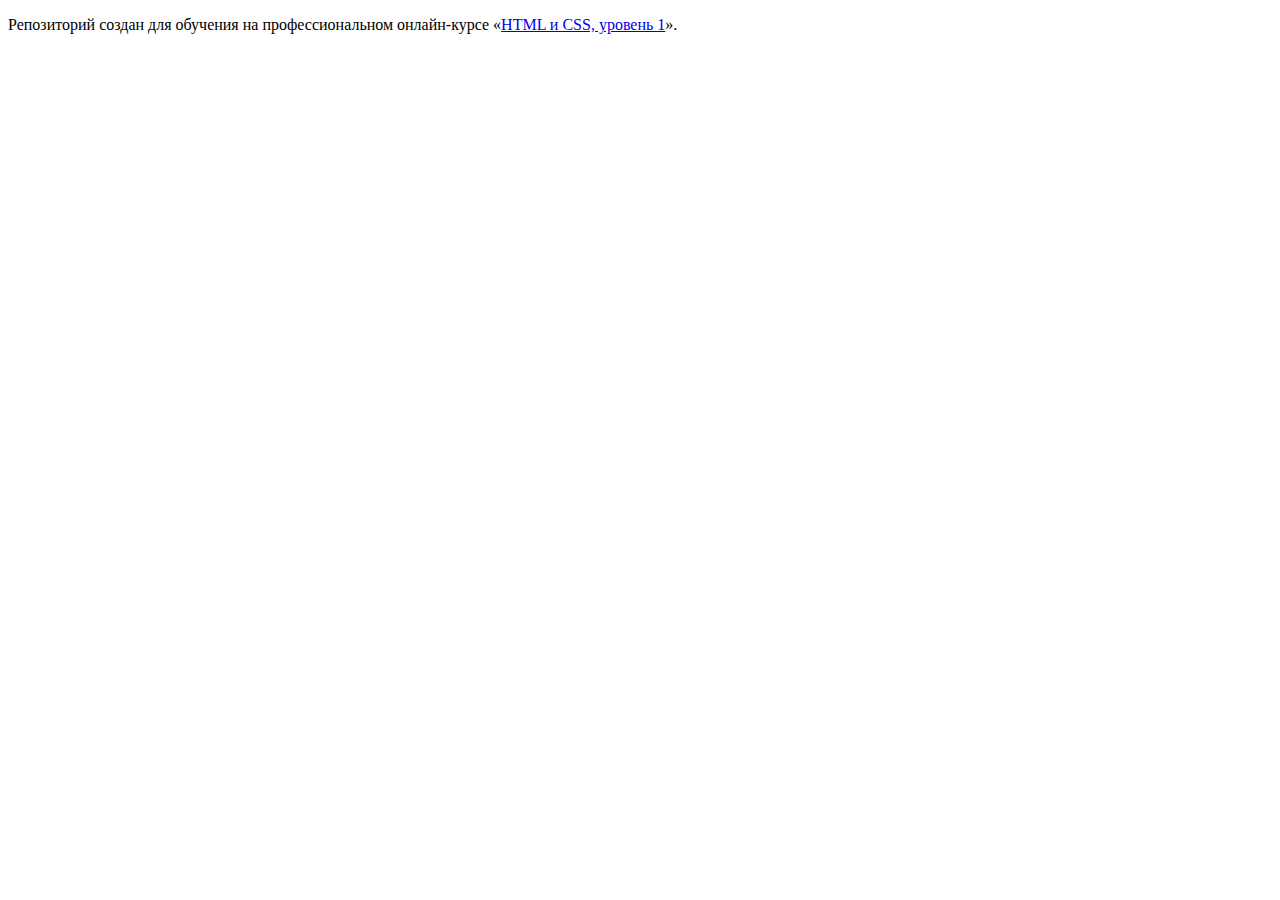
==== index.html @ 8da33314 ":hatching_chick:" ====
<!DOCTYPE html>
<html lang="ru">
  <head>
    <meta charset="utf-8">
    <title>HTML Academy: Девайс</title>
  </head>
  <body>

    <p>Репозиторий создан для обучения на профессиональном онлайн‑курсе «<a href="https://htmlacademy.ru/intensive/htmlcss">HTML и CSS, уровень 1</a>».</p>

  </body>
</html>
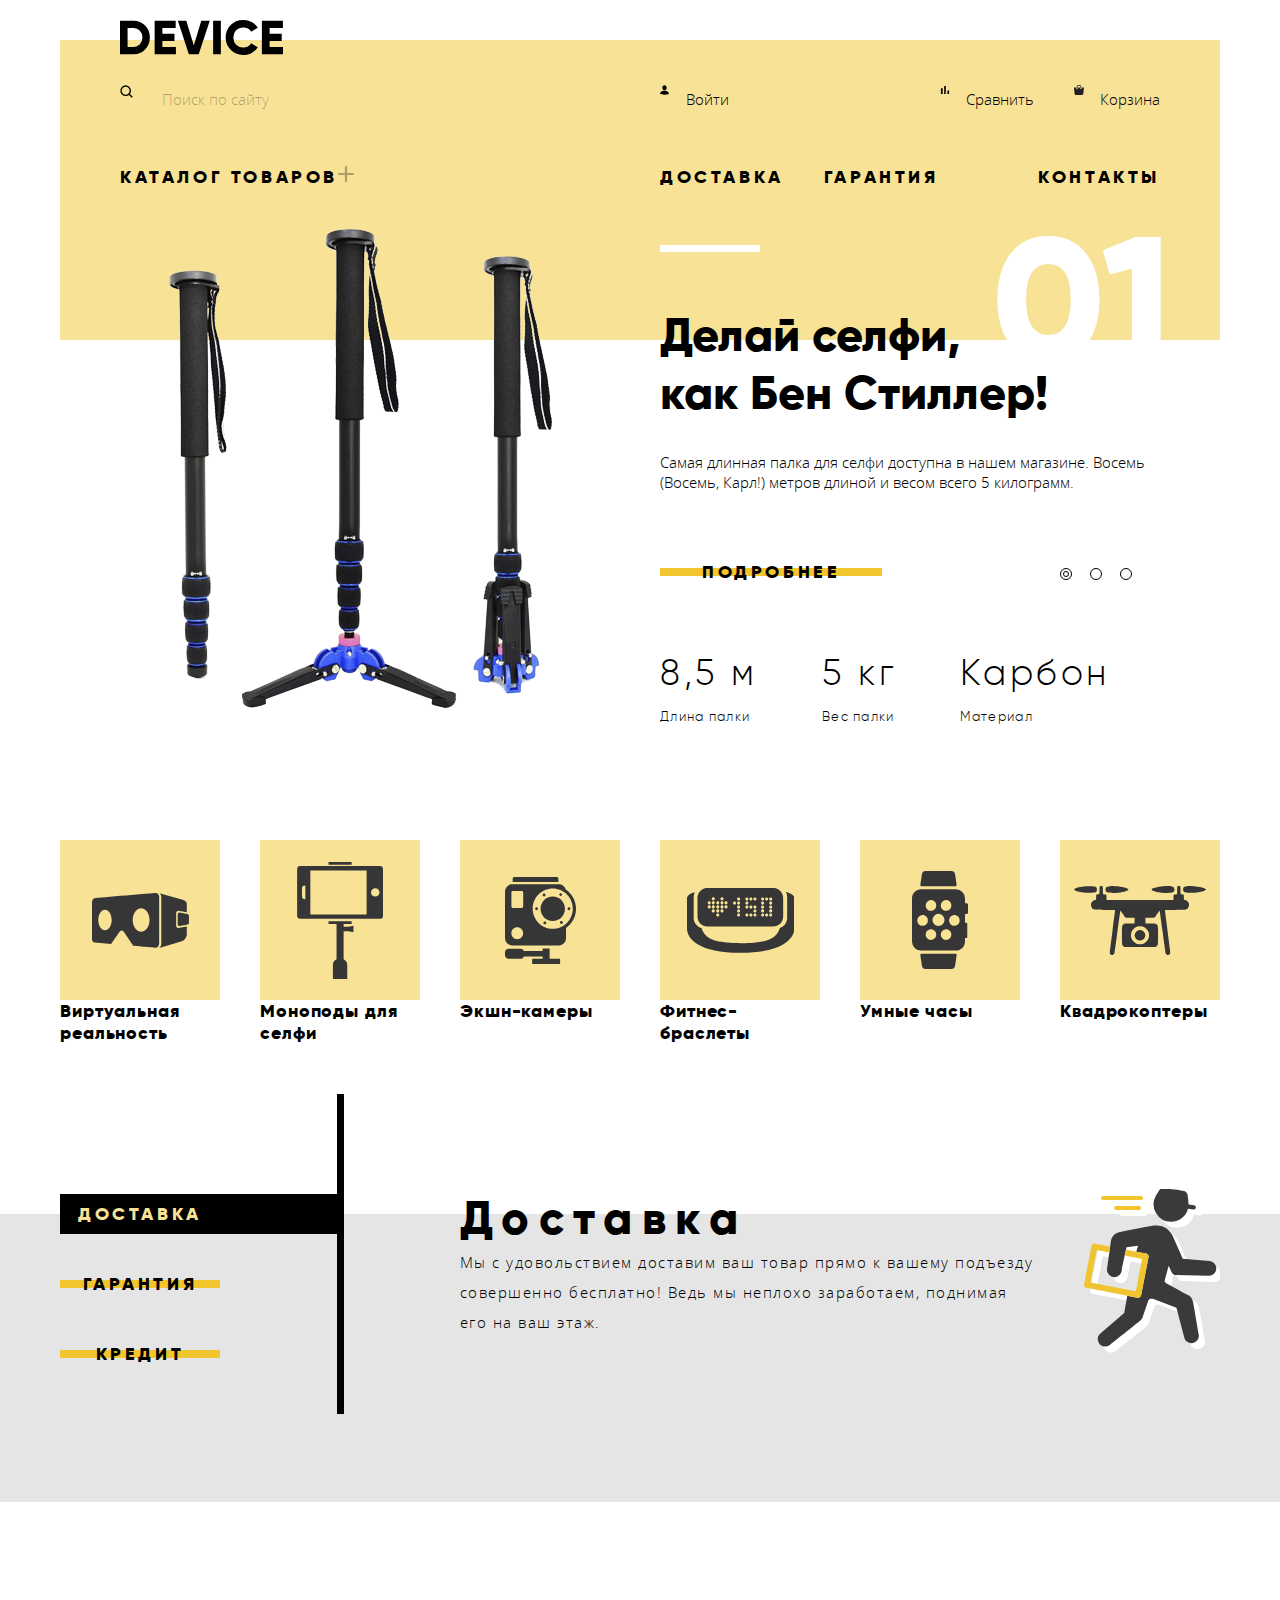
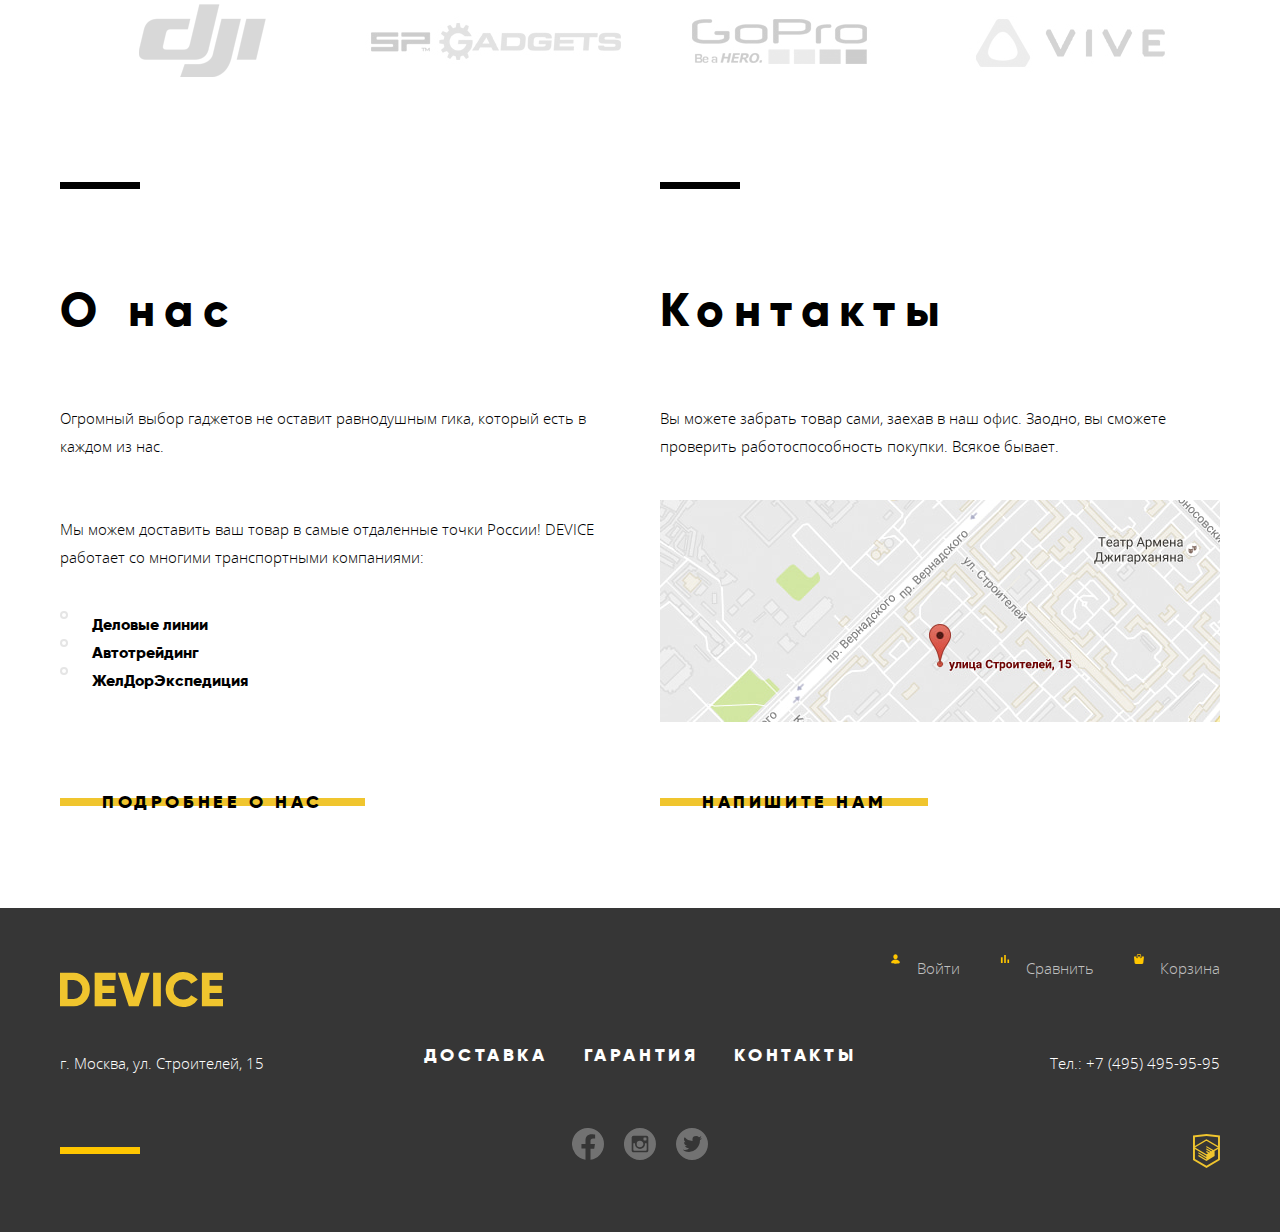
==== commit 5bf8c00a: "Верстка главной страницы" ====
--- a/index.html
+++ b/index.html
@@ -1,12 +1,684 @@
 <!DOCTYPE html>
-<html lang="ru">
+
+<html class="page" lang="ru">
+
   <head>
+
     <meta charset="utf-8">
     <title>HTML Academy: Девайс</title>
+    <link rel="stylesheet" href="css/normalize.css">
+    <link rel="stylesheet" href="css/style.css">
+
   </head>
-  <body>
-
-    <p>Репозиторий создан для обучения на профессиональном онлайн‑курсе «<a href="https://htmlacademy.ru/intensive/htmlcss">HTML и CSS, уровень 1</a>».</p>
+
+  <body class="page-body">
+
+    <header class="header container">
+
+      <nav class="header-nav">
+
+        <a class="header-logo">
+
+          <svg width="163" height="35" fill="none" xmlns="http://www.w3.org/2000/svg" role="img" aria-label="Логотип интернет-магазина Device"><path fill-rule="evenodd" clip-rule="evenodd" d="M-.151.702v33.6h13.532a15.721 15.721 0 0011.72-4.824 16.459 16.459 0 004.712-11.976 16.457 16.457 0 00-4.712-11.976A15.724 15.724 0 0013.381.702H-.151zM7.582 26.91V8.091h5.8a8.646 8.646 0 016.5 2.568 9.408 9.408 0 012.489 6.84 9.406 9.406 0 01-2.489 6.84 8.642 8.642 0 01-6.5 2.568h-5.8v.003zm34.8-5.952h12.082v-7.3H42.378V8.091h13.291V.702H34.645v33.6H55.91V26.91H42.378v-5.952h.004zm36.343 13.344L89.744.702h-8.458l-7.491 24.72L66.304.702h-8.457l11.019 33.6h9.859zm14.4 0h7.733V.702h-7.733v33.6zm38.615-1.416a15.508 15.508 0 006.041-5.688l-6.67-3.84a7.481 7.481 0 01-3.165 3.024 9.873 9.873 0 01-4.664 1.1 9.594 9.594 0 01-7.177-2.736 9.911 9.911 0 01-2.682-7.248 9.91 9.91 0 012.682-7.248 9.593 9.593 0 017.177-2.736 9.897 9.897 0 014.639 1.08 7.589 7.589 0 013.19 3.048l6.67-3.84a15.874 15.874 0 00-6.09-5.688 17.42 17.42 0 00-8.409-2.088c-9.779-.272-17.797 7.691-17.591 17.472-.208 9.781 7.809 17.747 17.588 17.476 2.95.027 5.859-.691 8.458-2.088h.003zm17.881-11.928h12.082v-7.3h-12.085V8.091h13.29V.702h-21.023v33.6h21.265V26.91h-13.532v-5.952h.003z" fill="#000"/></svg>
+
+        </a>
+
+        <ul class="header-nav__list">
+
+          <li class="header-nav__item header-nav__item_dropdown">
+
+            <a href="">каталог товаров</a>
+
+            <ul class="header-submenu__list">
+
+              <li class="header-submenu__item">
+
+                <a href="">Виртуальная реальность</a>
+
+              </li>
+
+              <li class="header-submenu__item">
+
+                <a href="">Моноподы для селфи</a>
+
+              </li>
+
+              <li class="header-submenu__item">
+
+                <a href="">Экшн-камеры</a>
+
+              </li>
+
+              <li class="header-submenu__item">
+
+                <a href="">Фитнес-браслеты</a>
+
+              </li>
+
+              <li class="header-submenu__item">
+
+                <a href="">Умные часы</a>
+
+              </li>
+
+              <li class="header-submenu__item">
+
+                <a href="">Квадрокоптеры</a>
+
+              </li>
+
+            </ul>
+
+          </li>
+
+          <li class="header-nav__item">
+
+            <a href="">доставка</a>
+
+          </li>
+
+          <li class="header-nav__item header-nav__item-warranty">
+
+            <a href="">гарантия</a>
+
+          </li>
+
+          <li class="header-nav__item">
+
+            <a href="">контакты</a>
+
+          </li>
+
+        </ul>
+
+      </nav>
+
+      <div class="header-user-nav">
+
+        <form action="https://echo.htmlacademy.ru/" method="get">
+
+          <label class="visually-hidden" for="search-form">Форма поиска по сайту</label>
+
+          <input type="search" name="search" id="search-form" placeholder="Поиск по сайту">
+
+          <button class="search-btn" type="submit">найти</button>
+
+        </form>
+
+        <ul class="header-user-nav__list">
+
+          <li class="header-user-nav__item header-user-nav__item-login">
+
+            <a href="">Войти</a>
+
+            <svg width="9" height="10" fill="none" xmlns="http://www.w3.org/2000/svg" aria-hidden="true" focusable="false"><path d="M4.5.33c1.2 0 2.17 1.05 2.17 2.34C6.67 3.96 5.7 5 4.5 5S2.33 3.96 2.33 2.67c0-1.3.97-2.34 2.17-2.34zm0 9.34s4.33 0 4.33-1.17c0-1.4-2.1-2.92-4.33-2.92C2.28 5.58.17 7.1.17 8.5c0 1.17 4.33 1.17 4.33 1.17z" fill="#000"/></svg>
+
+          </li>
+
+          <li class="header-user-nav__item">
+
+            <a href="">Сравнить</a>
+
+            <svg width="10" height="10" fill="none" xmlns="http://www.w3.org/2000/svg" aria-hidden="true" focusable="false"><path d="M.92 3.37h1.75v5.71H.92V3.37zM4.18.92h1.64v8.16H4.18V.92zm3.27 4.66h1.63v3.5H7.45v-3.5z" fill="#000"/></svg>
+
+          </li>
+
+          <li class="header-user-nav__item">
+
+            <a href="">Корзина</a>
+
+            <svg width="10" height="10" fill="none" xmlns="http://www.w3.org/2000/svg" aria-hidden="true" focusable="false"><path d="M9.862 2.522a.358.358 0 00-.273-.129H7.658V3.42c0 .471-.404.855-.901.855s-.901-.384-.901-.855V2.393H4.054V3.42c0 .471-.404.855-.9.855-.498 0-.902-.384-.902-.855V2.393H.321a.358.358 0 00-.273.129.397.397 0 00-.09.3l.648 5.963C.618 9.457 1.142 10 1.784 10h6.342c.642 0 1.166-.543 1.178-1.215l.649-5.964a.398.398 0 00-.09-.3z" fill="#231F20"/><path d="M3.153 3.76c.2 0 .36-.153.36-.341v-1.88c0-.528.562-.855 1.082-.855h.9c.548 0 .902.335.902.854v1.88c0 .19.161.343.36.343.199 0 .36-.154.36-.342v-1.88C7.117.646 6.435 0 5.496 0h-.901C3.6 0 2.793.69 2.793 1.538v1.88c0 .19.162.343.36.343z" fill="#231F20"/></svg>
+
+          </li>
+
+        </ul>
+
+      </div>
+
+    </header>
+
+    <main>
+
+      <h1 class="visually-hidden">Интернет-магазин гаджетов DEVICE</h1>
+
+      <section class="slider container">
+
+        <h2 class="visually-hidden">Промо-слайдер с товарами</h2>
+
+        <ul class="slider__list">
+
+          <li class="slider__item slider__item_01 slider__item_current">
+
+            <div class="slider-img_wrap">
+
+              <img src="img/product-slider-1.png" alt="Три варианта использования селфи-палки." width="384" height="486">
+
+            </div>
+
+            <div class="slider-content_wrap">
+
+              <h3>Делай селфи,<br>как Бен Стиллер!</h3>
+
+              <p>Самая длинная палка для селфи доступна в нашем магазине. Восемь (Восемь, Карл!) метров длиной и весом всего 5 килограмм.</p>
+
+              <dl class="slider-description__list">
+
+                <dt>8,5 м</dt>
+
+                <dd>Длина палки</dd>
+
+                <dt>5 кг</dt>
+
+                <dd>Вес палки</dd>
+
+                <dt>Карбон</dt>
+
+                <dd>Материал</dd>
+
+              </dl>
+
+              <a class="button" href="">подробнее</a>
+
+            </div>
+
+          </li>
+
+          <li class="slider__item slider__item_02">
+
+            <div class="slider-img_wrap">
+
+              <img src="img/product-slider-2.png" alt="Черный фитнес-браслет." width="345" height="485">
+
+            </div>
+
+            <div class="slider-content_wrap">
+
+              <h3>Худеем<br>правильно!</h3>
+
+              <p>Мотивирующие фитнес-браслеты помогут найти в себе силы не пропускать занятия и соблюдать диету.</p>
+
+              <dl class="slider-description__list">
+
+                <dt>48 часов</dt>
+
+                <dd>Без подзарядки</dd>
+
+              </dl>
+
+              <a class="button" href="">подробнее</a>
+
+            </div>
+
+          </li>
+
+          <li class="slider__item slider__item_03">
+
+            <div class="slider-img_wrap">
+
+              <img src="img/product-slider-3.png" alt="Летящий квадрокоптер." width="526" height="334">
+
+            </div>
+
+            <div class="slider-content_wrap">
+
+              <h3>Порхает как бабочка, жалит как пчела!</h3>
+
+              <p>Этот обычный, на первый взгляд, квадрокоптер оснащен мощным лазером, замаскированным под стандартную камеру.</p>
+
+              <dl class="slider-description__list">
+
+                <dt>800 м</dt>
+
+                <dd>Дальность полета</dd>
+
+                <dt>50 м</dt>
+
+                <dd>Радиус поражения</dd>
+
+              </dl>
+
+              <a class="button" href="">подробнее</a>
+
+            </div>
+
+          </li>
+
+        </ul>
+
+        <ul class="slider-controls__list">
+
+          <li class="slider-controls__item">
+
+            <button class="slider-controls__btn slider-controls__btn_current" type="button" aria-label="Первый слайд"></button>
+
+          </li>
+
+          <li class="slider-controls__item">
+
+            <button class="slider-controls__btn" type="button" aria-label="Второй слайд"></button>
+
+          </li>
+
+          <li class="slider-controls__item">
+
+            <button class="slider-controls__btn" type="button" aria-label="Третий слайд"></button>
+
+          </li>
+
+        </ul>
+
+      </section>
+
+      <section class="catalog container">
+
+        <h2 class="visually-hidden">Разделы каталога</h2>
+
+        <ul class="catalog__list">
+
+          <li class="catalog__item">
+
+            <a href="">
+
+              <div class="catalog__item_inner">
+
+                <svg width="97" height="55" fill="none" xmlns="http://www.w3.org/2000/svg" aria-hidden="true" focusable="false"><path d="M84.13 32.64V20c0-1.3 1.05-2.37 2.34-2.37l8.32 1.58v-8.19c0-2.35-1.7-3.43-4.2-4.26L67.4.18c1.62 1.39 1.9 2.04 1.9 4.4v45.2c0 2.36-.46 4.07-1.97 5.21l23.26-7.07c2.4-.83 4.2-4.21 4.2-6.57v-7.91l-8.32 1.57a2.35 2.35 0 01-2.34-2.37z" fill="#363636"/><path d="M95.13 20.98l-7.6-1.45c-1 0-1.82.83-1.82 1.86v9.86c0 1.03.81 1.86 1.82 1.86l7.6-1.43c1.15-.42 1.82-.83 1.82-1.86v-6.99c0-1.02-.76-1.5-1.82-1.85zM67.17 4.48c0-5.08-4.23-4.46-4.23-4.46S5.84 4.74 2.84 5.15C-.16 5.55 0 9.53 0 9.53v36.28c0 3.74 2.6 3.75 2.6 3.75l16.48 1.4L27.2 39.3s1.11-1.83 2.5-1.83c1.4 0 2.44 1.86 2.44 1.86l9.06 13.52s18.9 1.91 22.52 1.91c3.63 0 3.44-5.02 3.44-5.02V4.48zM12.98 37.2c-3.7 0-6.7-4.6-6.7-10.27 0-5.68 3-10.28 6.7-10.28s6.7 4.6 6.7 10.28c0 5.67-3 10.27-6.7 10.27zm36.16 1.43c-4.66 0-8.44-5.24-8.44-11.7 0-6.47 3.78-11.7 8.44-11.7s8.44 5.23 8.44 11.7c0 6.46-3.78 11.7-8.44 11.7z" fill="#363636"/></svg>
+
+              </div>
+
+              <span>Виртуальная реальность</span>
+
+            </a>
+
+          </li>
+
+          <li class="catalog__item">
+
+            <a href="">
+
+              <div class="catalog__item_inner">
+
+                <svg width="86" height="117" fill="none" xmlns="http://www.w3.org/2000/svg" aria-hidden="true" focusable="false"><path d="M82.82 4.01H3.33A3.19 3.19 0 00.14 7.2V53.6a3.19 3.19 0 003.19 3.2h79.5A3.19 3.19 0 0086 53.6V7.2A3.19 3.19 0 0082.82 4zM8.4 37.24h-.22a3.19 3.19 0 01-3.2-3.2v-7.28a3.19 3.19 0 013.2-3.18h.22v13.66zM69.62 52.4H13.34v-44h56.28v44zm8.78-17.86a4.15 4.15 0 110-8.29 4.15 4.15 0 010 8.3zM54.65 0H31.5v2.76h23.15V0zM46.6 64.86V61.9h8.05v-2.76H31.5v2.76h8.04v35.24a6.07 6.07 0 00-3.63 5.56V117h14.33v-14.3c0-2.5-1.5-4.63-3.63-5.56v-28h4.8l5.04 1.22v-6.71l-5.05 1.21h-4.8z" fill="#363636"/></svg>
+
+              </div>
+
+              <span>Моноподы для селфи</span>
+
+            </a>
+
+          </li>
+
+          <li class="catalog__item">
+
+            <a href="">
+
+              <div class="catalog__item_inner">
+
+                <svg width="71" height="87" fill="none" xmlns="http://www.w3.org/2000/svg" aria-hidden="true" focusable="false"><path d="M53.349 1.49c0-.736-.578-1.49-1.311-1.49H9.053C8.32 0 7.672.754 7.672 1.49v3.522h45.676V1.49h.001zM54.202 81.809h-9.597V71.426h-6.958v2.507H18.774c-.537-1.254-1.757-2.148-3.181-2.148H3.559C1.642 71.784 0 73.387 0 75.311v3.018c0 1.924 1.642 3.48 3.559 3.48h12.035c1.511 0 2.792-.896 3.269-2.326h18.785v2.326H28.13c-.533 0-1.01.437-1.01.972v3.172c0 .535.478 1.048 1.01 1.048h26.072c.533 0 .93-.513.93-1.048V82.78c0-.535-.397-.971-.93-.971zM60.666 12.39c-.861-2.937-3.567-5.05-6.771-5.05H7.148C3.25 7.34 0 10.449 0 14.361v46.9c0 3.912 3.25 7.121 7.148 7.121h46.747c3.898 0 7.126-3.209 7.126-7.121V50.915c6.066-4.204 10.001-11.211 10.001-19.164-.001-8.079-4.132-15.181-10.356-19.361zM12.238 62.151c-3.259 0-5.901-2.65-5.901-5.921 0-3.27 2.642-5.922 5.901-5.922s5.902 2.652 5.902 5.922c0 3.271-2.643 5.921-5.902 5.921zm5.961-32.605c0 .786-.635 1.422-1.418 1.422h-8.94c-.783 0-1.418-.637-1.418-1.422v-14.16c0-.786.635-1.423 1.418-1.423h8.939c.783 0 1.418.637 1.418 1.423v14.16h.001zm29.563 22.312c-11.076 0-20.057-9.01-20.057-20.123 0-11.113 8.98-20.124 20.057-20.124 11.077 0 20.058 9.01 20.058 20.124 0 11.114-8.981 20.123-20.058 20.123z" fill="#363636"/><path d="M47.762 43.964c6.7312 0 12.188-5.4751 12.188-12.229 0-6.7539-5.4568-12.229-12.188-12.229-6.7313 0-12.188 5.4751-12.188 12.229 0 6.7539 5.4567 12.229 12.188 12.229zM31.562 33.171c.7925 0 1.435-.6424 1.435-1.435 0-.7925-.6425-1.435-1.435-1.435-.7926 0-1.435.6425-1.435 1.435 0 .7926.6424 1.435 1.435 1.435zM63.963 33.171c.7925 0 1.435-.6424 1.435-1.435 0-.7925-.6425-1.435-1.435-1.435-.7926 0-1.435.6425-1.435 1.435 0 .7926.6424 1.435 1.435 1.435zM39.109 19.429c.7925 0 1.4349-.6425 1.4349-1.435 0-.7925-.6424-1.435-1.4349-1.435-.7926 0-1.435.6425-1.435 1.435 0 .7925.6424 1.435 1.435 1.435zM56.415 46.912c.7898 0 1.43-.6429 1.43-1.436 0-.7931-.6402-1.436-1.43-1.436s-1.43.6429-1.43 1.436c0 .7931.6402 1.436 1.43 1.436zM55.697 19c.7925 0 1.435-.6425 1.435-1.435 0-.7925-.6425-1.435-1.435-1.435-.7926 0-1.435.6425-1.435 1.435 0 .7925.6424 1.435 1.435 1.435zM39.8279 47.341c.7926 0 1.435-.6425 1.435-1.435 0-.7925-.6424-1.435-1.435-1.435-.7925 0-1.435.6425-1.435 1.435 0 .7925.6425 1.435 1.435 1.435z" fill="#363636"/></svg>
+
+              </div>
+
+              <span>Экшн-камеры</span>
+
+            </a>
+
+          </li>
+
+          <li class="catalog__item">
+
+            <a href="">
+
+              <div class="catalog__item_inner">
+
+                <svg width="107" height="65" fill="none" xmlns="http://www.w3.org/2000/svg" aria-hidden="true" focusable="false"><path d="M98.967 4.074c.752 1.441 1.209 3.08 1.209 4.818v21.102c0 4.616-3.092 8.527-7.246 9.9-1.325 3.987-3.778 7.854-8.051 10.432-8.676 5.231-31.124 4.837-31.198 4.837-.078 0-22.513.395-31.189-4.837-4.216-2.545-6.708-6.347-8.042-10.279-4.418-1.209-7.756-5.251-7.756-10.053V8.893c0-1.688.427-3.282 1.139-4.693C4.17 5.109 0 6.918 0 10.434v29.983C0 50.668 11.839 64.85 53.657 64.85c41.82 0 53.657-14.182 53.657-24.433V10.434c-.001-3.684-4.576-5.494-8.347-6.36z" fill="#363636"/><path d="M20.561 38.459h65.523c5.564 0 10.074-4.513 10.074-10.077V9.935c0-5.563-4.51-10.075-10.074-10.075H20.561c-5.564 0-10.075 4.511-10.075 10.075v18.447c0 5.564 4.511 10.077 10.075 10.077zM83.695 9.468c.867 0 1.569.703 1.569 1.57 0 .866-.702 1.569-1.569 1.569s-1.568-.703-1.568-1.569c0-.868.701-1.57 1.568-1.57zm0 4.039c.867 0 1.569.703 1.569 1.568 0 .867-.702 1.569-1.569 1.569s-1.568-.702-1.568-1.569c0-.865.701-1.568 1.568-1.568zm0 4.039c.867 0 1.569.702 1.569 1.569 0 .866-.702 1.569-1.569 1.569s-1.568-.703-1.568-1.569c0-.867.701-1.569 1.568-1.569zm0 3.827c.867 0 1.569.704 1.569 1.569 0 .867-.702 1.568-1.569 1.568s-1.568-.701-1.568-1.568c0-.866.701-1.569 1.568-1.569zm0 4.039c.867 0 1.569.702 1.569 1.569 0 .865-.702 1.568-1.569 1.568s-1.568-.704-1.568-1.568c0-.867.701-1.569 1.568-1.569zM79.656 9.468c.867 0 1.568.703 1.568 1.57 0 .866-.701 1.569-1.568 1.569-.865 0-1.568-.703-1.568-1.569 0-.868.703-1.57 1.568-1.57zm0 15.944c.867 0 1.568.702 1.568 1.569 0 .865-.701 1.568-1.568 1.568-.865 0-1.568-.704-1.568-1.568 0-.867.703-1.569 1.568-1.569zM75.619 9.468c.865 0 1.568.703 1.568 1.57 0 .866-.703 1.569-1.568 1.569-.867 0-1.569-.703-1.569-1.569 0-.868.702-1.57 1.569-1.57zm0 4.039c.865 0 1.568.703 1.568 1.568 0 .867-.703 1.569-1.568 1.569-.867 0-1.569-.702-1.569-1.569 0-.865.702-1.568 1.569-1.568zm0 4.039c.865 0 1.568.702 1.568 1.569 0 .866-.703 1.569-1.568 1.569-.867 0-1.569-.703-1.569-1.569 0-.867.702-1.569 1.569-1.569zm0 3.827c.865 0 1.568.704 1.568 1.569 0 .867-.703 1.568-1.568 1.568-.867 0-1.569-.701-1.569-1.568 0-.866.702-1.569 1.569-1.569zm0 4.039c.865 0 1.568.702 1.568 1.569 0 .865-.703 1.568-1.568 1.568-.867 0-1.569-.704-1.569-1.568 0-.867.702-1.569 1.569-1.569zM67.965 9.468c.867 0 1.568.703 1.568 1.57 0 .866-.701 1.569-1.568 1.569-.867 0-1.568-.703-1.568-1.569-.001-.868.703-1.57 1.568-1.57zm0 8.078c.867 0 1.568.702 1.568 1.569 0 .866-.701 1.569-1.568 1.569-.867 0-1.568-.703-1.568-1.569-.001-.867.703-1.569 1.568-1.569zm0 3.881c.867 0 1.568.701 1.568 1.568 0 .865-.701 1.569-1.568 1.569-.867 0-1.568-.704-1.568-1.569-.001-.867.703-1.568 1.568-1.568zm0 3.985c.867 0 1.568.702 1.568 1.569 0 .865-.701 1.568-1.568 1.568-.867 0-1.568-.704-1.568-1.568-.001-.867.703-1.569 1.568-1.569zM63.926 9.468c.867 0 1.57.703 1.57 1.57 0 .866-.703 1.569-1.57 1.569-.865 0-1.569-.703-1.569-1.569-.001-.868.704-1.57 1.569-1.57zm0 8.078c.867 0 1.57.702 1.57 1.569 0 .866-.703 1.569-1.57 1.569-.865 0-1.569-.703-1.569-1.569-.001-.867.704-1.569 1.569-1.569zm0 7.866c.867 0 1.57.702 1.57 1.569 0 .865-.703 1.568-1.57 1.568-.865 0-1.569-.704-1.569-1.568-.001-.867.704-1.569 1.569-1.569zM59.888 9.468c.865 0 1.569.703 1.569 1.57 0 .866-.704 1.569-1.569 1.569-.867 0-1.568-.703-1.568-1.569-.001-.868.701-1.57 1.568-1.57zm0 4.039c.865 0 1.569.703 1.569 1.568 0 .867-.704 1.569-1.569 1.569-.867 0-1.568-.702-1.568-1.569-.001-.865.701-1.568 1.568-1.568zm0 4.039c.865 0 1.569.702 1.569 1.569 0 .866-.704 1.569-1.569 1.569-.867 0-1.568-.703-1.568-1.569-.001-.867.701-1.569 1.568-1.569zm0 7.866c.865 0 1.569.702 1.569 1.569 0 .865-.704 1.568-1.569 1.568-.867 0-1.568-.704-1.568-1.568-.001-.867.701-1.569 1.568-1.569zm-8.29-15.944c.867 0 1.569.703 1.569 1.57 0 .866-.702 1.569-1.569 1.569s-1.568-.703-1.568-1.569c-.001-.868.701-1.57 1.568-1.57zm0 4.039c.867 0 1.569.703 1.569 1.568 0 .867-.702 1.569-1.569 1.569s-1.568-.702-1.568-1.569c-.001-.865.701-1.568 1.568-1.568zm0 4.039c.867 0 1.569.702 1.569 1.569 0 .866-.702 1.569-1.569 1.569s-1.568-.703-1.568-1.569c-.001-.867.701-1.569 1.568-1.569zm0 3.881c.867 0 1.569.701 1.569 1.568 0 .865-.702 1.569-1.569 1.569s-1.568-.704-1.568-1.569c-.001-.867.701-1.568 1.568-1.568zm0 3.985c.867 0 1.569.702 1.569 1.569 0 .865-.702 1.568-1.569 1.568s-1.568-.704-1.568-1.568c-.001-.867.701-1.569 1.568-1.569zm-4.039-11.905c.867 0 1.568.703 1.568 1.568 0 .867-.701 1.569-1.568 1.569-.867 0-1.569-.702-1.569-1.569 0-.865.701-1.568 1.569-1.568zm-8.502-.212c.865 0 1.569.703 1.569 1.568 0 .867-.704 1.569-1.569 1.569-.867 0-1.571-.703-1.571-1.569 0-.865.703-1.568 1.571-1.568zm0 4.038c.865 0 1.569.703 1.569 1.57 0 .866-.704 1.57-1.569 1.57-.867 0-1.571-.704-1.571-1.57 0-.867.703-1.57 1.571-1.57zm-4.039-8.078c.865 0 1.568.703 1.568 1.57 0 .866-.704 1.568-1.568 1.568-.867 0-1.569-.703-1.569-1.568 0-.867.701-1.57 1.569-1.57zm0 4.04c.865 0 1.568.703 1.568 1.568 0 .867-.704 1.569-1.568 1.569-.867 0-1.569-.703-1.569-1.569 0-.865.701-1.568 1.569-1.568zm0 4.038c.865 0 1.568.703 1.568 1.57 0 .866-.704 1.57-1.568 1.57-.867 0-1.569-.704-1.569-1.57 0-.867.701-1.57 1.569-1.57zm0 4.04c.865 0 1.568.704 1.568 1.569 0 .867-.704 1.568-1.568 1.568-.867 0-1.569-.701-1.569-1.568 0-.866.701-1.569 1.569-1.569zm-4.254-8.078c.867 0 1.569.703 1.569 1.568 0 .867-.702 1.569-1.569 1.569s-1.568-.703-1.568-1.569c0-.865.701-1.568 1.568-1.568zm0 4.038c.867 0 1.569.703 1.569 1.57 0 .866-.702 1.57-1.569 1.57s-1.568-.704-1.568-1.57c0-.867.701-1.57 1.568-1.57zm0 4.04c.867 0 1.569.704 1.569 1.569 0 .867-.702 1.568-1.569 1.568s-1.568-.701-1.568-1.568c0-.866.701-1.569 1.568-1.569zm0 4.039c.867 0 1.569.702 1.569 1.569 0 .865-.702 1.568-1.569 1.568s-1.568-.704-1.568-1.568c0-.867.701-1.569 1.568-1.569zM26.3 9.255c.867 0 1.571.703 1.571 1.57 0 .866-.704 1.568-1.571 1.568-.865 0-1.569-.703-1.569-1.568 0-.867.704-1.57 1.569-1.57zm0 4.04c.867 0 1.571.703 1.571 1.568 0 .867-.704 1.569-1.571 1.569-.865 0-1.569-.703-1.569-1.569 0-.865.704-1.568 1.569-1.568zm0 4.038c.867 0 1.571.703 1.571 1.57 0 .866-.704 1.57-1.571 1.57-.865 0-1.569-.704-1.569-1.57 0-.867.704-1.57 1.569-1.57zm0 4.04c.867 0 1.571.704 1.571 1.569 0 .867-.704 1.568-1.571 1.568-.865 0-1.569-.701-1.569-1.568 0-.866.704-1.569 1.569-1.569zm-4.037-8.078c.865 0 1.569.703 1.569 1.568 0 .867-.704 1.569-1.569 1.569-.867 0-1.569-.703-1.569-1.569 0-.865.702-1.568 1.569-1.568zm0 4.038c.865 0 1.569.703 1.569 1.57 0 .866-.704 1.57-1.569 1.57-.867 0-1.569-.704-1.569-1.57 0-.867.702-1.57 1.569-1.57z" fill="#363636"/></svg>
+
+              </div>
+
+              <span>Фитнес-браслеты</span>
+
+            </a>
+
+          </li>
+
+          <li class="catalog__item">
+
+            <a href="">
+
+              <div class="catalog__item_inner">
+
+                <svg width="56" height="98" fill="none" xmlns="http://www.w3.org/2000/svg" aria-hidden="true" focusable="false"><path d="M54.5 32.2h-1.52v-4.64a9.16 9.16 0 00-9.08-9.19H9.08c-5 0-9.08 4.13-9.08 9.19v42.86a9.16 9.16 0 009.08 9.19H43.9c5 0 9.08-4.13 9.08-9.19v-3.41h1.52c.41 0 .75-.34.75-.76V52.47a.76.76 0 00-.76-.77h-1.51v-8.79h1.52c.83 0 1.5-.68 1.5-1.53v-7.65c0-.84-.67-1.53-1.5-1.53zm-20.42-3.11c2.93 0 5.3 2.4 5.3 5.36a5.33 5.33 0 01-5.3 5.35c-2.92 0-5.3-2.4-5.3-5.35a5.33 5.33 0 015.3-5.36zm-15.13 0c2.92 0 5.3 2.4 5.3 5.36a5.33 5.33 0 01-5.3 5.35c-2.93 0-5.3-2.4-5.3-5.35a5.33 5.33 0 015.3-5.36zM5.3 49.39a5.33 5.33 0 015.3-5.35c2.92 0 5.3 2.4 5.3 5.36a5.33 5.33 0 01-5.3 5.36c-2.93 0-5.3-2.4-5.3-5.36zm13.64 19.5c-2.92 0-5.3-2.4-5.3-5.35a5.33 5.33 0 015.3-5.36c2.93 0 5.3 2.4 5.3 5.36a5.33 5.33 0 01-5.3 5.35zm1.5-19.9a6.09 6.09 0 016.05-6.12 6.09 6.09 0 016.06 6.12 6.09 6.09 0 01-6.06 6.13 6.1 6.1 0 01-6.05-6.13zm13.64 19.9c-2.92 0-5.3-2.4-5.3-5.35a5.33 5.33 0 015.3-5.36c2.93 0 5.3 2.4 5.3 5.36a5.33 5.33 0 01-5.3 5.35zm8.3-14.13c-2.92 0-5.3-2.4-5.3-5.36a5.33 5.33 0 015.3-5.36c2.93 0 5.3 2.4 5.3 5.36a5.33 5.33 0 01-5.3 5.36zM9.65 15.31h33.68c.85 0 1.44-.68 1.3-1.51l-1.6-10.77A3.68 3.68 0 0039.5 0H13.47a3.68 3.68 0 00-3.51 3.03L8.34 13.8c-.12.83.46 1.51 1.3 1.51zM43.33 82.67H9.65c-.85 0-1.43.68-1.3 1.52l1.6 10.76a3.68 3.68 0 003.52 3.03h26.04a3.68 3.68 0 003.51-3.02l1.62-10.77a1.28 1.28 0 00-1.3-1.52z" fill="#363636"/></svg>
+
+              </div>
+
+              <span>Умные часы</span>
+
+            </a>
+
+          </li>
+
+          <li class="catalog__item">
+
+            <a href="">
+
+              <div class="catalog__item_inner">
+
+                <svg width="132" height="69" fill="none" xmlns="http://www.w3.org/2000/svg" aria-hidden="true" focusable="false"><path d="M12.052.258C6.507.745 1.838 1.85.575 2.93c-.722.616-.722.616-.232 1.156.644.72 3.713 1.645 7.247 2.237 3.998.668 12.51.693 13.724.051 1.212-.668 1.624-1.414 1.624-2.981 0-1.619-.62-2.416-2.218-2.853C19.274.154 14.942 0 12.052.258zM25.774.488c-.129.283-.258 2.108-.258 4.112 0 4.061.155 3.778-2.192 3.933l-1.03.077-.13 2.545-.129 2.544-1.186.283c-2.58.668-4 2.595-3.792 5.294.128 1.927 1.03 3.341 2.579 4.087 1.109.513 1.47.538 11.246.538 5.545 0 10.137.079 10.188.18.051.13-1.11 9.408-2.58 20.64-1.444 11.23-2.682 20.997-2.708 21.666-.051 1.617.826 2.62 2.348 2.62 1.237 0 2.012-.64 2.321-1.9.13-.514 1.496-10.334 3.018-21.822 1.522-11.463 2.863-20.869 2.94-20.869.104 0 1.084 1.413 2.193 3.136 2.94 4.626 2.399 4.317 7.635 4.317h4.359v5.63l-5.133.077c-4.72.077-5.21.127-5.881.615-1.573 1.157-1.625 1.415-1.625 10.977 0 9.534.026 9.792 1.522 11.05l.851.695H81.695l.851-.696c1.496-1.257 1.52-1.515 1.52-11.05 0-9.56-.05-9.819-1.622-10.976-.671-.488-1.162-.538-5.882-.615l-5.132-.077v-5.63h4.36c5.234 0 4.693.309 7.633-4.317 1.11-1.723 2.09-3.136 2.194-3.136.076 0 1.418 9.406 2.94 20.869 1.522 11.488 2.889 21.308 3.018 21.821.31 1.26 1.082 1.902 2.321 1.902 1.522 0 2.4-1.004 2.347-2.621-.026-.67-1.264-10.436-2.71-21.666-1.468-11.232-2.63-20.51-2.577-20.64.05-.101 4.641-.18 10.189-.18 9.775 0 10.136-.025 11.244-.538 1.548-.746 2.45-2.16 2.579-4.087.207-2.699-1.211-4.626-3.791-5.294l-1.187-.283-.127-2.544-.129-2.545-1.032-.077c-2.347-.155-2.194.128-2.194-3.933 0-2.004-.128-3.829-.257-4.112-.206-.36-.543-.488-1.367-.488-.619 0-1.238.128-1.42.309-.206.205-.309 1.465-.309 3.932 0 2.467-.103 3.727-.31 3.932-.18.18-.901.308-1.649.308-1.626 0-1.652.052-1.652 3.11v2.287H32.48v-2.287c0-3.058-.024-3.11-1.65-3.11-.748 0-1.47-.129-1.65-.308-.207-.205-.31-1.465-.31-3.932 0-2.467-.103-3.727-.31-3.932-.18-.18-.8-.309-1.418-.309-.825 0-1.16.128-1.368.488zm42.843 40.12c2.889.899 5.392 3.393 6.166 6.168.439 1.543.31 4.216-.284 5.784-.696 1.875-2.685 4.01-4.565 4.935-1.29.642-1.754.719-3.921.719s-2.631-.077-3.92-.719c-1.885-.926-3.87-3.06-4.567-4.935-.592-1.568-.722-4.24-.283-5.784.748-2.723 3.25-5.27 6.061-6.168 2.012-.642 3.3-.642 5.313 0z" fill="#363636"/><path d="M63.794 44.438c-2.036.925-3.507 3.649-3.069 5.73.774 3.677 4.824 5.553 7.996 3.702 1.985-1.158 2.991-3.547 2.451-5.783-.568-2.39-2.734-4.138-5.16-4.138-.645 0-1.625.232-2.218.489zM36.092.154c-3.92.668-4.513 1.131-4.513 3.444 0 1.825.463 2.416 2.268 2.956 1.55.462 7.172.514 10.5.128 6.86-.822 11.322-2.544 9.698-3.752-1.265-.9-4.902-1.876-9.054-2.39-2.475-.308-7.996-.54-8.9-.386zM89.484.258C83.165.848 77.62 2.339 77.62 3.444c0 1.722 7.84 3.47 15.63 3.495 5.804 0 7.196-.642 7.196-3.34 0-1.825-.619-2.622-2.373-3.085C96.423.103 92.398 0 89.484.258zM112.777.283c-1.781.231-3.019.77-3.431 1.491-.387.77-.31 2.904.154 3.572.928 1.31 1.652 1.465 7.069 1.465 3.661 0 5.801-.129 7.866-.488 3.534-.592 6.603-1.517 7.248-2.237.49-.54.49-.54-.233-1.156-1.34-1.13-5.958-2.185-11.916-2.672-3.481-.283-4.488-.283-6.757.025z" fill="#363636"/></svg>
+
+              </div>
+
+              <span>Квадрокоптеры</span>
+
+            </a>
+
+          </li>
+
+        </ul>
+
+      </section>
+
+      <section class="services">
+
+        <div class="services-inner container">
+
+          <h2 class="visually-hidden">Сервисы</h2>
+
+          <ul class="services__list">
+
+            <li class="services__item services__item_1 services__item_current">
+
+              <h3>Доставка</h3>
+
+              <p>Мы с удовольствием доставим ваш товар прямо к вашему подъезду совершенно бесплатно! Ведь мы неплохо заработаем, поднимая его на ваш этаж.</p>
+
+            </li>
+
+            <li class="services__item services__item_2">
+
+              <h3>Гарантия</h3>
+
+              <p>Если из-за возгорания купленного у нас товара у вас сгорит дом — не переживайте, мы выдадим вам новый. Товар, не дом, конечно же.</p>
+
+            </li>
+
+            <li class="services__item services__item_3">
+
+              <h3>Кредит</h3>
+
+              <p>Залезть в долговую яму стало проще! Кредитные консультанты подберут для вас наиболее выгодные условия кредита. Выгодные для нашего банка, разумеется.</p>
+
+            </li>
+
+          </ul>
+
+          <div class="services-controls">
+
+            <button class="button services-controls__btn services-controls__btn_current" type="button">доставка</button>
+
+            <button class="button services-controls__btn" type="button">гарантия</button>
+
+            <button class="button services-controls__btn" type="button">кредит</button>
+
+          </div>
+
+        </div>
+
+      </section>
+
+      <section class="brends container">
+
+        <h2 class="visually-hidden">Бренды</h2>
+
+        <ul class="brends__list">
+
+          <li class="brends__item brends__item_1">
+
+            <a href="" aria-label="Логотип DJI"></a>
+
+          </li>
+
+          <li class="brends__item brends__item_2">
+
+            <a href="" aria-label="Логотип SP Gadgets"></a>
+
+          </li>
+
+          <li class="brends__item brends__item_3">
+
+            <a href="" aria-label="Логотип GoPro"></a>
+
+          </li>
+
+          <li class="brends__item brends__item_4">
+
+            <a href="" aria-label="Логотип VIVE"></a>
+
+          </li>
+
+        </ul>
+
+      </section>
+
+      <div class="contacts_wrap container">
+
+        <section class="about-us">
+
+          <h2>О нас</h2>
+
+          <p>Огромный выбор гаджетов не оставит равнодушным гика, который есть в каждом из нас.</p>
+
+          <p>Мы можем доставить ваш товар в самые отдаленные точки России! DEVICE работает со многими транспортными компаниями:</p>
+
+          <ul class="about-us__list">
+
+            <li class="about-us__item">Деловые линии</li>
+
+            <li class="about-us__item">Автотрейдинг</li>
+
+            <li class="about-us__item">ЖелДорЭкспедиция</li>
+
+          </ul>
+
+          <a class="button" href="">подробнее о нас</a>
+
+        </section>
+
+        <section class="contacts">
+
+          <h2>Контакты</h2>
+
+          <p>Вы можете забрать товар сами, заехав в наш офис. Заодно, вы сможете проверить работоспособность покупки. Всякое бывает.</p>
+
+          <a class="contacts__link-map" href="">
+
+            <img src="img/map.jpg" alt="Наш адрес: г. Москва, ул. Строителей, 15" width="560" height="222">
+
+          </a>
+
+          <a class="button contacts__btn" href="">напишите нам</a>
+
+        </section>
+
+      </div>
+
+    </main>
+
+    <footer class="footer">
+
+      <div class="footer_wrap container">
+
+        <nav class="footer-nav">
+
+          <a class="footer-logo">
+
+            <svg width="163" height="35" fill="none" xmlns="http://www.w3.org/2000/svg" role="img" aria-label="Логотип интернет-магазина Device"><path fill-rule="evenodd" clip-rule="evenodd" d="M-.151.702v33.6h13.532a15.721 15.721 0 0011.72-4.824 16.459 16.459 0 004.712-11.976 16.457 16.457 0 00-4.712-11.976A15.724 15.724 0 0013.381.702H-.151zM7.582 26.91V8.091h5.8a8.646 8.646 0 016.5 2.568 9.408 9.408 0 012.489 6.84 9.406 9.406 0 01-2.489 6.84 8.642 8.642 0 01-6.5 2.568h-5.8v.003zm34.8-5.952h12.082v-7.3H42.378V8.091h13.291V.702H34.645v33.6H55.91V26.91H42.378v-5.952h.004zm36.343 13.344L89.744.702h-8.458l-7.491 24.72L66.304.702h-8.457l11.019 33.6h9.859zm14.4 0h7.733V.702h-7.733v33.6zm38.615-1.416a15.508 15.508 0 006.041-5.688l-6.67-3.84a7.481 7.481 0 01-3.165 3.024 9.873 9.873 0 01-4.664 1.1 9.594 9.594 0 01-7.177-2.736 9.911 9.911 0 01-2.682-7.248 9.91 9.91 0 012.682-7.248 9.593 9.593 0 017.177-2.736 9.897 9.897 0 014.639 1.08 7.589 7.589 0 013.19 3.048l6.67-3.84a15.874 15.874 0 00-6.09-5.688 17.42 17.42 0 00-8.409-2.088c-9.779-.272-17.797 7.691-17.591 17.472-.208 9.781 7.809 17.747 17.588 17.476 2.95.027 5.859-.691 8.458-2.088h.003zm17.881-11.928h12.082v-7.3h-12.085V8.091h13.29V.702h-21.023v33.6h21.265V26.91h-13.532v-5.952h.003z" fill="#000"/></svg>
+
+          </a>
+
+          <ul class="footer-nav__list">
+
+            <li class="footer-nav__item">
+
+              <a href="">доставка</a>
+
+            </li>
+
+            <li class="footer-nav__item">
+
+              <a href="">гарантия</a>
+
+            </li>
+
+            <li class="footer-nav__item">
+
+              <a href="">контакты</a>
+
+            </li>
+
+          </ul>
+
+        </nav>
+
+        <ul class="footer-user-nav__list">
+
+          <li class="footer-user-nav__item">
+
+            <a href="">Войти</a>
+
+            <svg width="9" height="10" fill="none" xmlns="http://www.w3.org/2000/svg" aria-hidden="true" focusable="false"><path d="M4.5.33c1.2 0 2.17 1.05 2.17 2.34C6.67 3.96 5.7 5 4.5 5S2.33 3.96 2.33 2.67c0-1.3.97-2.34 2.17-2.34zm0 9.34s4.33 0 4.33-1.17c0-1.4-2.1-2.92-4.33-2.92C2.28 5.58.17 7.1.17 8.5c0 1.17 4.33 1.17 4.33 1.17z" fill="#000"/></svg>
+
+          </li>
+
+          <li class="footer-user-nav__item">
+
+            <a href="">Сравнить</a>
+
+            <svg width="10" height="10" fill="none" xmlns="http://www.w3.org/2000/svg" aria-hidden="true" focusable="false"><path d="M.92 3.37h1.75v5.71H.92V3.37zM4.18.92h1.64v8.16H4.18V.92zm3.27 4.66h1.63v3.5H7.45v-3.5z" fill="#000"/></svg>
+
+          </li>
+
+          <li class="footer-user-nav__item">
+
+            <a href="">Корзина</a>
+
+            <svg width="10" height="10" fill="none" xmlns="http://www.w3.org/2000/svg" aria-hidden="true" focusable="false"><path d="M9.862 2.522a.358.358 0 00-.273-.129H7.658V3.42c0 .471-.404.855-.901.855s-.901-.384-.901-.855V2.393H4.054V3.42c0 .471-.404.855-.9.855-.498 0-.902-.384-.902-.855V2.393H.321a.358.358 0 00-.273.129.397.397 0 00-.09.3l.648 5.963C.618 9.457 1.142 10 1.784 10h6.342c.642 0 1.166-.543 1.178-1.215l.649-5.964a.398.398 0 00-.09-.3z" fill="#231F20"/><path d="M3.153 3.76c.2 0 .36-.153.36-.341v-1.88c0-.528.562-.855 1.082-.855h.9c.548 0 .902.335.902.854v1.88c0 .19.161.343.36.343.199 0 .36-.154.36-.342v-1.88C7.117.646 6.435 0 5.496 0h-.901C3.6 0 2.793.69 2.793 1.538v1.88c0 .19.162.343.36.343z" fill="#231F20"/></svg>
+
+          </li>
+
+        </ul>
+
+        <div class="footer-contacts_wrap">
+
+          <h2 class="visually-hidden">Контактная информация</h2>
+
+          <p>г. Москва, ул. Строителей, 15</p>
+
+          <p>Тел.: <a class="footer-contacts__link-tel" href="tel:+74954959595">+7 (495) 495-95-95</a></p>
+
+        </div>
+
+        <section class="socials">
+
+          <h2 class="visually-hidden">Ссылки на социальные сети</h2>
+
+          <ul class="socials__list">
+
+            <li class="socials__item">
+
+              <a href="" aria-label="Фейсбук">
+
+                <svg width="32" height="32" fill="none" xmlns="http://www.w3.org/2000/svg" aria-hidden="true" focusable="false"><path d="M32 16a16 16 0 10-18.5 15.8V20.62H9.44V16h4.06v-3.53c0-4 2.39-6.22 6.04-6.22 1.75 0 3.58.31 3.58.31v3.94h-2.01c-1.99 0-2.61 1.23-2.61 2.5v3h4.44l-.71 4.63H18.5V31.8A16 16 0 0032 16z" fill="#fff" fill-opacity=".3"/></svg>
+
+              </a>
+
+            </li>
+
+            <li class="socials__item">
+
+              <a href="" aria-label="Инстаграм">
+
+                <svg width="32" height="32" fill="none" xmlns="http://www.w3.org/2000/svg" aria-hidden="true" focusable="false"><path d="M21 16a4.9997 4.9997 0 01-5 5 4.9997 4.9997 0 01-5-5c0-.285.03-.5633.0817-.8333H9.3333v6.6616a.838.838 0 00.8384.8384H21.83a.8383.8383 0 00.8367-.8384v-6.6616h-1.7484c.0517.27.0817.5483.0817.8333zm-5 3.3333a3.3336 3.3336 0 003.0799-2.059 3.335 3.335 0 00-.7237-3.6333 3.3332 3.3332 0 00-2.3579-.976A3.3341 3.3341 0 1016 19.3333zM20 12.5h1.9983A.5019.5019 0 0022.5 12v-1.9983a.502.502 0 00-.5017-.5017H20a.5014.5014 0 00-.5017.5017V12c.0017.275.2267.5.5017.5zM16 0a16 16 0 100 31.9999A16 16 0 0016 0zm8.3333 22.4817c0 1.0183-.8333 1.8516-1.8516 1.8516H9.5183c-1.0183 0-1.8516-.8333-1.8516-1.8516V9.5183c0-1.0183.8333-1.8516 1.8516-1.8516h12.9634c1.0183 0 1.8516.8333 1.8516 1.8516v12.9634z" fill="#fff" fill-opacity=".3"/></svg>
+
+              </a>
+
+            </li>
+
+            <li class="socials__item">
+
+              <a href="" aria-label="Твиттер">
+
+                <svg width="32" height="32" fill="none" xmlns="http://www.w3.org/2000/svg" aria-hidden="true" focusable="false"><path d="M16 32a15.7 15.7 0 01-6.22-1.27 16.02 16.02 0 01-5.1-3.4 16.02 16.02 0 01-3.41-5.11A15.7 15.7 0 010 16c0-2.17.42-4.24 1.27-6.22a16.02 16.02 0 013.4-5.1 16.02 16.02 0 015.11-3.41A15.7 15.7 0 0116 0c2.17 0 4.24.42 6.22 1.27 1.98.84 3.68 1.97 5.1 3.4a16.02 16.02 0 013.41 5.11A15.7 15.7 0 0132 16c0 2.17-.42 4.24-1.27 6.22a16.02 16.02 0 01-3.4 5.1 16.02 16.02 0 01-5.11 3.41A15.7 15.7 0 0116 32zm9.4-24c-.12.06-.3.18-.56.34l-.6.41-.58.31-.66.22A3.68 3.68 0 0020.16 8c-2.44 0-3.66 1.02-3.66 3.06v1.85c-3.35-.17-5.93-1.4-7.72-3.7A2.52 2.52 0 008 11c0 1.38.51 2.42 1.53 3.13-.12 0-.3 0-.53.03-.23.02-.41.02-.55 0A1.57 1.57 0 018 14c0 .96.26 1.76.77 2.4a3.53 3.53 0 002.1 1.23c-.2.25-.5.37-.87.37-.33 0-.63-.1-.88-.28 0 .81.4 1.44 1.18 1.89.78.45 1.66.68 2.64.7-.38.57-.92.99-1.64 1.27-.72.28-1.49.42-2.3.42-.3 0-.7-.07-1.2-.22l-.8-.22c.33.67 1.02 1.24 2.05 1.72 1.03.48 2.34.72 3.92.72a10.3 10.3 0 007-2.69A13.08 13.08 0 0024 12c0-.04.13-.13.38-.27.25-.13.54-.31.87-.54.33-.23.58-.47.75-.72-1.13 0-1.88.02-2.25.06.73-.44 1.28-1.28 1.66-2.53z" fill="#fff" fill-opacity=".3"/></svg>
+
+              </a>
+
+            </li>
+
+          </ul>
+
+        </section>
+
+        <a class="footer-logo-html-academy" href="https://htmlacademy.ru/intensive/htmlcss" aria-label="HTML Academy"></a>
+
+      </div>
+
+    </footer>
+
+    <section class="modal-feedback">
+
+      <div class="modal-feedback_inner">
+
+        <h2 class="visually-hidden">Форма обратной связи</h2>
+
+        <form class="modal-feedback__form" action="https://echo.htmlacademy.ru/" method="post">
+
+          <label for="modal-name">
+
+            Ваше имя:
+
+            <input type="text" name="name" id="modal-name" placeholder="Имя Фамилия">
+
+          </label>
+
+          <label for="modal-email">
+
+            Ваш e-mail:
+
+            <input type="email" name="email" id="modal-email" placeholder="email@example.com">
+
+          </label>
+
+          <label for="modal-message">
+
+            Текст письма:
+
+            <textarea name="message" id="modal-message" cols="30" rows="10" placeholder="В свободной форме"></textarea>
+
+          </label>
+
+          <button class="button" type="submit">отправить</button>
+
+        </form>
+
+        <button class="modal-feedback__btn-close" type="button" aria-label="Закрыть"></button>
+
+      </div>
+
+    </section>
+
+    <section class="modal-map">
+
+      <div class="modal-map_inner">
+
+        <h2 class="visually-hidden">Как нас найти</h2>
+
+        <iframe src="https://www.google.com/maps/embed?pb=!1m18!1m12!1m3!1d2249.1123749473154!2d37.52742931538804!3d55.6870340045307!2m3!1f0!2f0!3f0!3m2!1i1024!2i768!4f13.1!3m3!1m2!1s0x46b54cf65f5c8955%3A0x694710ccd55501e!2z0YPQuy4g0KHRgtGA0L7QuNGC0LXQu9C10LksIDE1LCDQnNC-0YHQutCy0LAsIDExOTMxMQ!5e0!3m2!1sru!2sru!4v1603977000384!5m2!1sru!2sru" width="960" height="559" style="border:0;" allowfullscreen="" aria-hidden="false" tabindex="0"></iframe>
+
+        <button class="modal-map__btn-close" type="button" aria-label="Закрыть"></button>
+
+      </div>
+
+    </section>
+
+    <script src="js/script.js"></script>
 
   </body>
+
 </html>
--- a/css/style.css
+++ b/css/style.css
@@ -0,0 +1,1308 @@
+/* fonts */
+
+@font-face {
+  font-family: 'Gilroy';
+  src: local('Gilroy Light'), local('GilroyLight'),
+  url('../fonts/gilroylight.woff2') format('woff2'),
+  url('../fonts/gilroylight.woff') format('woff');
+  font-style: normal;
+  font-weight: 300;
+  font-display: swap;
+}
+
+@font-face {
+  font-family: 'Gilroy';
+  src: local('Gilroy ExtraBold'), local('GilroyExtraBold'),
+  url('../fonts/gilroyextrabold.woff2') format('woff2'),
+  url('../fonts/gilroyextrabold.woff') format('woff');
+  font-style: normal;
+  font-weight: 800;
+  font-display: swap;
+}
+
+@font-face {
+  font-family: 'Open Sans';
+  src: local('Open Sans Light'), local('OpenSansLight'),
+  url('../fonts/opensanslight.woff2') format('woff2'),
+  url('../fonts/opensanslight.woff') format('woff');
+  font-style: normal;
+  font-weight: 300;
+  font-display: swap;
+}
+
+@font-face {
+  font-family: 'Open Sans';
+  src: local('Open Sans Regular'), local('OpenSansRegular'),
+  url('../fonts/opensans.woff2') format('woff2'),
+  url('../fonts/opensans.woff') format('woff');
+  font-style: normal;
+  font-weight: 400;
+  font-display: swap;
+}
+
+/* variables */
+
+:root {
+
+  /* basic */
+
+  --black-15: rgba(0, 0, 0, 0.15);
+  --black-3: rgba(0, 0, 0, 0.3);
+  --black-4: rgba(0, 0, 0, 0.4);
+  --black-6: rgba(0, 0, 0, 0.6);
+  --black: #000000;
+  --dark: #363636;
+  --grey: #464646;
+  --half-grey: #7E7E7E;
+  --grey-light: #E5E5E5;
+  --grey-input-hover: #EAEAEA;
+  --grey-input: #F2F2F2;
+  --white: #FFFFFF;
+  --white-7: rgba(255, 255, 255, 0.7);
+  --white-3: rgba(255, 255, 255, 0.3);
+
+  /* special */
+
+  --green: #91C92F;
+  --yellow-light: #F7E296;
+  --yellow: #FFC600;
+  --yellow-dark: #F0C52E;
+  --pink: #F6DADA;
+
+}
+
+/* animation */
+
+@keyframes mc {
+  0% {
+    transform: scale(0,0);
+  }
+  100% {
+    transform: scale(1,1);
+  }
+}
+
+@keyframes shake {
+  0%,
+  100% {
+    transform: translateX(0);
+  }
+
+  20%,
+  60% {
+    transform: translateX(-10px);
+  }
+
+  40%,
+  80% {
+    transform: translateX(10px);
+  }
+}
+
+/* global */
+
+.page {
+  height: 100%;
+}
+
+.page-body {
+  display: grid;
+  grid-template-rows: min-content 1fr min-content;
+  min-width: 1200px;
+  min-height: 100%;
+  margin: 0 auto;
+  font-weight: 300;
+  font-size: 15px;
+  line-height: 28px;
+  font-family: 'Open Sans', 'Arial', sans-serif;
+  color: var(--black);
+}
+
+.container {
+  width: 1160px;
+  margin: 0 auto;
+}
+
+img {
+  max-width: 100%;
+  height: auto;
+}
+
+.page-body a {
+  text-decoration: none;
+}
+
+.visually-hidden {
+  position: absolute;
+  width: 1px;
+  height: 1px;
+  margin: -1px;
+  padding: 0;
+  white-space: nowrap;
+  border: 0;
+  clip-path: inset(100%);
+  clip: rect(0 0 0 0);
+  overflow: hidden;
+}
+
+/* button */
+
+.button {
+  position: relative;
+  padding: 9px 42px 9px 42px;
+  font-style: normal;
+  font-weight: 800;
+  font-size: 18px;
+  line-height: 22px;
+  font-family: 'Gilroy', 'Arial', sans-serif;
+  letter-spacing: 0.2em;
+  text-transform: uppercase;
+  color: var(--black);
+  background-color: transparent;
+  border: 0;
+}
+
+.button::before {
+  content: '';
+  position: absolute;
+  top: 16px;
+  left: 0;
+  z-index: -1;
+  width: 100%;
+  height: 8px;
+  background-color: var(--yellow-dark);
+}
+
+/* header */
+
+.header {
+  position: relative;
+  display: flex;
+  flex-direction: column;
+  min-height: 186px;
+  margin-top: 40px;
+  padding: 45px 60px 0;
+  box-sizing: border-box;
+  background-color: var(--yellow-light);
+}
+
+.header-nav {
+  order: 2;
+}
+
+.header-logo {
+  position: absolute;
+  top: -20px;
+  left: 60px;
+  width: 163px;
+  height: 35px;
+}
+
+.header-nav__list {
+  display: flex;
+  justify-content: space-between;
+  margin: 0;
+  padding: 0;
+  list-style: none;
+}
+
+.header-nav__item:not(:first-child) {
+  margin-right: 40px;
+}
+
+.header-nav__item:last-child {
+  margin-right: 0;
+}
+
+.header-nav__item > a {
+  font-weight: 800;
+  font-size: 18px;
+  line-height: 22px;
+  font-family: 'Gilroy', 'Arial', sans-serif;
+  letter-spacing: 0.2em;
+  text-transform: uppercase;
+  color: var(--black);
+}
+
+.header-nav__item_dropdown {
+  position: relative;
+  width: 540px;
+}
+
+.header-nav__item_dropdown > a::after {
+  content: '';
+  position: absolute;
+  bottom: -5px;
+  left: 0;
+  width: 100%;
+  height: 15px;
+  background-color: transparent;
+}
+
+.header-nav__item_dropdown a {
+  position: relative;
+}
+
+.header-nav__item_dropdown > a::before {
+  content: '';
+  position: absolute;
+  top: 0;
+  right: -22px;
+  width: 22px;
+  height: 22px;
+  background: url('../img/catalog-dropdown-icon.svg') 0 0 no-repeat;
+}
+
+.header-nav__item-warranty {
+  flex-grow: 1;
+}
+
+.header-user-nav {
+  position: relative;
+  display: flex;
+  margin-bottom: 50px;
+}
+
+.header-user-nav form {
+  position: relative;
+  width: 440px;
+  margin-right: 100px;
+  padding: 0 84px 0 40px;
+  box-sizing: border-box;
+}
+
+.header-user-nav::before {
+  content: '';
+  position: absolute;
+  top: 0;
+  left: 0;
+  width: 16px;
+  height: 16px;
+  background: url('../img/search-icon.svg') 0 0 no-repeat;
+}
+
+.header-user-nav input {
+  width: 308px;
+  font-weight: 300;
+  font-size: 15px;
+  line-height: 20px;
+  color: var(--black);
+  background-color: transparent;
+  border: none;
+}
+
+.header-user-nav input::placeholder {
+  font-weight: 300;
+  font-size: 15px;
+  line-height: 20px;
+  font-family: 'Open Sans', 'Arial', sans-serif;
+  color: var(--black-3);
+}
+
+.search-btn {
+  position: absolute;
+  top: -21px;
+  right: 0;
+  padding: 15px;
+  font-weight: 300;
+  font-size: 15px;
+  line-height: 20px;
+  text-transform: uppercase;
+  background-color: transparent;
+  border: 2px solid var(--black);
+  visibility: hidden;
+  cursor: pointer;
+}
+
+.header-user-nav__list {
+  display: flex;
+  justify-content: space-between;
+  width: 500px;
+  margin: 0;
+  padding: 0;
+  list-style: none;
+}
+
+.header-user-nav__item {
+  position: relative;
+  padding-left: 26px;
+}
+
+.header-user-nav__item:not(:last-child) {
+  margin-right: 40px;
+}
+
+.header-user-nav__item svg {
+  position: absolute;
+  top: 0;
+  left: 0;
+}
+
+.header-user-nav__item a {
+  line-height: 20px;
+  color: var(--black);
+}
+
+.header-user-nav__item-login {
+  flex-grow: 1;
+}
+
+.header-submenu__list {
+  position: absolute;
+  left: -60px;
+  z-index: 2;
+  display: none;
+  flex-direction: column;
+  width: 1160px;
+  min-height: 130px;
+  margin: 0;
+  padding: 32px 60px 12px;
+  box-sizing: border-box;
+  background-color: var(--yellow-light);
+  list-style: none;
+}
+
+.header-submenu__item:not(:last-child) {
+  margin-bottom: 10px;
+}
+
+.header-submenu__item a {
+  font-weight: 300;
+  font-size: 15px;
+  line-height: 20px;
+  color: var(--black);
+}
+
+/* slider */
+
+.slider {
+  position: relative;
+  margin-top: -15px;
+  margin-bottom: 116px;
+}
+
+.slider::before {
+  content: '';
+  position: absolute;
+  top: 0;
+  left: 0;
+  width: 100%;
+  height: 129px;
+  background-color: var(--yellow-light);
+}
+
+.slider::after {
+  content: '';
+  position: absolute;
+  top: 34px;
+  left: 600px;
+  width: 100px;
+  height: 7px;
+  background-color: var(--white);
+}
+
+.slider__list {
+  margin: 0;
+  padding: 0;
+  list-style: none;
+}
+
+.slider__item {
+  position: relative;
+  z-index: 1;
+  display: none;
+  min-height: 489px;
+}
+
+.slider__item_current {
+  display: flex;
+}
+
+.slider__item::before {
+  content: '';
+  position: absolute;
+  top: -20px;
+  right: 47px;
+  min-width: 129px;
+  font-weight: 800;
+  font-size: 179px;
+  line-height: 219px;
+  font-family: 'Gilroy', 'Arial', sans-serif;
+  text-transform: uppercase;
+  color: var(--white);
+}
+
+.slider__item_01::before {
+  content: '01';
+}
+
+.slider__item_02::before {
+  content: '02';
+}
+
+.slider__item_03::before {
+  content: '03';
+}
+
+.slider-img_wrap {
+  display: flex;
+  justify-content: center;
+  align-items: center;
+  flex-shrink: 0;
+  width: 600px;
+}
+
+.slider-content_wrap {
+  display: flex;
+  flex-direction: column;
+  align-items: flex-start;
+  padding-top: 95px;
+  padding-right: 69px;
+}
+
+.slider-content_wrap h3 {
+  z-index: 1;
+  margin: 0;
+  margin-bottom: 30px;
+  font-style: normal;
+  font-weight: 800;
+  font-size: 47px;
+  line-height: 58px;
+  font-family: 'Gilroy', 'Arial', sans-serif;
+}
+
+.slider-content_wrap p {
+  margin: 0;
+  margin-bottom: 60px;
+  line-height: 20px;
+}
+
+.slider-content_wrap .slider-description__list {
+  display: grid;
+  grid-auto-flow: column;
+  grid-template-rows: min-content min-content;
+  grid-column-gap: 64px;
+  grid-row-gap: 15px;
+  order: 4;
+}
+
+.slider-description__list dt {
+  font-weight: 300;
+  font-size: 36px;
+  line-height: 42px;
+  font-family: 'Gilroy', 'Arial', sans-serif;
+  letter-spacing: 0.1em;
+}
+
+.slider-description__list dd {
+  margin: 0;
+  font-weight: 300;
+  font-size: 13px;
+  line-height: 15px;
+  font-family: 'Gilroy', 'Arial', sans-serif;
+  letter-spacing: 0.1em;
+}
+
+.slider-content_wrap .button {
+  margin-bottom: 60px;
+}
+
+.slider-controls__list {
+  position: absolute;
+  right: 88px;
+  bottom: 137px;
+  z-index: 1;
+  display: flex;
+  margin: 0;
+  padding: 0;
+  list-style: none;
+}
+
+.slider-controls__item:not(:last-child) {
+  margin-right: 18px;
+}
+
+.slider-controls__btn {
+  position: relative;
+  width: 12px;
+  height: 12px;
+  padding: 0;
+  box-sizing: border-box;
+  background-color: transparent;
+  border: 1px solid var(--black);
+  border-radius: 50%;
+  cursor: pointer;
+}
+
+.slider-controls__btn_current::before {
+  content: '';
+  position: absolute;
+  top: 2px;
+  left: 2px;
+  width: 6px;
+  height: 6px;
+  box-sizing: border-box;
+  background-color: transparent;
+  border: 1px solid var(--black);
+  border-radius: 50%;
+}
+
+/* catalog */
+
+.catalog {
+  margin-bottom: 170px;
+}
+
+.catalog__list {
+  display: flex;
+  justify-content: space-between;
+  margin: 0;
+  padding: 0;
+  list-style: none;
+}
+
+.catalog__item {
+  display: flex;
+  flex-direction: column;
+  width: 160px;
+}
+
+.catalog__item a {
+  font-weight: 800;
+  font-size: 18px;
+  line-height: 22px;
+  font-family: 'Gilroy', 'Arial', sans-serif;
+  letter-spacing: 0.05em;
+  color: var(--black);
+}
+
+.catalog__item_inner {
+  display: flex;
+  justify-content: center;
+  align-items: center;
+  width: 160px;
+  height: 160px;
+  background-color: var(--yellow-light);
+}
+
+/* services */
+
+.services {
+  position: relative;
+  width: 100%;
+  min-height: 288px;
+  margin-bottom: 90px;
+  background-color: var(--grey-light);
+}
+
+.services-inner {
+  position: relative;
+  display: flex;
+}
+
+.services__list {
+  position: relative;
+  top: -100px;
+  order: 2;
+  min-height: 288px;
+  margin: 0;
+  padding: 0;
+  box-sizing: border-box;
+  list-style: none;
+}
+
+.services__item {
+  position: relative;
+  display: none;
+  padding: 75px 180px 0 240px;
+}
+
+.services__item_current {
+  display: block;
+}
+
+.services__item::before {
+  content: '';
+  position: absolute;
+  top: 75px;
+  right: 0;
+}
+
+.services__item_1::before {
+  width: 136px;
+  height: 164px;
+  background: url('../img/services-icon-1.svg') 0 0 no-repeat;
+}
+
+.services__item_2::before {
+  width: 171px;
+  height: 195px;
+  background: url('../img/services-icon-2.svg') 0 0 no-repeat;
+}
+
+.services__item_3::before {
+  width: 156px;
+  height: 188px;
+  background: url('../img/services-icon-3.svg') 0 0 no-repeat;
+}
+
+.services__item h3 {
+  margin: 0;
+  font-weight: 800;
+  font-size: 47px;
+  line-height: 58px;
+  font-family: 'Gilroy', 'Arial', sans-serif;
+  letter-spacing: 0.2em;
+}
+
+.services__item p {
+  margin: 0;
+  line-height: 30px;
+  letter-spacing: 0.1em;
+}
+
+.services-controls {
+  position: relative;
+  top: -20px;
+  z-index: 1;
+  display: flex;
+  flex-direction: column;
+}
+
+.services-controls .button:not(:last-child) {
+  margin-bottom: 30px;
+}
+
+.services-controls .services-controls__btn {
+  position: relative;
+  padding: 9px 18px 9px 18px;
+  cursor: pointer;
+}
+
+.services-controls__btn_current {
+  color: var(--yellow-light);
+  background-color: var(--black);
+}
+
+.services-controls::after {
+  content: '';
+  position: absolute;
+  top: -100px;
+  right: -124px;
+  width: 7px;
+  height: 320px;
+  background-color: var(--black);
+}
+
+/* brends */
+
+.brends {
+  margin-bottom: 90px;
+}
+
+.brends__list {
+  display: flex;
+  justify-content: space-around;
+  margin: 0;
+  padding: 0;
+  list-style: none;
+}
+
+.brends__item {
+  width: 260px;
+  height: 100px;
+}
+
+.brends__item a {
+  display: block;
+  width: 100%;
+  height: 100%;
+}
+
+.brends__item_1 a {
+  background: url('../img/logo-brend-1.png') 0 0 no-repeat;
+}
+
+.brends__item_2 a {
+  background: url('../img/logo-brend-2.png') 0 0 no-repeat;
+}
+
+.brends__item_3 a {
+  background: url('../img/logo-brend-3.png') 0 0 no-repeat;
+}
+
+.brends__item_4 a {
+  background: url('../img/logo-brend-4.png') 0 0 no-repeat;
+}
+
+/* about-us, contacts */
+
+.contacts_wrap {
+  display: flex;
+  justify-content: space-between;
+  margin-bottom: 86px;
+}
+
+.about-us,
+.contacts {
+  position: relative;
+  display: flex;
+  flex-direction: column;
+  width: 560px;
+  min-height: 580px;
+  padding-top: 60px;
+}
+
+.about-us::before,
+.contacts::before {
+  content: '';
+  position: absolute;
+  top: 0;
+  left: 0;
+  width: 80px;
+  height: 7px;
+  background-color: var(--black);
+}
+
+.about-us h2,
+.contacts h2 {
+  margin-bottom: 50px;
+  font-weight: 800;
+  font-size: 47px;
+  line-height: 58px;
+  font-family: 'Gilroy', 'Arial', sans-serif;
+  letter-spacing: 0.2em;
+}
+
+.about-us p,
+.contacts p {
+  margin-bottom: 40px;
+}
+
+.about-us__list {
+  flex-grow: 2;
+  margin: 0;
+  padding: 0;
+  list-style: none;
+}
+
+.about-us__item {
+  position: relative;
+  padding-left: 32px;
+  font-weight: 800;
+  font-size: 16px;
+  line-height: 28px;
+  font-family: 'Gilroy', 'Arial', sans-serif;
+}
+
+.about-us__item::before {
+  content: '';
+  position: absolute;
+  top: 0;
+  left: 0;
+  width: 8px;
+  height: 8px;
+  box-sizing: border-box;
+  border: 2px solid var(--grey-light);
+  border-radius: 50%;
+}
+
+.contacts__link-map {
+  flex-grow: 2;
+}
+
+.about-us .button,
+.contacts .button {
+  align-self: flex-start;
+  margin-top: 50px;
+}
+
+/* footer */
+
+.footer {
+  background-color: var(--dark);
+}
+
+.footer_wrap {
+  position: relative;
+  display: flex;
+  flex-direction: column;
+  justify-content: space-between;
+  min-height: 324px;
+  padding: 46px 0 64px;
+  box-sizing: border-box;
+}
+
+.footer_wrap::before {
+  content: '';
+  position: absolute;
+  bottom: 78px;
+  left: 0;
+  width: 80px;
+  height: 7px;
+  background-color: var(--yellow);
+}
+
+.footer-nav {
+  align-self: center;
+}
+
+.footer-logo {
+  position: absolute;
+  top: 64px;
+  left: 0;
+}
+
+.footer-logo path {
+  fill: var(--yellow-dark)
+}
+
+.footer-nav__list {
+  position: relative;
+  z-index: 1;
+  display: flex;
+  margin: 0;
+  padding: 0;
+  list-style: none;
+}
+
+.footer-nav__item:not(:last-child) {
+  margin-right: 36px;
+}
+
+.footer-nav__item a {
+  font-weight: 800;
+  font-size: 18px;
+  line-height: 22px;
+  font-family: 'Gilroy', 'Arial', sans-serif;
+  letter-spacing: 0.2em;
+  text-transform: uppercase;
+  color: var(--white);
+}
+
+.footer-user-nav__list {
+  display: flex;
+  align-self: flex-end;
+  order: -1;
+  margin: 0;
+  padding: 0;
+  list-style: none;
+}
+
+.footer-user-nav__item {
+  position: relative;
+  padding-left: 26px;
+}
+
+.footer-user-nav__item:not(:last-child) {
+  margin-right: 40px;
+}
+
+.footer-user-nav__item svg {
+  position: absolute;
+  top: 0;
+  left: 0;
+}
+
+.footer-user-nav__item path {
+  fill: var(--yellow);
+}
+
+.footer-user-nav__item a {
+  line-height: 20px;
+  color: var(--white-7);
+}
+
+.footer-contacts_wrap {
+  position: absolute;
+  top: 40%;
+  left: 0;
+  display: flex;
+  justify-content: space-between;
+  width: 100%;
+}
+
+.footer-contacts_wrap p {
+  line-height: 20px;
+  color: var(--white);
+}
+
+.footer-contacts__link-tel {
+  line-height: 20px;
+  color: var(--white);
+}
+
+.socials__list {
+  display: flex;
+  justify-content: center;
+  margin: 0;
+  padding: 0;
+  list-style: none;
+}
+
+.socials__item:not(:last-child) {
+  margin-right: 20px;
+}
+
+.footer-logo-html-academy {
+  position: absolute;
+  right: 0;
+  bottom: 0;
+}
+
+.footer-logo-html-academy {
+  content: '';
+  position: absolute;
+  right: 0;
+  bottom: 64px;
+  width: 27px;
+  height: 34px;
+  background: url('../img/html-academy-icon.svg') 0 0 no-repeat;
+}
+
+/* modal */
+
+.modal-feedback,
+.modal-map {
+  position: fixed;
+  top: 0;
+  right: 0;
+  bottom: 0;
+  left: 0;
+  z-index: 1;
+  display: none;
+  justify-content: center;
+  align-items: center;
+}
+
+.modal-feedback_inner {
+  position: relative;
+  width: 960px;
+  padding: 90px 100px 60px;
+  box-sizing: border-box;
+  background-color: var(--white);
+  box-shadow: 0px 10px 16px var(--black-15);
+}
+
+.modal-feedback__form label {
+  display: inline-flex;
+  flex-direction: column;
+  margin-bottom: 30px;
+  font-weight: 800;
+  font-size: 18px;
+  line-height: 22px;
+  font-family: 'Gilroy', 'Arial', sans-serif;
+}
+
+.modal-feedback__form label[for="modal-name"] {
+  margin-right: 36px;
+}
+
+.modal-feedback__form label[for="modal-message"] {
+  width: 100%;
+}
+
+.modal-feedback__form input {
+  width: 360px;
+  height: 50px;
+  margin-top: 10px;
+  padding: 15px 20px;
+  box-sizing: border-box;
+  background-color: var(--grey-input);
+  border: none;
+}
+
+.modal-feedback__form textarea {
+  margin-top: 10px;
+  padding: 15px 20px;
+  box-sizing: border-box;
+  background-color: var(--grey-input);
+  border: none;
+}
+
+.modal-feedback__form input::placeholder,
+.modal-feedback__form textarea::placeholder {
+  font-weight: 400;
+  font-size: 14px;
+  line-height: 19px;
+  font-family: 'Open Sans', 'Arial', sans-serif;
+  color: var(--black-4);
+}
+
+.modal-feedback__form button {
+  z-index: 2;
+}
+
+.modal-feedback__btn-close,
+.modal-map__btn-close {
+  position: absolute;
+  top: 20px;
+  right: 20px;
+  background-color: transparent;
+  border: 0;
+  cursor: pointer;
+}
+
+.modal-feedback__btn-close::before,
+.modal-map__btn-close::before {
+  content: '';
+  position: absolute;
+  top: 0;
+  right: 0;
+  width: 55px;
+  height: 55px;
+  background: var(--yellow-dark) url('../img/modal-close-icon.svg') 50% 50% no-repeat;
+  border-radius: 50%;
+  opacity: 0.5;
+}
+
+.modal-map_inner {
+  position: relative;
+  width: 960px;
+  height: 559px;
+  background: url('../img/map-big.jpg') 0 0 no-repeat;
+  box-shadow: 0px 10px 16px var(--black-15);
+}
+
+.modal-show {
+  display: flex;
+}
+
+.modal-content-show {
+  animation: mc 0.5s;
+}
+
+.modal-error {
+  animation: shake 0.4s;
+}
+
+/* activity */
+
+.header-logo:hover {
+  opacity: 0.6;
+}
+
+.header-logo:active,
+.header-logo:focus {
+  opacity: 0.3;
+}
+
+.header-user-nav input:hover::placeholder {
+  color: var(--black-6);
+}
+
+.header-user-nav input:active::placeholder,
+.header-user-nav input:focus::placeholder {
+  color: var(--black);
+}
+
+.header-user-nav input:active + .search-btn,
+.header-user-nav input:focus-within + .search-btn {
+  visibility: visible;
+}
+
+.header-user-nav form:focus-within::after {
+  content: '';
+  position: absolute;
+  bottom: -5px;
+  left: 0;
+  width: 100%;
+  height: 2px;
+  background-color: var(--black);
+}
+
+.search-btn:hover {
+  color: var(--white);
+  background-color: var(--black);
+  visibility: visible;
+}
+
+.search-btn:active,
+.search-btn:focus {
+  color: var(--white-3);
+  background-color: var(--black);
+  visibility: visible;
+}
+
+.header-user-nav__item a:hover,
+.header-user-nav__item a:hover + svg {
+  opacity: 0.6;
+}
+
+.header-user-nav__item a:active,
+.header-user-nav__item a:focus,
+.header-user-nav__item a:active + svg,
+.header-user-nav__item a:focus + svg {
+  opacity: 0.3;
+}
+
+.header-nav__item a:hover {
+  opacity: 0.6;
+}
+
+.header-nav__item a:active,
+.header-nav__item a:focus {
+  opacity: 0.3;
+}
+
+.header-nav__item_dropdown > a:hover + .header-submenu__list,
+.header-submenu__list:hover {
+  display: flex;
+}
+
+.button:hover,
+.services-controls__btn_current:hover {
+  color: var(--black);
+  background-color: var(--yellow-dark);
+}
+.button:active,
+.button:focus {
+  color: var(--black-3);
+  background-color: var(--yellow-dark);
+}
+
+.catalog__item a:hover .catalog__item_inner,
+.catalog__item a:active .catalog__item_inner,
+.catalog__item a:focus .catalog__item_inner {
+  background-color: var(--yellow-dark);
+}
+
+.catalog__item:active svg,
+.catalog__item:focus svg,
+.catalog__item:active span,
+.catalog__item:focus span {
+  opacity: 0.3;
+}
+
+.services-controls .services-controls__btn:active,
+.services-controls .services-controls__btn:focus {
+  background-color: var(--black);
+  color: var(--yellow-light);
+}
+
+.services-controls__btn_current::before,
+.services-controls .services-controls__btn:active::before,
+.services-controls .services-controls__btn:focus::before {
+  content: '';
+  position: absolute;
+  top: 0;
+  left: 0;
+  width: 280px;
+  height: 100%;
+  background-color: var(--black);
+  border: none;
+}
+
+.brends__item_1 a:hover,
+.brends__item_1 a:active,
+.brends__item_1 a:focus {
+  background: url('../img/logo-brend-1-focus.png') 0 0 no-repeat;
+}
+
+.brends__item_2 a:hover,
+.brends__item_2 a:active,
+.brends__item_2 a:focus {
+  background: url('../img/logo-brend-2-focus.png') 0 0 no-repeat;
+}
+
+.brends__item_3 a:hover,
+.brends__item_3 a:active,
+.brends__item_3 a:focus {
+  background: url('../img/logo-brend-3-focus.png') 0 0 no-repeat;
+}
+
+.brends__item_4 a:hover,
+.brends__item_4 a:active,
+.brends__item_4 a:focus {
+  background: url('../img/logo-brend-4-focus.png') 0 0 no-repeat;
+}
+
+.footer-logo:hover {
+  opacity: 0.6;
+}
+
+.footer-logo:active,
+.footer-logo:focus {
+  opacity: 0.3;
+}
+
+.footer-user-nav__item a:hover {
+  color: var(--white);
+}
+
+.footer-user-nav__item a:active,
+.footer-user-nav__item a:focus {
+  color: var(--white-3);
+}
+
+.footer-user-nav__item a:hover + svg {
+  opacity: 0.6;
+}
+
+.footer-user-nav__item a:active + svg,
+.footer-user-nav__item a:focus + svg {
+  opacity: 0.3;
+}
+
+.footer-nav__item a:hover {
+  opacity: 0.6;
+}
+
+.footer-nav__item a:active,
+.footer-nav__item a:focus {
+  opacity: 0.3;
+}
+
+.socials__item a:hover path {
+  fill-opacity: 0.6;
+}
+
+.socials__item a:active path,
+.socials__item a:focus path {
+  fill-opacity: 0.1;
+}
+
+.footer-logo-html-academy:hover {
+  opacity: 0.6;
+}
+
+.footer-logo-html-academy:active,
+.footer-logo-html-academy:focus {
+  opacity: 0.3;
+}
+
+.modal-feedback__form input:hover,
+.modal-feedback__form textarea:hover {
+  background-color: var(--grey-input-hover);
+}
+
+.modal-feedback__form input:active,
+.modal-feedback__form textarea:active,
+.modal-feedback__form input:focus,
+.modal-feedback__form textarea:focus {
+  background-color: var(--white);
+  border: 2px solid var(--yellow-light);
+}
+
+.modal-feedback__form textarea:active,
+.modal-feedback__form textarea:focus {
+  padding: 13px 20px;
+}
+
+.modal-feedback__btn-close:hover::before,
+.modal-map__btn-close:hover::before {
+  opacity: 1;
+}
+
+.modal-feedback__btn-close:active::before,
+.modal-map__btn-close:active::before,
+.modal-feedback__btn-close:focus::before,
+.modal-map__btn-close:focus::before {
+  opacity: 0.3;
+}
+
+.modal-feedback__form input:invalid,
+.modal-feedback__form textarea:invalid {
+  background-color: var(--pink);
+}
+
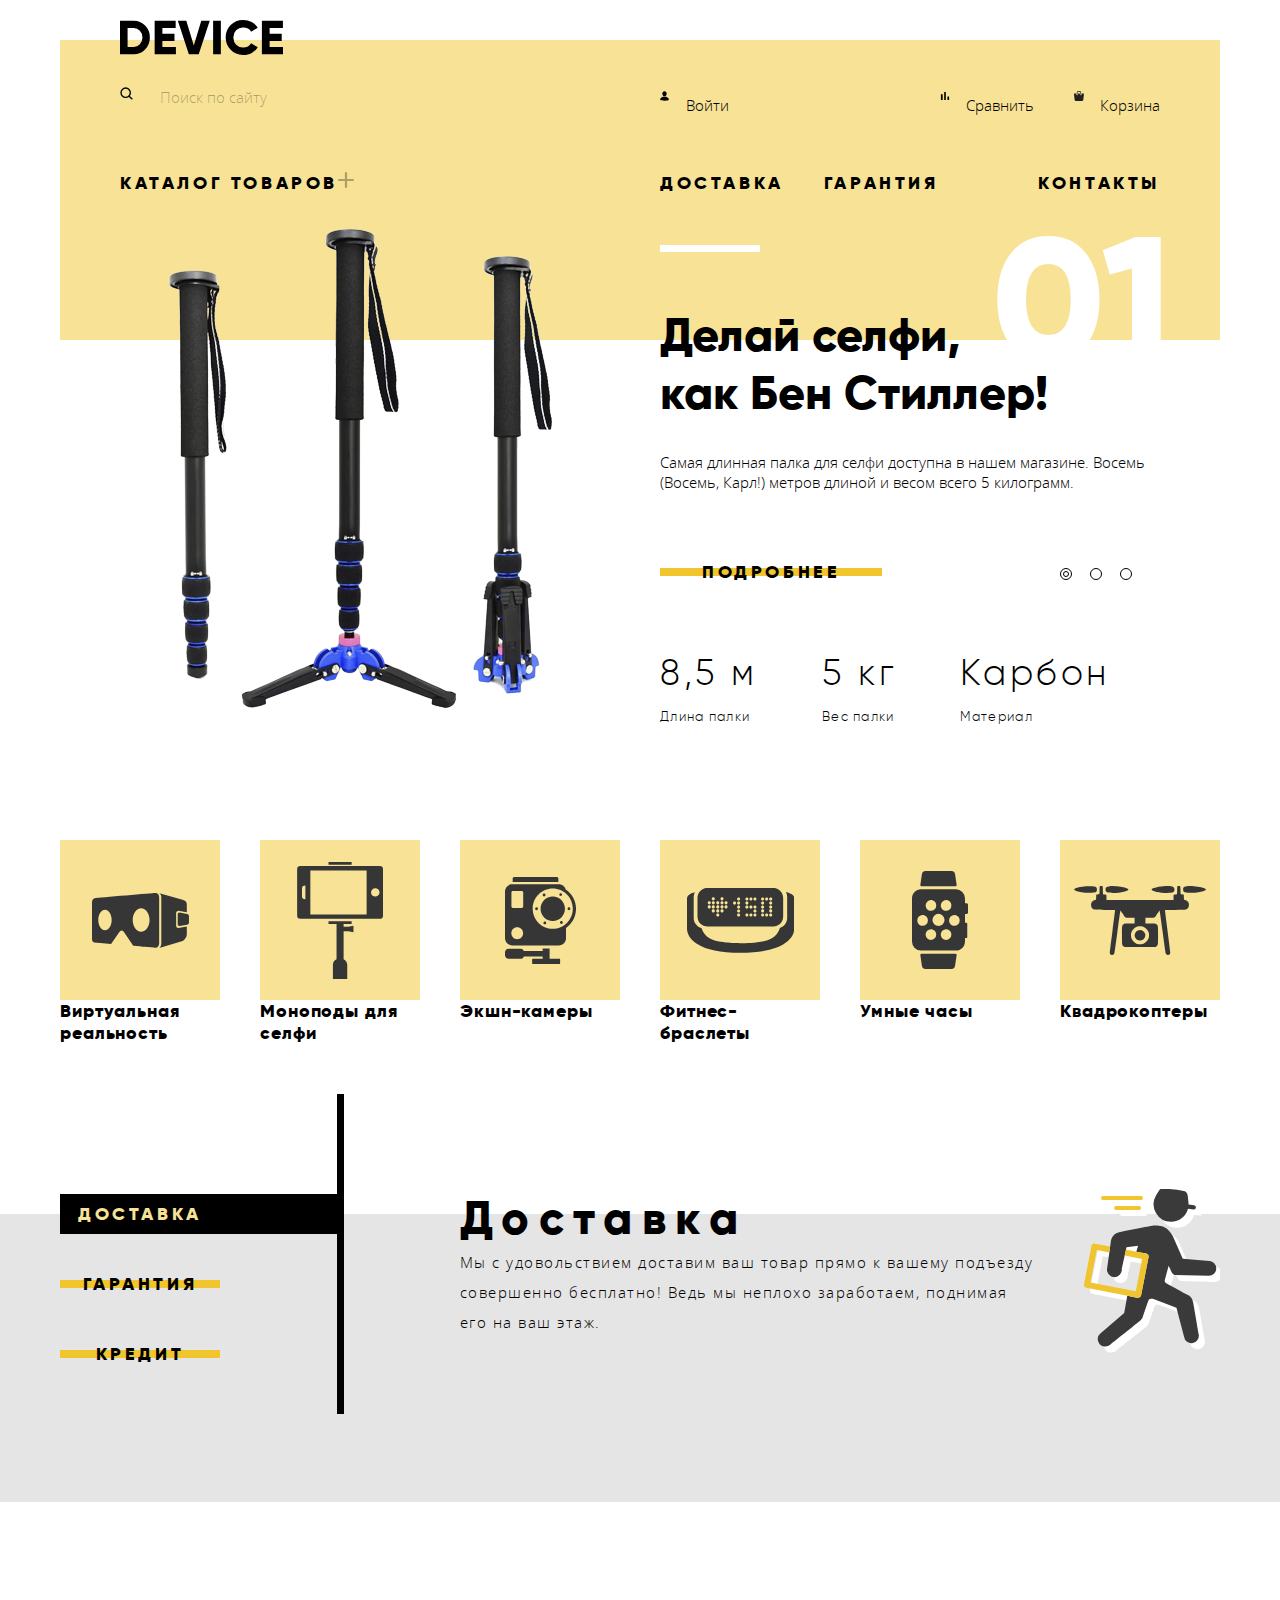
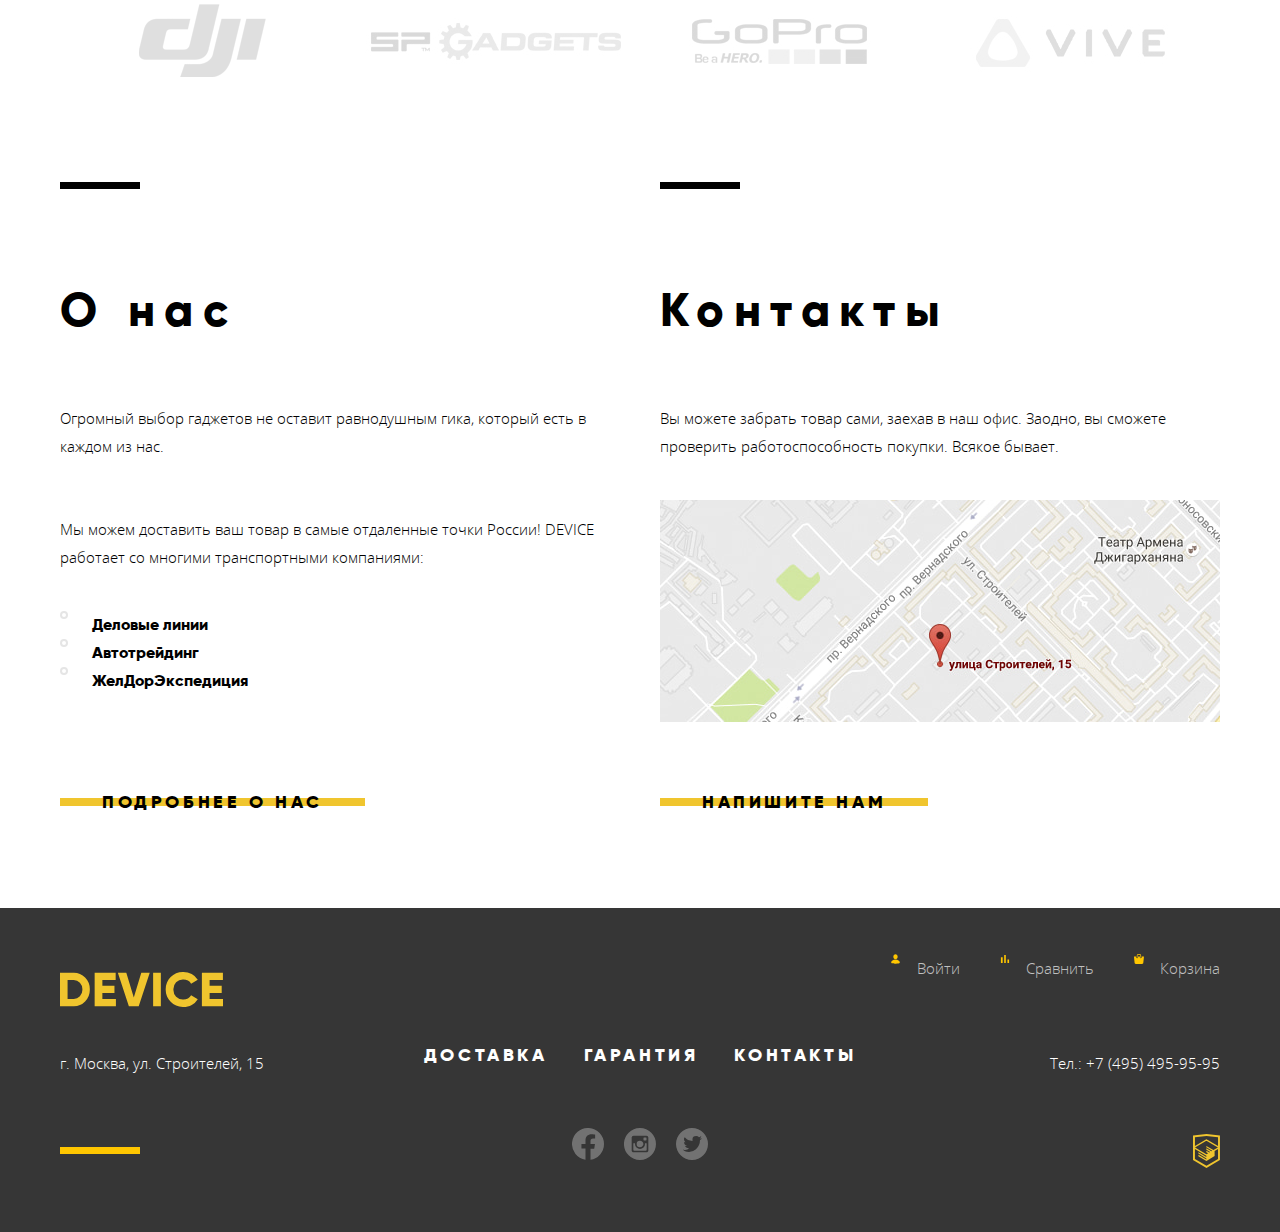
==== commit 7c6c5fc6: "Верстка страницы каталога" ====
--- a/index.html
+++ b/index.html
@@ -15,668 +15,696 @@
 
     <header class="header container">
 
+      <a class="header-logo">
+
+        <svg width="163" height="35" fill="none" xmlns="http://www.w3.org/2000/svg" role="img" aria-label="Логотип интернет-магазина Device"><path fill-rule="evenodd" clip-rule="evenodd" d="M-.151.702v33.6h13.532a15.721 15.721 0 0011.72-4.824 16.459 16.459 0 004.712-11.976 16.457 16.457 0 00-4.712-11.976A15.724 15.724 0 0013.381.702H-.151zM7.582 26.91V8.091h5.8a8.646 8.646 0 016.5 2.568 9.408 9.408 0 012.489 6.84 9.406 9.406 0 01-2.489 6.84 8.642 8.642 0 01-6.5 2.568h-5.8v.003zm34.8-5.952h12.082v-7.3H42.378V8.091h13.291V.702H34.645v33.6H55.91V26.91H42.378v-5.952h.004zm36.343 13.344L89.744.702h-8.458l-7.491 24.72L66.304.702h-8.457l11.019 33.6h9.859zm14.4 0h7.733V.702h-7.733v33.6zm38.615-1.416a15.508 15.508 0 006.041-5.688l-6.67-3.84a7.481 7.481 0 01-3.165 3.024 9.873 9.873 0 01-4.664 1.1 9.594 9.594 0 01-7.177-2.736 9.911 9.911 0 01-2.682-7.248 9.91 9.91 0 012.682-7.248 9.593 9.593 0 017.177-2.736 9.897 9.897 0 014.639 1.08 7.589 7.589 0 013.19 3.048l6.67-3.84a15.874 15.874 0 00-6.09-5.688 17.42 17.42 0 00-8.409-2.088c-9.779-.272-17.797 7.691-17.591 17.472-.208 9.781 7.809 17.747 17.588 17.476 2.95.027 5.859-.691 8.458-2.088h.003zm17.881-11.928h12.082v-7.3h-12.085V8.091h13.29V.702h-21.023v33.6h21.265V26.91h-13.532v-5.952h.003z" fill="#000"/></svg>
+
+      </a>
+
+      <div class="header-user-nav">
+
+        <form action="https://echo.htmlacademy.ru/" method="get">
+
+          <label class="visually-hidden" for="search-form">Форма поиска по сайту</label>
+
+          <input type="search" name="search" id="search-form" placeholder="Поиск по сайту">
+
+          <button class="search-btn" type="submit">найти</button>
+
+        </form>
+
+        <ul class="header-user-nav__list">
+
+          <li class="header-user-nav__item header-user-nav__item-login">
+
+            <a href="">Войти</a>
+
+            <svg width="9" height="10" fill="none" xmlns="http://www.w3.org/2000/svg" aria-hidden="true" focusable="false"><path d="M4.5.33c1.2 0 2.17 1.05 2.17 2.34C6.67 3.96 5.7 5 4.5 5S2.33 3.96 2.33 2.67c0-1.3.97-2.34 2.17-2.34zm0 9.34s4.33 0 4.33-1.17c0-1.4-2.1-2.92-4.33-2.92C2.28 5.58.17 7.1.17 8.5c0 1.17 4.33 1.17 4.33 1.17z" fill="#000"/></svg>
+
+          </li>
+
+          <li class="header-user-nav__item">
+
+            <a href="">Сравнить</a>
+
+            <svg width="10" height="10" fill="none" xmlns="http://www.w3.org/2000/svg" aria-hidden="true" focusable="false"><path d="M.92 3.37h1.75v5.71H.92V3.37zM4.18.92h1.64v8.16H4.18V.92zm3.27 4.66h1.63v3.5H7.45v-3.5z" fill="#000"/></svg>
+
+          </li>
+
+          <li class="header-user-nav__item">
+
+            <a href="">Корзина</a>
+
+            <svg width="10" height="10" fill="none" xmlns="http://www.w3.org/2000/svg" aria-hidden="true" focusable="false"><path d="M9.862 2.522a.358.358 0 00-.273-.129H7.658V3.42c0 .471-.404.855-.901.855s-.901-.384-.901-.855V2.393H4.054V3.42c0 .471-.404.855-.9.855-.498 0-.902-.384-.902-.855V2.393H.321a.358.358 0 00-.273.129.397.397 0 00-.09.3l.648 5.963C.618 9.457 1.142 10 1.784 10h6.342c.642 0 1.166-.543 1.178-1.215l.649-5.964a.398.398 0 00-.09-.3z" fill="#231F20"/><path d="M3.153 3.76c.2 0 .36-.153.36-.341v-1.88c0-.528.562-.855 1.082-.855h.9c.548 0 .902.335.902.854v1.88c0 .19.161.343.36.343.199 0 .36-.154.36-.342v-1.88C7.117.646 6.435 0 5.496 0h-.901C3.6 0 2.793.69 2.793 1.538v1.88c0 .19.162.343.36.343z" fill="#231F20"/></svg>
+
+          </li>
+
+        </ul>
+
+      </div>
+
       <nav class="header-nav">
 
-        <a class="header-logo">
+        <ul class="header-nav__list">
+
+          <li class="header-nav__item header-nav__item_dropdown">
+
+            <a href="">каталог товаров</a>
+
+            <div class="header-submenu__list_wrap">
+
+              <ul class="header-submenu__list">
+
+                <li class="header-submenu__item">
+
+                  <a href="">Виртуальная реальность</a>
+
+                </li>
+
+                <li class="header-submenu__item">
+
+                  <a href="catalog.html">Моноподы для селфи</a>
+
+                </li>
+
+                <li class="header-submenu__item">
+
+                  <a href="">Экшн-камеры</a>
+
+                </li>
+
+              </ul>
+
+              <ul class="header-submenu__list">
+
+                <li class="header-submenu__item">
+
+                  <a href="">Фитнес-браслеты</a>
+
+                </li>
+
+                <li class="header-submenu__item">
+
+                  <a href="">Умные часы</a>
+
+                </li>
+
+              </ul>
+
+              <ul class="header-submenu__list">
+
+                <li class="header-submenu__item">
+
+                  <a href="">Квадрокоптеры</a>
+
+                </li>
+
+              </ul>
+
+            </div>
+
+          </li>
+
+          <li class="header-nav__item">
+
+            <a href="">доставка</a>
+
+          </li>
+
+          <li class="header-nav__item header-nav__item-warranty">
+
+            <a href="">гарантия</a>
+
+          </li>
+
+          <li class="header-nav__item">
+
+            <a href="">контакты</a>
+
+          </li>
+
+        </ul>
+
+      </nav>
+
+    </header>
+
+    <main>
+
+      <h1 class="visually-hidden">Интернет-магазин гаджетов DEVICE</h1>
+
+      <section class="slider container">
+
+        <h2 class="visually-hidden">Промо-слайдер с товарами</h2>
+
+        <ul class="slider__list">
+
+          <li class="slider__item slider__item_01 slider__item_current">
+
+            <div class="slider-img_wrap">
+
+              <img src="img/product-slider-1.png" alt="Три варианта использования селфи-палки." width="384" height="486">
+
+            </div>
+
+            <div class="slider-content_wrap">
+
+              <h3>Делай селфи,<br>как Бен Стиллер!</h3>
+
+              <p>Самая длинная палка для селфи доступна в нашем магазине. Восемь (Восемь, Карл!) метров длиной и весом всего 5 килограмм.</p>
+
+              <dl class="slider-description__list">
+
+                <dt>8,5 м</dt>
+
+                <dd>Длина палки</dd>
+
+                <dt>5 кг</dt>
+
+                <dd>Вес палки</dd>
+
+                <dt>Карбон</dt>
+
+                <dd>Материал</dd>
+
+              </dl>
+
+              <a class="button" href="">подробнее</a>
+
+            </div>
+
+          </li>
+
+          <li class="slider__item slider__item_02">
+
+            <div class="slider-img_wrap">
+
+              <img src="img/product-slider-2.png" alt="Черный фитнес-браслет." width="345" height="485">
+
+            </div>
+
+            <div class="slider-content_wrap">
+
+              <h3>Худеем<br>правильно!</h3>
+
+              <p>Мотивирующие фитнес-браслеты помогут найти в себе силы не пропускать занятия и соблюдать диету.</p>
+
+              <dl class="slider-description__list">
+
+                <dt>48 часов</dt>
+
+                <dd>Без подзарядки</dd>
+
+              </dl>
+
+              <a class="button" href="">подробнее</a>
+
+            </div>
+
+          </li>
+
+          <li class="slider__item slider__item_03">
+
+            <div class="slider-img_wrap">
+
+              <img src="img/product-slider-3.png" alt="Летящий квадрокоптер." width="526" height="334">
+
+            </div>
+
+            <div class="slider-content_wrap">
+
+              <h3>Порхает как бабочка, жалит как пчела!</h3>
+
+              <p>Этот обычный, на первый взгляд, квадрокоптер оснащен мощным лазером, замаскированным под стандартную камеру.</p>
+
+              <dl class="slider-description__list">
+
+                <dt>800 м</dt>
+
+                <dd>Дальность полета</dd>
+
+                <dt>50 м</dt>
+
+                <dd>Радиус поражения</dd>
+
+              </dl>
+
+              <a class="button" href="">подробнее</a>
+
+            </div>
+
+          </li>
+
+        </ul>
+
+        <ul class="slider-controls__list">
+
+          <li class="slider-controls__item">
+
+            <button class="slider-controls__btn slider-controls__btn_current" type="button" aria-label="Первый слайд"></button>
+
+          </li>
+
+          <li class="slider-controls__item">
+
+            <button class="slider-controls__btn" type="button" aria-label="Второй слайд"></button>
+
+          </li>
+
+          <li class="slider-controls__item">
+
+            <button class="slider-controls__btn" type="button" aria-label="Третий слайд"></button>
+
+          </li>
+
+        </ul>
+
+      </section>
+
+      <section class="catalog container">
+
+        <h2 class="visually-hidden">Разделы каталога</h2>
+
+        <ul class="catalog__list">
+
+          <li class="catalog__item">
+
+            <a href="">
+
+              <div class="catalog__item_inner">
+
+                <svg width="97" height="55" fill="none" xmlns="http://www.w3.org/2000/svg" aria-hidden="true" focusable="false"><path d="M84.13 32.64V20c0-1.3 1.05-2.37 2.34-2.37l8.32 1.58v-8.19c0-2.35-1.7-3.43-4.2-4.26L67.4.18c1.62 1.39 1.9 2.04 1.9 4.4v45.2c0 2.36-.46 4.07-1.97 5.21l23.26-7.07c2.4-.83 4.2-4.21 4.2-6.57v-7.91l-8.32 1.57a2.35 2.35 0 01-2.34-2.37z" fill="#363636"/><path d="M95.13 20.98l-7.6-1.45c-1 0-1.82.83-1.82 1.86v9.86c0 1.03.81 1.86 1.82 1.86l7.6-1.43c1.15-.42 1.82-.83 1.82-1.86v-6.99c0-1.02-.76-1.5-1.82-1.85zM67.17 4.48c0-5.08-4.23-4.46-4.23-4.46S5.84 4.74 2.84 5.15C-.16 5.55 0 9.53 0 9.53v36.28c0 3.74 2.6 3.75 2.6 3.75l16.48 1.4L27.2 39.3s1.11-1.83 2.5-1.83c1.4 0 2.44 1.86 2.44 1.86l9.06 13.52s18.9 1.91 22.52 1.91c3.63 0 3.44-5.02 3.44-5.02V4.48zM12.98 37.2c-3.7 0-6.7-4.6-6.7-10.27 0-5.68 3-10.28 6.7-10.28s6.7 4.6 6.7 10.28c0 5.67-3 10.27-6.7 10.27zm36.16 1.43c-4.66 0-8.44-5.24-8.44-11.7 0-6.47 3.78-11.7 8.44-11.7s8.44 5.23 8.44 11.7c0 6.46-3.78 11.7-8.44 11.7z" fill="#363636"/></svg>
+
+              </div>
+
+              <span>Виртуальная реальность</span>
+
+            </a>
+
+          </li>
+
+          <li class="catalog__item">
+
+            <a href="catalog.html">
+
+              <div class="catalog__item_inner">
+
+                <svg width="86" height="117" fill="none" xmlns="http://www.w3.org/2000/svg" aria-hidden="true" focusable="false"><path d="M82.82 4.01H3.33A3.19 3.19 0 00.14 7.2V53.6a3.19 3.19 0 003.19 3.2h79.5A3.19 3.19 0 0086 53.6V7.2A3.19 3.19 0 0082.82 4zM8.4 37.24h-.22a3.19 3.19 0 01-3.2-3.2v-7.28a3.19 3.19 0 013.2-3.18h.22v13.66zM69.62 52.4H13.34v-44h56.28v44zm8.78-17.86a4.15 4.15 0 110-8.29 4.15 4.15 0 010 8.3zM54.65 0H31.5v2.76h23.15V0zM46.6 64.86V61.9h8.05v-2.76H31.5v2.76h8.04v35.24a6.07 6.07 0 00-3.63 5.56V117h14.33v-14.3c0-2.5-1.5-4.63-3.63-5.56v-28h4.8l5.04 1.22v-6.71l-5.05 1.21h-4.8z" fill="#363636"/></svg>
+
+              </div>
+
+              <span>Моноподы для селфи</span>
+
+            </a>
+
+          </li>
+
+          <li class="catalog__item">
+
+            <a href="">
+
+              <div class="catalog__item_inner">
+
+                <svg width="71" height="87" fill="none" xmlns="http://www.w3.org/2000/svg" aria-hidden="true" focusable="false"><path d="M53.349 1.49c0-.736-.578-1.49-1.311-1.49H9.053C8.32 0 7.672.754 7.672 1.49v3.522h45.676V1.49h.001zM54.202 81.809h-9.597V71.426h-6.958v2.507H18.774c-.537-1.254-1.757-2.148-3.181-2.148H3.559C1.642 71.784 0 73.387 0 75.311v3.018c0 1.924 1.642 3.48 3.559 3.48h12.035c1.511 0 2.792-.896 3.269-2.326h18.785v2.326H28.13c-.533 0-1.01.437-1.01.972v3.172c0 .535.478 1.048 1.01 1.048h26.072c.533 0 .93-.513.93-1.048V82.78c0-.535-.397-.971-.93-.971zM60.666 12.39c-.861-2.937-3.567-5.05-6.771-5.05H7.148C3.25 7.34 0 10.449 0 14.361v46.9c0 3.912 3.25 7.121 7.148 7.121h46.747c3.898 0 7.126-3.209 7.126-7.121V50.915c6.066-4.204 10.001-11.211 10.001-19.164-.001-8.079-4.132-15.181-10.356-19.361zM12.238 62.151c-3.259 0-5.901-2.65-5.901-5.921 0-3.27 2.642-5.922 5.901-5.922s5.902 2.652 5.902 5.922c0 3.271-2.643 5.921-5.902 5.921zm5.961-32.605c0 .786-.635 1.422-1.418 1.422h-8.94c-.783 0-1.418-.637-1.418-1.422v-14.16c0-.786.635-1.423 1.418-1.423h8.939c.783 0 1.418.637 1.418 1.423v14.16h.001zm29.563 22.312c-11.076 0-20.057-9.01-20.057-20.123 0-11.113 8.98-20.124 20.057-20.124 11.077 0 20.058 9.01 20.058 20.124 0 11.114-8.981 20.123-20.058 20.123z" fill="#363636"/><path d="M47.762 43.964c6.7312 0 12.188-5.4751 12.188-12.229 0-6.7539-5.4568-12.229-12.188-12.229-6.7313 0-12.188 5.4751-12.188 12.229 0 6.7539 5.4567 12.229 12.188 12.229zM31.562 33.171c.7925 0 1.435-.6424 1.435-1.435 0-.7925-.6425-1.435-1.435-1.435-.7926 0-1.435.6425-1.435 1.435 0 .7926.6424 1.435 1.435 1.435zM63.963 33.171c.7925 0 1.435-.6424 1.435-1.435 0-.7925-.6425-1.435-1.435-1.435-.7926 0-1.435.6425-1.435 1.435 0 .7926.6424 1.435 1.435 1.435zM39.109 19.429c.7925 0 1.4349-.6425 1.4349-1.435 0-.7925-.6424-1.435-1.4349-1.435-.7926 0-1.435.6425-1.435 1.435 0 .7925.6424 1.435 1.435 1.435zM56.415 46.912c.7898 0 1.43-.6429 1.43-1.436 0-.7931-.6402-1.436-1.43-1.436s-1.43.6429-1.43 1.436c0 .7931.6402 1.436 1.43 1.436zM55.697 19c.7925 0 1.435-.6425 1.435-1.435 0-.7925-.6425-1.435-1.435-1.435-.7926 0-1.435.6425-1.435 1.435 0 .7925.6424 1.435 1.435 1.435zM39.8279 47.341c.7926 0 1.435-.6425 1.435-1.435 0-.7925-.6424-1.435-1.435-1.435-.7925 0-1.435.6425-1.435 1.435 0 .7925.6425 1.435 1.435 1.435z" fill="#363636"/></svg>
+
+              </div>
+
+              <span>Экшн-камеры</span>
+
+            </a>
+
+          </li>
+
+          <li class="catalog__item">
+
+            <a href="">
+
+              <div class="catalog__item_inner">
+
+                <svg width="107" height="65" fill="none" xmlns="http://www.w3.org/2000/svg" aria-hidden="true" focusable="false"><path d="M98.967 4.074c.752 1.441 1.209 3.08 1.209 4.818v21.102c0 4.616-3.092 8.527-7.246 9.9-1.325 3.987-3.778 7.854-8.051 10.432-8.676 5.231-31.124 4.837-31.198 4.837-.078 0-22.513.395-31.189-4.837-4.216-2.545-6.708-6.347-8.042-10.279-4.418-1.209-7.756-5.251-7.756-10.053V8.893c0-1.688.427-3.282 1.139-4.693C4.17 5.109 0 6.918 0 10.434v29.983C0 50.668 11.839 64.85 53.657 64.85c41.82 0 53.657-14.182 53.657-24.433V10.434c-.001-3.684-4.576-5.494-8.347-6.36z" fill="#363636"/><path d="M20.561 38.459h65.523c5.564 0 10.074-4.513 10.074-10.077V9.935c0-5.563-4.51-10.075-10.074-10.075H20.561c-5.564 0-10.075 4.511-10.075 10.075v18.447c0 5.564 4.511 10.077 10.075 10.077zM83.695 9.468c.867 0 1.569.703 1.569 1.57 0 .866-.702 1.569-1.569 1.569s-1.568-.703-1.568-1.569c0-.868.701-1.57 1.568-1.57zm0 4.039c.867 0 1.569.703 1.569 1.568 0 .867-.702 1.569-1.569 1.569s-1.568-.702-1.568-1.569c0-.865.701-1.568 1.568-1.568zm0 4.039c.867 0 1.569.702 1.569 1.569 0 .866-.702 1.569-1.569 1.569s-1.568-.703-1.568-1.569c0-.867.701-1.569 1.568-1.569zm0 3.827c.867 0 1.569.704 1.569 1.569 0 .867-.702 1.568-1.569 1.568s-1.568-.701-1.568-1.568c0-.866.701-1.569 1.568-1.569zm0 4.039c.867 0 1.569.702 1.569 1.569 0 .865-.702 1.568-1.569 1.568s-1.568-.704-1.568-1.568c0-.867.701-1.569 1.568-1.569zM79.656 9.468c.867 0 1.568.703 1.568 1.57 0 .866-.701 1.569-1.568 1.569-.865 0-1.568-.703-1.568-1.569 0-.868.703-1.57 1.568-1.57zm0 15.944c.867 0 1.568.702 1.568 1.569 0 .865-.701 1.568-1.568 1.568-.865 0-1.568-.704-1.568-1.568 0-.867.703-1.569 1.568-1.569zM75.619 9.468c.865 0 1.568.703 1.568 1.57 0 .866-.703 1.569-1.568 1.569-.867 0-1.569-.703-1.569-1.569 0-.868.702-1.57 1.569-1.57zm0 4.039c.865 0 1.568.703 1.568 1.568 0 .867-.703 1.569-1.568 1.569-.867 0-1.569-.702-1.569-1.569 0-.865.702-1.568 1.569-1.568zm0 4.039c.865 0 1.568.702 1.568 1.569 0 .866-.703 1.569-1.568 1.569-.867 0-1.569-.703-1.569-1.569 0-.867.702-1.569 1.569-1.569zm0 3.827c.865 0 1.568.704 1.568 1.569 0 .867-.703 1.568-1.568 1.568-.867 0-1.569-.701-1.569-1.568 0-.866.702-1.569 1.569-1.569zm0 4.039c.865 0 1.568.702 1.568 1.569 0 .865-.703 1.568-1.568 1.568-.867 0-1.569-.704-1.569-1.568 0-.867.702-1.569 1.569-1.569zM67.965 9.468c.867 0 1.568.703 1.568 1.57 0 .866-.701 1.569-1.568 1.569-.867 0-1.568-.703-1.568-1.569-.001-.868.703-1.57 1.568-1.57zm0 8.078c.867 0 1.568.702 1.568 1.569 0 .866-.701 1.569-1.568 1.569-.867 0-1.568-.703-1.568-1.569-.001-.867.703-1.569 1.568-1.569zm0 3.881c.867 0 1.568.701 1.568 1.568 0 .865-.701 1.569-1.568 1.569-.867 0-1.568-.704-1.568-1.569-.001-.867.703-1.568 1.568-1.568zm0 3.985c.867 0 1.568.702 1.568 1.569 0 .865-.701 1.568-1.568 1.568-.867 0-1.568-.704-1.568-1.568-.001-.867.703-1.569 1.568-1.569zM63.926 9.468c.867 0 1.57.703 1.57 1.57 0 .866-.703 1.569-1.57 1.569-.865 0-1.569-.703-1.569-1.569-.001-.868.704-1.57 1.569-1.57zm0 8.078c.867 0 1.57.702 1.57 1.569 0 .866-.703 1.569-1.57 1.569-.865 0-1.569-.703-1.569-1.569-.001-.867.704-1.569 1.569-1.569zm0 7.866c.867 0 1.57.702 1.57 1.569 0 .865-.703 1.568-1.57 1.568-.865 0-1.569-.704-1.569-1.568-.001-.867.704-1.569 1.569-1.569zM59.888 9.468c.865 0 1.569.703 1.569 1.57 0 .866-.704 1.569-1.569 1.569-.867 0-1.568-.703-1.568-1.569-.001-.868.701-1.57 1.568-1.57zm0 4.039c.865 0 1.569.703 1.569 1.568 0 .867-.704 1.569-1.569 1.569-.867 0-1.568-.702-1.568-1.569-.001-.865.701-1.568 1.568-1.568zm0 4.039c.865 0 1.569.702 1.569 1.569 0 .866-.704 1.569-1.569 1.569-.867 0-1.568-.703-1.568-1.569-.001-.867.701-1.569 1.568-1.569zm0 7.866c.865 0 1.569.702 1.569 1.569 0 .865-.704 1.568-1.569 1.568-.867 0-1.568-.704-1.568-1.568-.001-.867.701-1.569 1.568-1.569zm-8.29-15.944c.867 0 1.569.703 1.569 1.57 0 .866-.702 1.569-1.569 1.569s-1.568-.703-1.568-1.569c-.001-.868.701-1.57 1.568-1.57zm0 4.039c.867 0 1.569.703 1.569 1.568 0 .867-.702 1.569-1.569 1.569s-1.568-.702-1.568-1.569c-.001-.865.701-1.568 1.568-1.568zm0 4.039c.867 0 1.569.702 1.569 1.569 0 .866-.702 1.569-1.569 1.569s-1.568-.703-1.568-1.569c-.001-.867.701-1.569 1.568-1.569zm0 3.881c.867 0 1.569.701 1.569 1.568 0 .865-.702 1.569-1.569 1.569s-1.568-.704-1.568-1.569c-.001-.867.701-1.568 1.568-1.568zm0 3.985c.867 0 1.569.702 1.569 1.569 0 .865-.702 1.568-1.569 1.568s-1.568-.704-1.568-1.568c-.001-.867.701-1.569 1.568-1.569zm-4.039-11.905c.867 0 1.568.703 1.568 1.568 0 .867-.701 1.569-1.568 1.569-.867 0-1.569-.702-1.569-1.569 0-.865.701-1.568 1.569-1.568zm-8.502-.212c.865 0 1.569.703 1.569 1.568 0 .867-.704 1.569-1.569 1.569-.867 0-1.571-.703-1.571-1.569 0-.865.703-1.568 1.571-1.568zm0 4.038c.865 0 1.569.703 1.569 1.57 0 .866-.704 1.57-1.569 1.57-.867 0-1.571-.704-1.571-1.57 0-.867.703-1.57 1.571-1.57zm-4.039-8.078c.865 0 1.568.703 1.568 1.57 0 .866-.704 1.568-1.568 1.568-.867 0-1.569-.703-1.569-1.568 0-.867.701-1.57 1.569-1.57zm0 4.04c.865 0 1.568.703 1.568 1.568 0 .867-.704 1.569-1.568 1.569-.867 0-1.569-.703-1.569-1.569 0-.865.701-1.568 1.569-1.568zm0 4.038c.865 0 1.568.703 1.568 1.57 0 .866-.704 1.57-1.568 1.57-.867 0-1.569-.704-1.569-1.57 0-.867.701-1.57 1.569-1.57zm0 4.04c.865 0 1.568.704 1.568 1.569 0 .867-.704 1.568-1.568 1.568-.867 0-1.569-.701-1.569-1.568 0-.866.701-1.569 1.569-1.569zm-4.254-8.078c.867 0 1.569.703 1.569 1.568 0 .867-.702 1.569-1.569 1.569s-1.568-.703-1.568-1.569c0-.865.701-1.568 1.568-1.568zm0 4.038c.867 0 1.569.703 1.569 1.57 0 .866-.702 1.57-1.569 1.57s-1.568-.704-1.568-1.57c0-.867.701-1.57 1.568-1.57zm0 4.04c.867 0 1.569.704 1.569 1.569 0 .867-.702 1.568-1.569 1.568s-1.568-.701-1.568-1.568c0-.866.701-1.569 1.568-1.569zm0 4.039c.867 0 1.569.702 1.569 1.569 0 .865-.702 1.568-1.569 1.568s-1.568-.704-1.568-1.568c0-.867.701-1.569 1.568-1.569zM26.3 9.255c.867 0 1.571.703 1.571 1.57 0 .866-.704 1.568-1.571 1.568-.865 0-1.569-.703-1.569-1.568 0-.867.704-1.57 1.569-1.57zm0 4.04c.867 0 1.571.703 1.571 1.568 0 .867-.704 1.569-1.571 1.569-.865 0-1.569-.703-1.569-1.569 0-.865.704-1.568 1.569-1.568zm0 4.038c.867 0 1.571.703 1.571 1.57 0 .866-.704 1.57-1.571 1.57-.865 0-1.569-.704-1.569-1.57 0-.867.704-1.57 1.569-1.57zm0 4.04c.867 0 1.571.704 1.571 1.569 0 .867-.704 1.568-1.571 1.568-.865 0-1.569-.701-1.569-1.568 0-.866.704-1.569 1.569-1.569zm-4.037-8.078c.865 0 1.569.703 1.569 1.568 0 .867-.704 1.569-1.569 1.569-.867 0-1.569-.703-1.569-1.569 0-.865.702-1.568 1.569-1.568zm0 4.038c.865 0 1.569.703 1.569 1.57 0 .866-.704 1.57-1.569 1.57-.867 0-1.569-.704-1.569-1.57 0-.867.702-1.57 1.569-1.57z" fill="#363636"/></svg>
+
+              </div>
+
+              <span>Фитнес-браслеты</span>
+
+            </a>
+
+          </li>
+
+          <li class="catalog__item">
+
+            <a href="">
+
+              <div class="catalog__item_inner">
+
+                <svg width="56" height="98" fill="none" xmlns="http://www.w3.org/2000/svg" aria-hidden="true" focusable="false"><path d="M54.5 32.2h-1.52v-4.64a9.16 9.16 0 00-9.08-9.19H9.08c-5 0-9.08 4.13-9.08 9.19v42.86a9.16 9.16 0 009.08 9.19H43.9c5 0 9.08-4.13 9.08-9.19v-3.41h1.52c.41 0 .75-.34.75-.76V52.47a.76.76 0 00-.76-.77h-1.51v-8.79h1.52c.83 0 1.5-.68 1.5-1.53v-7.65c0-.84-.67-1.53-1.5-1.53zm-20.42-3.11c2.93 0 5.3 2.4 5.3 5.36a5.33 5.33 0 01-5.3 5.35c-2.92 0-5.3-2.4-5.3-5.35a5.33 5.33 0 015.3-5.36zm-15.13 0c2.92 0 5.3 2.4 5.3 5.36a5.33 5.33 0 01-5.3 5.35c-2.93 0-5.3-2.4-5.3-5.35a5.33 5.33 0 015.3-5.36zM5.3 49.39a5.33 5.33 0 015.3-5.35c2.92 0 5.3 2.4 5.3 5.36a5.33 5.33 0 01-5.3 5.36c-2.93 0-5.3-2.4-5.3-5.36zm13.64 19.5c-2.92 0-5.3-2.4-5.3-5.35a5.33 5.33 0 015.3-5.36c2.93 0 5.3 2.4 5.3 5.36a5.33 5.33 0 01-5.3 5.35zm1.5-19.9a6.09 6.09 0 016.05-6.12 6.09 6.09 0 016.06 6.12 6.09 6.09 0 01-6.06 6.13 6.1 6.1 0 01-6.05-6.13zm13.64 19.9c-2.92 0-5.3-2.4-5.3-5.35a5.33 5.33 0 015.3-5.36c2.93 0 5.3 2.4 5.3 5.36a5.33 5.33 0 01-5.3 5.35zm8.3-14.13c-2.92 0-5.3-2.4-5.3-5.36a5.33 5.33 0 015.3-5.36c2.93 0 5.3 2.4 5.3 5.36a5.33 5.33 0 01-5.3 5.36zM9.65 15.31h33.68c.85 0 1.44-.68 1.3-1.51l-1.6-10.77A3.68 3.68 0 0039.5 0H13.47a3.68 3.68 0 00-3.51 3.03L8.34 13.8c-.12.83.46 1.51 1.3 1.51zM43.33 82.67H9.65c-.85 0-1.43.68-1.3 1.52l1.6 10.76a3.68 3.68 0 003.52 3.03h26.04a3.68 3.68 0 003.51-3.02l1.62-10.77a1.28 1.28 0 00-1.3-1.52z" fill="#363636"/></svg>
+
+              </div>
+
+              <span>Умные часы</span>
+
+            </a>
+
+          </li>
+
+          <li class="catalog__item">
+
+            <a href="">
+
+              <div class="catalog__item_inner">
+
+                <svg width="132" height="69" fill="none" xmlns="http://www.w3.org/2000/svg" aria-hidden="true" focusable="false"><path d="M12.052.258C6.507.745 1.838 1.85.575 2.93c-.722.616-.722.616-.232 1.156.644.72 3.713 1.645 7.247 2.237 3.998.668 12.51.693 13.724.051 1.212-.668 1.624-1.414 1.624-2.981 0-1.619-.62-2.416-2.218-2.853C19.274.154 14.942 0 12.052.258zM25.774.488c-.129.283-.258 2.108-.258 4.112 0 4.061.155 3.778-2.192 3.933l-1.03.077-.13 2.545-.129 2.544-1.186.283c-2.58.668-4 2.595-3.792 5.294.128 1.927 1.03 3.341 2.579 4.087 1.109.513 1.47.538 11.246.538 5.545 0 10.137.079 10.188.18.051.13-1.11 9.408-2.58 20.64-1.444 11.23-2.682 20.997-2.708 21.666-.051 1.617.826 2.62 2.348 2.62 1.237 0 2.012-.64 2.321-1.9.13-.514 1.496-10.334 3.018-21.822 1.522-11.463 2.863-20.869 2.94-20.869.104 0 1.084 1.413 2.193 3.136 2.94 4.626 2.399 4.317 7.635 4.317h4.359v5.63l-5.133.077c-4.72.077-5.21.127-5.881.615-1.573 1.157-1.625 1.415-1.625 10.977 0 9.534.026 9.792 1.522 11.05l.851.695H81.695l.851-.696c1.496-1.257 1.52-1.515 1.52-11.05 0-9.56-.05-9.819-1.622-10.976-.671-.488-1.162-.538-5.882-.615l-5.132-.077v-5.63h4.36c5.234 0 4.693.309 7.633-4.317 1.11-1.723 2.09-3.136 2.194-3.136.076 0 1.418 9.406 2.94 20.869 1.522 11.488 2.889 21.308 3.018 21.821.31 1.26 1.082 1.902 2.321 1.902 1.522 0 2.4-1.004 2.347-2.621-.026-.67-1.264-10.436-2.71-21.666-1.468-11.232-2.63-20.51-2.577-20.64.05-.101 4.641-.18 10.189-.18 9.775 0 10.136-.025 11.244-.538 1.548-.746 2.45-2.16 2.579-4.087.207-2.699-1.211-4.626-3.791-5.294l-1.187-.283-.127-2.544-.129-2.545-1.032-.077c-2.347-.155-2.194.128-2.194-3.933 0-2.004-.128-3.829-.257-4.112-.206-.36-.543-.488-1.367-.488-.619 0-1.238.128-1.42.309-.206.205-.309 1.465-.309 3.932 0 2.467-.103 3.727-.31 3.932-.18.18-.901.308-1.649.308-1.626 0-1.652.052-1.652 3.11v2.287H32.48v-2.287c0-3.058-.024-3.11-1.65-3.11-.748 0-1.47-.129-1.65-.308-.207-.205-.31-1.465-.31-3.932 0-2.467-.103-3.727-.31-3.932-.18-.18-.8-.309-1.418-.309-.825 0-1.16.128-1.368.488zm42.843 40.12c2.889.899 5.392 3.393 6.166 6.168.439 1.543.31 4.216-.284 5.784-.696 1.875-2.685 4.01-4.565 4.935-1.29.642-1.754.719-3.921.719s-2.631-.077-3.92-.719c-1.885-.926-3.87-3.06-4.567-4.935-.592-1.568-.722-4.24-.283-5.784.748-2.723 3.25-5.27 6.061-6.168 2.012-.642 3.3-.642 5.313 0z" fill="#363636"/><path d="M63.794 44.438c-2.036.925-3.507 3.649-3.069 5.73.774 3.677 4.824 5.553 7.996 3.702 1.985-1.158 2.991-3.547 2.451-5.783-.568-2.39-2.734-4.138-5.16-4.138-.645 0-1.625.232-2.218.489zM36.092.154c-3.92.668-4.513 1.131-4.513 3.444 0 1.825.463 2.416 2.268 2.956 1.55.462 7.172.514 10.5.128 6.86-.822 11.322-2.544 9.698-3.752-1.265-.9-4.902-1.876-9.054-2.39-2.475-.308-7.996-.54-8.9-.386zM89.484.258C83.165.848 77.62 2.339 77.62 3.444c0 1.722 7.84 3.47 15.63 3.495 5.804 0 7.196-.642 7.196-3.34 0-1.825-.619-2.622-2.373-3.085C96.423.103 92.398 0 89.484.258zM112.777.283c-1.781.231-3.019.77-3.431 1.491-.387.77-.31 2.904.154 3.572.928 1.31 1.652 1.465 7.069 1.465 3.661 0 5.801-.129 7.866-.488 3.534-.592 6.603-1.517 7.248-2.237.49-.54.49-.54-.233-1.156-1.34-1.13-5.958-2.185-11.916-2.672-3.481-.283-4.488-.283-6.757.025z" fill="#363636"/></svg>
+
+              </div>
+
+              <span>Квадрокоптеры</span>
+
+            </a>
+
+          </li>
+
+        </ul>
+
+      </section>
+
+      <section class="services">
+
+        <div class="services-inner container">
+
+          <h2 class="visually-hidden">Сервисы</h2>
+
+          <ul class="services__list">
+
+            <li class="services__item services__item_1 services__item_current">
+
+              <h3>Доставка</h3>
+
+              <p>Мы с удовольствием доставим ваш товар прямо к вашему подъезду совершенно бесплатно! Ведь мы неплохо заработаем, поднимая его на ваш этаж.</p>
+
+            </li>
+
+            <li class="services__item services__item_2">
+
+              <h3>Гарантия</h3>
+
+              <p>Если из-за возгорания купленного у нас товара у вас сгорит дом — не переживайте, мы выдадим вам новый. Товар, не дом, конечно же.</p>
+
+            </li>
+
+            <li class="services__item services__item_3">
+
+              <h3>Кредит</h3>
+
+              <p>Залезть в долговую яму стало проще! Кредитные консультанты подберут для вас наиболее выгодные условия кредита. Выгодные для нашего банка, разумеется.</p>
+
+            </li>
+
+          </ul>
+
+          <div class="services-controls">
+
+            <button class="button services-controls__btn services-controls__btn_current" type="button">доставка</button>
+
+            <button class="button services-controls__btn" type="button">гарантия</button>
+
+            <button class="button services-controls__btn" type="button">кредит</button>
+
+          </div>
+
+        </div>
+
+      </section>
+
+      <section class="brends container">
+
+        <h2 class="visually-hidden">Бренды</h2>
+
+        <ul class="brends__list">
+
+          <li class="brends__item">
+
+            <a href="">
+
+              <img src="img/logo-brend-1-focus.png" alt="Логотип DJI." width="260" height="100">
+
+            </a>
+
+          </li>
+
+          <li class="brends__item">
+
+            <a href="">
+
+              <img src="img/logo-brend-2-focus.png" alt="Логотип SP Gadgets." width="260" height="100">
+
+            </a>
+
+          </li>
+
+          <li class="brends__item">
+
+            <a href="">
+
+              <img src="img/logo-brend-3-focus.png" alt="Логотип GoPro." width="260" height="100">
+
+            </a>
+
+          </li>
+
+          <li class="brends__item">
+
+            <a href="">
+
+              <img src="img/logo-brend-4-focus.png" alt="Логотип VIVE." width="260" height="100">
+
+            </a>
+
+          </li>
+
+        </ul>
+
+      </section>
+
+      <div class="contacts_wrap container">
+
+        <section class="about-us">
+
+          <h2>О нас</h2>
+
+          <p>Огромный выбор гаджетов не оставит равнодушным гика, который есть в каждом из нас.</p>
+
+          <p>Мы можем доставить ваш товар в самые отдаленные точки России! DEVICE работает со многими транспортными компаниями:</p>
+
+          <ul class="about-us__list">
+
+            <li class="about-us__item">Деловые линии</li>
+
+            <li class="about-us__item">Автотрейдинг</li>
+
+            <li class="about-us__item">ЖелДорЭкспедиция</li>
+
+          </ul>
+
+          <a class="button" href="">подробнее о нас</a>
+
+        </section>
+
+        <section class="contacts">
+
+          <h2>Контакты</h2>
+
+          <p>Вы можете забрать товар сами, заехав в наш офис. Заодно, вы сможете проверить работоспособность покупки. Всякое бывает.</p>
+
+          <a class="contacts__link-map" href="">
+
+            <img src="img/map.jpg" alt="Наш адрес: г. Москва, ул. Строителей, 15" width="560" height="222">
+
+          </a>
+
+          <a class="button contacts__btn" href="">напишите нам</a>
+
+        </section>
+
+      </div>
+
+    </main>
+
+    <footer class="footer">
+
+      <div class="footer_wrap container">
+
+        <a class="footer-logo">
 
           <svg width="163" height="35" fill="none" xmlns="http://www.w3.org/2000/svg" role="img" aria-label="Логотип интернет-магазина Device"><path fill-rule="evenodd" clip-rule="evenodd" d="M-.151.702v33.6h13.532a15.721 15.721 0 0011.72-4.824 16.459 16.459 0 004.712-11.976 16.457 16.457 0 00-4.712-11.976A15.724 15.724 0 0013.381.702H-.151zM7.582 26.91V8.091h5.8a8.646 8.646 0 016.5 2.568 9.408 9.408 0 012.489 6.84 9.406 9.406 0 01-2.489 6.84 8.642 8.642 0 01-6.5 2.568h-5.8v.003zm34.8-5.952h12.082v-7.3H42.378V8.091h13.291V.702H34.645v33.6H55.91V26.91H42.378v-5.952h.004zm36.343 13.344L89.744.702h-8.458l-7.491 24.72L66.304.702h-8.457l11.019 33.6h9.859zm14.4 0h7.733V.702h-7.733v33.6zm38.615-1.416a15.508 15.508 0 006.041-5.688l-6.67-3.84a7.481 7.481 0 01-3.165 3.024 9.873 9.873 0 01-4.664 1.1 9.594 9.594 0 01-7.177-2.736 9.911 9.911 0 01-2.682-7.248 9.91 9.91 0 012.682-7.248 9.593 9.593 0 017.177-2.736 9.897 9.897 0 014.639 1.08 7.589 7.589 0 013.19 3.048l6.67-3.84a15.874 15.874 0 00-6.09-5.688 17.42 17.42 0 00-8.409-2.088c-9.779-.272-17.797 7.691-17.591 17.472-.208 9.781 7.809 17.747 17.588 17.476 2.95.027 5.859-.691 8.458-2.088h.003zm17.881-11.928h12.082v-7.3h-12.085V8.091h13.29V.702h-21.023v33.6h21.265V26.91h-13.532v-5.952h.003z" fill="#000"/></svg>
 
         </a>
 
-        <ul class="header-nav__list">
-
-          <li class="header-nav__item header-nav__item_dropdown">
-
-            <a href="">каталог товаров</a>
-
-            <ul class="header-submenu__list">
-
-              <li class="header-submenu__item">
-
-                <a href="">Виртуальная реальность</a>
-
-              </li>
-
-              <li class="header-submenu__item">
-
-                <a href="">Моноподы для селфи</a>
-
-              </li>
-
-              <li class="header-submenu__item">
-
-                <a href="">Экшн-камеры</a>
-
-              </li>
-
-              <li class="header-submenu__item">
-
-                <a href="">Фитнес-браслеты</a>
-
-              </li>
-
-              <li class="header-submenu__item">
-
-                <a href="">Умные часы</a>
-
-              </li>
-
-              <li class="header-submenu__item">
-
-                <a href="">Квадрокоптеры</a>
-
-              </li>
-
-            </ul>
-
-          </li>
-
-          <li class="header-nav__item">
-
-            <a href="">доставка</a>
-
-          </li>
-
-          <li class="header-nav__item header-nav__item-warranty">
-
-            <a href="">гарантия</a>
-
-          </li>
-
-          <li class="header-nav__item">
-
-            <a href="">контакты</a>
+        <ul class="footer-user-nav__list">
+
+          <li class="footer-user-nav__item">
+
+            <a href="">Войти</a>
+
+            <svg width="9" height="10" fill="none" xmlns="http://www.w3.org/2000/svg" aria-hidden="true" focusable="false"><path d="M4.5.33c1.2 0 2.17 1.05 2.17 2.34C6.67 3.96 5.7 5 4.5 5S2.33 3.96 2.33 2.67c0-1.3.97-2.34 2.17-2.34zm0 9.34s4.33 0 4.33-1.17c0-1.4-2.1-2.92-4.33-2.92C2.28 5.58.17 7.1.17 8.5c0 1.17 4.33 1.17 4.33 1.17z" fill="#000"/></svg>
+
+          </li>
+
+          <li class="footer-user-nav__item">
+
+            <a href="">Сравнить</a>
+
+            <svg width="10" height="10" fill="none" xmlns="http://www.w3.org/2000/svg" aria-hidden="true" focusable="false"><path d="M.92 3.37h1.75v5.71H.92V3.37zM4.18.92h1.64v8.16H4.18V.92zm3.27 4.66h1.63v3.5H7.45v-3.5z" fill="#000"/></svg>
+
+          </li>
+
+          <li class="footer-user-nav__item">
+
+            <a href="">Корзина</a>
+
+            <svg width="10" height="10" fill="none" xmlns="http://www.w3.org/2000/svg" aria-hidden="true" focusable="false"><path d="M9.862 2.522a.358.358 0 00-.273-.129H7.658V3.42c0 .471-.404.855-.901.855s-.901-.384-.901-.855V2.393H4.054V3.42c0 .471-.404.855-.9.855-.498 0-.902-.384-.902-.855V2.393H.321a.358.358 0 00-.273.129.397.397 0 00-.09.3l.648 5.963C.618 9.457 1.142 10 1.784 10h6.342c.642 0 1.166-.543 1.178-1.215l.649-5.964a.398.398 0 00-.09-.3z" fill="#231F20"/><path d="M3.153 3.76c.2 0 .36-.153.36-.341v-1.88c0-.528.562-.855 1.082-.855h.9c.548 0 .902.335.902.854v1.88c0 .19.161.343.36.343.199 0 .36-.154.36-.342v-1.88C7.117.646 6.435 0 5.496 0h-.901C3.6 0 2.793.69 2.793 1.538v1.88c0 .19.162.343.36.343z" fill="#231F20"/></svg>
 
           </li>
 
         </ul>
 
-      </nav>
-
-      <div class="header-user-nav">
-
-        <form action="https://echo.htmlacademy.ru/" method="get">
-
-          <label class="visually-hidden" for="search-form">Форма поиска по сайту</label>
-
-          <input type="search" name="search" id="search-form" placeholder="Поиск по сайту">
-
-          <button class="search-btn" type="submit">найти</button>
+        <nav class="footer-nav">
+
+          <ul class="footer-nav__list">
+
+            <li class="footer-nav__item">
+
+              <a href="">доставка</a>
+
+            </li>
+
+            <li class="footer-nav__item">
+
+              <a href="">гарантия</a>
+
+            </li>
+
+            <li class="footer-nav__item">
+
+              <a href="">контакты</a>
+
+            </li>
+
+          </ul>
+
+        </nav>
+
+        <div class="footer-contacts_wrap">
+
+          <h2 class="visually-hidden">Контактная информация</h2>
+
+          <p>г. Москва, ул. Строителей, 15</p>
+
+          <p>Тел.: <a class="footer-contacts__link-tel" href="tel:+74954959595">+7 (495) 495-95-95</a></p>
+
+        </div>
+
+        <section class="socials">
+
+          <h2 class="visually-hidden">Ссылки на социальные сети</h2>
+
+          <ul class="socials__list">
+
+            <li class="socials__item">
+
+              <a href="" aria-label="Фейсбук">
+
+                <svg width="32" height="32" fill="none" xmlns="http://www.w3.org/2000/svg" aria-hidden="true" focusable="false"><path d="M32 16a16 16 0 10-18.5 15.8V20.62H9.44V16h4.06v-3.53c0-4 2.39-6.22 6.04-6.22 1.75 0 3.58.31 3.58.31v3.94h-2.01c-1.99 0-2.61 1.23-2.61 2.5v3h4.44l-.71 4.63H18.5V31.8A16 16 0 0032 16z" fill="#fff" fill-opacity=".3"/></svg>
+
+              </a>
+
+            </li>
+
+            <li class="socials__item">
+
+              <a href="" aria-label="Инстаграм">
+
+                <svg width="32" height="32" fill="none" xmlns="http://www.w3.org/2000/svg" aria-hidden="true" focusable="false"><path d="M21 16a4.9997 4.9997 0 01-5 5 4.9997 4.9997 0 01-5-5c0-.285.03-.5633.0817-.8333H9.3333v6.6616a.838.838 0 00.8384.8384H21.83a.8383.8383 0 00.8367-.8384v-6.6616h-1.7484c.0517.27.0817.5483.0817.8333zm-5 3.3333a3.3336 3.3336 0 003.0799-2.059 3.335 3.335 0 00-.7237-3.6333 3.3332 3.3332 0 00-2.3579-.976A3.3341 3.3341 0 1016 19.3333zM20 12.5h1.9983A.5019.5019 0 0022.5 12v-1.9983a.502.502 0 00-.5017-.5017H20a.5014.5014 0 00-.5017.5017V12c.0017.275.2267.5.5017.5zM16 0a16 16 0 100 31.9999A16 16 0 0016 0zm8.3333 22.4817c0 1.0183-.8333 1.8516-1.8516 1.8516H9.5183c-1.0183 0-1.8516-.8333-1.8516-1.8516V9.5183c0-1.0183.8333-1.8516 1.8516-1.8516h12.9634c1.0183 0 1.8516.8333 1.8516 1.8516v12.9634z" fill="#fff" fill-opacity=".3"/></svg>
+
+              </a>
+
+            </li>
+
+            <li class="socials__item">
+
+              <a href="" aria-label="Твиттер">
+
+                <svg width="32" height="32" fill="none" xmlns="http://www.w3.org/2000/svg" aria-hidden="true" focusable="false"><path d="M16 32a15.7 15.7 0 01-6.22-1.27 16.02 16.02 0 01-5.1-3.4 16.02 16.02 0 01-3.41-5.11A15.7 15.7 0 010 16c0-2.17.42-4.24 1.27-6.22a16.02 16.02 0 013.4-5.1 16.02 16.02 0 015.11-3.41A15.7 15.7 0 0116 0c2.17 0 4.24.42 6.22 1.27 1.98.84 3.68 1.97 5.1 3.4a16.02 16.02 0 013.41 5.11A15.7 15.7 0 0132 16c0 2.17-.42 4.24-1.27 6.22a16.02 16.02 0 01-3.4 5.1 16.02 16.02 0 01-5.11 3.41A15.7 15.7 0 0116 32zm9.4-24c-.12.06-.3.18-.56.34l-.6.41-.58.31-.66.22A3.68 3.68 0 0020.16 8c-2.44 0-3.66 1.02-3.66 3.06v1.85c-3.35-.17-5.93-1.4-7.72-3.7A2.52 2.52 0 008 11c0 1.38.51 2.42 1.53 3.13-.12 0-.3 0-.53.03-.23.02-.41.02-.55 0A1.57 1.57 0 018 14c0 .96.26 1.76.77 2.4a3.53 3.53 0 002.1 1.23c-.2.25-.5.37-.87.37-.33 0-.63-.1-.88-.28 0 .81.4 1.44 1.18 1.89.78.45 1.66.68 2.64.7-.38.57-.92.99-1.64 1.27-.72.28-1.49.42-2.3.42-.3 0-.7-.07-1.2-.22l-.8-.22c.33.67 1.02 1.24 2.05 1.72 1.03.48 2.34.72 3.92.72a10.3 10.3 0 007-2.69A13.08 13.08 0 0024 12c0-.04.13-.13.38-.27.25-.13.54-.31.87-.54.33-.23.58-.47.75-.72-1.13 0-1.88.02-2.25.06.73-.44 1.28-1.28 1.66-2.53z" fill="#fff" fill-opacity=".3"/></svg>
+
+              </a>
+
+            </li>
+
+          </ul>
+
+        </section>
+
+        <a class="footer-logo-html-academy" href="https://htmlacademy.ru/intensive/htmlcss" aria-label="HTML Academy"></a>
+
+      </div>
+
+    </footer>
+
+    <section class="modal-feedback">
+
+      <div class="modal-feedback_inner">
+
+        <h2 class="visually-hidden">Форма обратной связи</h2>
+
+        <form class="modal-feedback__form" action="https://echo.htmlacademy.ru/" method="post">
+
+          <label for="modal-name">
+
+            Ваше имя:
+
+            <input type="text" name="name" id="modal-name" placeholder="Имя Фамилия">
+
+          </label>
+
+          <label for="modal-email">
+
+            Ваш e-mail:
+
+            <input type="email" name="email" id="modal-email" placeholder="email@example.com">
+
+          </label>
+
+          <label for="modal-message">
+
+            Текст письма:
+
+            <textarea name="message" id="modal-message" cols="30" rows="10" placeholder="В свободной форме"></textarea>
+
+          </label>
+
+          <button class="button" type="submit">отправить</button>
 
         </form>
 
-        <ul class="header-user-nav__list">
-
-          <li class="header-user-nav__item header-user-nav__item-login">
-
-            <a href="">Войти</a>
-
-            <svg width="9" height="10" fill="none" xmlns="http://www.w3.org/2000/svg" aria-hidden="true" focusable="false"><path d="M4.5.33c1.2 0 2.17 1.05 2.17 2.34C6.67 3.96 5.7 5 4.5 5S2.33 3.96 2.33 2.67c0-1.3.97-2.34 2.17-2.34zm0 9.34s4.33 0 4.33-1.17c0-1.4-2.1-2.92-4.33-2.92C2.28 5.58.17 7.1.17 8.5c0 1.17 4.33 1.17 4.33 1.17z" fill="#000"/></svg>
-
-          </li>
-
-          <li class="header-user-nav__item">
-
-            <a href="">Сравнить</a>
-
-            <svg width="10" height="10" fill="none" xmlns="http://www.w3.org/2000/svg" aria-hidden="true" focusable="false"><path d="M.92 3.37h1.75v5.71H.92V3.37zM4.18.92h1.64v8.16H4.18V.92zm3.27 4.66h1.63v3.5H7.45v-3.5z" fill="#000"/></svg>
-
-          </li>
-
-          <li class="header-user-nav__item">
-
-            <a href="">Корзина</a>
-
-            <svg width="10" height="10" fill="none" xmlns="http://www.w3.org/2000/svg" aria-hidden="true" focusable="false"><path d="M9.862 2.522a.358.358 0 00-.273-.129H7.658V3.42c0 .471-.404.855-.901.855s-.901-.384-.901-.855V2.393H4.054V3.42c0 .471-.404.855-.9.855-.498 0-.902-.384-.902-.855V2.393H.321a.358.358 0 00-.273.129.397.397 0 00-.09.3l.648 5.963C.618 9.457 1.142 10 1.784 10h6.342c.642 0 1.166-.543 1.178-1.215l.649-5.964a.398.398 0 00-.09-.3z" fill="#231F20"/><path d="M3.153 3.76c.2 0 .36-.153.36-.341v-1.88c0-.528.562-.855 1.082-.855h.9c.548 0 .902.335.902.854v1.88c0 .19.161.343.36.343.199 0 .36-.154.36-.342v-1.88C7.117.646 6.435 0 5.496 0h-.901C3.6 0 2.793.69 2.793 1.538v1.88c0 .19.162.343.36.343z" fill="#231F20"/></svg>
-
-          </li>
-
-        </ul>
+        <button class="modal-feedback__btn-close" type="button" aria-label="Закрыть"></button>
 
       </div>
 
-    </header>
-
-    <main>
-
-      <h1 class="visually-hidden">Интернет-магазин гаджетов DEVICE</h1>
-
-      <section class="slider container">
-
-        <h2 class="visually-hidden">Промо-слайдер с товарами</h2>
-
-        <ul class="slider__list">
-
-          <li class="slider__item slider__item_01 slider__item_current">
-
-            <div class="slider-img_wrap">
-
-              <img src="img/product-slider-1.png" alt="Три варианта использования селфи-палки." width="384" height="486">
-
-            </div>
-
-            <div class="slider-content_wrap">
-
-              <h3>Делай селфи,<br>как Бен Стиллер!</h3>
-
-              <p>Самая длинная палка для селфи доступна в нашем магазине. Восемь (Восемь, Карл!) метров длиной и весом всего 5 килограмм.</p>
-
-              <dl class="slider-description__list">
-
-                <dt>8,5 м</dt>
-
-                <dd>Длина палки</dd>
-
-                <dt>5 кг</dt>
-
-                <dd>Вес палки</dd>
-
-                <dt>Карбон</dt>
-
-                <dd>Материал</dd>
-
-              </dl>
-
-              <a class="button" href="">подробнее</a>
-
-            </div>
-
-          </li>
-
-          <li class="slider__item slider__item_02">
-
-            <div class="slider-img_wrap">
-
-              <img src="img/product-slider-2.png" alt="Черный фитнес-браслет." width="345" height="485">
-
-            </div>
-
-            <div class="slider-content_wrap">
-
-              <h3>Худеем<br>правильно!</h3>
-
-              <p>Мотивирующие фитнес-браслеты помогут найти в себе силы не пропускать занятия и соблюдать диету.</p>
-
-              <dl class="slider-description__list">
-
-                <dt>48 часов</dt>
-
-                <dd>Без подзарядки</dd>
-
-              </dl>
-
-              <a class="button" href="">подробнее</a>
-
-            </div>
-
-          </li>
-
-          <li class="slider__item slider__item_03">
-
-            <div class="slider-img_wrap">
-
-              <img src="img/product-slider-3.png" alt="Летящий квадрокоптер." width="526" height="334">
-
-            </div>
-
-            <div class="slider-content_wrap">
-
-              <h3>Порхает как бабочка, жалит как пчела!</h3>
-
-              <p>Этот обычный, на первый взгляд, квадрокоптер оснащен мощным лазером, замаскированным под стандартную камеру.</p>
-
-              <dl class="slider-description__list">
-
-                <dt>800 м</dt>
-
-                <dd>Дальность полета</dd>
-
-                <dt>50 м</dt>
-
-                <dd>Радиус поражения</dd>
-
-              </dl>
-
-              <a class="button" href="">подробнее</a>
-
-            </div>
-
-          </li>
-
-        </ul>
-
-        <ul class="slider-controls__list">
-
-          <li class="slider-controls__item">
-
-            <button class="slider-controls__btn slider-controls__btn_current" type="button" aria-label="Первый слайд"></button>
-
-          </li>
-
-          <li class="slider-controls__item">
-
-            <button class="slider-controls__btn" type="button" aria-label="Второй слайд"></button>
-
-          </li>
-
-          <li class="slider-controls__item">
-
-            <button class="slider-controls__btn" type="button" aria-label="Третий слайд"></button>
-
-          </li>
-
-        </ul>
-
-      </section>
-
-      <section class="catalog container">
-
-        <h2 class="visually-hidden">Разделы каталога</h2>
-
-        <ul class="catalog__list">
-
-          <li class="catalog__item">
-
-            <a href="">
-
-              <div class="catalog__item_inner">
-
-                <svg width="97" height="55" fill="none" xmlns="http://www.w3.org/2000/svg" aria-hidden="true" focusable="false"><path d="M84.13 32.64V20c0-1.3 1.05-2.37 2.34-2.37l8.32 1.58v-8.19c0-2.35-1.7-3.43-4.2-4.26L67.4.18c1.62 1.39 1.9 2.04 1.9 4.4v45.2c0 2.36-.46 4.07-1.97 5.21l23.26-7.07c2.4-.83 4.2-4.21 4.2-6.57v-7.91l-8.32 1.57a2.35 2.35 0 01-2.34-2.37z" fill="#363636"/><path d="M95.13 20.98l-7.6-1.45c-1 0-1.82.83-1.82 1.86v9.86c0 1.03.81 1.86 1.82 1.86l7.6-1.43c1.15-.42 1.82-.83 1.82-1.86v-6.99c0-1.02-.76-1.5-1.82-1.85zM67.17 4.48c0-5.08-4.23-4.46-4.23-4.46S5.84 4.74 2.84 5.15C-.16 5.55 0 9.53 0 9.53v36.28c0 3.74 2.6 3.75 2.6 3.75l16.48 1.4L27.2 39.3s1.11-1.83 2.5-1.83c1.4 0 2.44 1.86 2.44 1.86l9.06 13.52s18.9 1.91 22.52 1.91c3.63 0 3.44-5.02 3.44-5.02V4.48zM12.98 37.2c-3.7 0-6.7-4.6-6.7-10.27 0-5.68 3-10.28 6.7-10.28s6.7 4.6 6.7 10.28c0 5.67-3 10.27-6.7 10.27zm36.16 1.43c-4.66 0-8.44-5.24-8.44-11.7 0-6.47 3.78-11.7 8.44-11.7s8.44 5.23 8.44 11.7c0 6.46-3.78 11.7-8.44 11.7z" fill="#363636"/></svg>
-
-              </div>
-
-              <span>Виртуальная реальность</span>
-
-            </a>
-
-          </li>
-
-          <li class="catalog__item">
-
-            <a href="">
-
-              <div class="catalog__item_inner">
-
-                <svg width="86" height="117" fill="none" xmlns="http://www.w3.org/2000/svg" aria-hidden="true" focusable="false"><path d="M82.82 4.01H3.33A3.19 3.19 0 00.14 7.2V53.6a3.19 3.19 0 003.19 3.2h79.5A3.19 3.19 0 0086 53.6V7.2A3.19 3.19 0 0082.82 4zM8.4 37.24h-.22a3.19 3.19 0 01-3.2-3.2v-7.28a3.19 3.19 0 013.2-3.18h.22v13.66zM69.62 52.4H13.34v-44h56.28v44zm8.78-17.86a4.15 4.15 0 110-8.29 4.15 4.15 0 010 8.3zM54.65 0H31.5v2.76h23.15V0zM46.6 64.86V61.9h8.05v-2.76H31.5v2.76h8.04v35.24a6.07 6.07 0 00-3.63 5.56V117h14.33v-14.3c0-2.5-1.5-4.63-3.63-5.56v-28h4.8l5.04 1.22v-6.71l-5.05 1.21h-4.8z" fill="#363636"/></svg>
-
-              </div>
-
-              <span>Моноподы для селфи</span>
-
-            </a>
-
-          </li>
-
-          <li class="catalog__item">
-
-            <a href="">
-
-              <div class="catalog__item_inner">
-
-                <svg width="71" height="87" fill="none" xmlns="http://www.w3.org/2000/svg" aria-hidden="true" focusable="false"><path d="M53.349 1.49c0-.736-.578-1.49-1.311-1.49H9.053C8.32 0 7.672.754 7.672 1.49v3.522h45.676V1.49h.001zM54.202 81.809h-9.597V71.426h-6.958v2.507H18.774c-.537-1.254-1.757-2.148-3.181-2.148H3.559C1.642 71.784 0 73.387 0 75.311v3.018c0 1.924 1.642 3.48 3.559 3.48h12.035c1.511 0 2.792-.896 3.269-2.326h18.785v2.326H28.13c-.533 0-1.01.437-1.01.972v3.172c0 .535.478 1.048 1.01 1.048h26.072c.533 0 .93-.513.93-1.048V82.78c0-.535-.397-.971-.93-.971zM60.666 12.39c-.861-2.937-3.567-5.05-6.771-5.05H7.148C3.25 7.34 0 10.449 0 14.361v46.9c0 3.912 3.25 7.121 7.148 7.121h46.747c3.898 0 7.126-3.209 7.126-7.121V50.915c6.066-4.204 10.001-11.211 10.001-19.164-.001-8.079-4.132-15.181-10.356-19.361zM12.238 62.151c-3.259 0-5.901-2.65-5.901-5.921 0-3.27 2.642-5.922 5.901-5.922s5.902 2.652 5.902 5.922c0 3.271-2.643 5.921-5.902 5.921zm5.961-32.605c0 .786-.635 1.422-1.418 1.422h-8.94c-.783 0-1.418-.637-1.418-1.422v-14.16c0-.786.635-1.423 1.418-1.423h8.939c.783 0 1.418.637 1.418 1.423v14.16h.001zm29.563 22.312c-11.076 0-20.057-9.01-20.057-20.123 0-11.113 8.98-20.124 20.057-20.124 11.077 0 20.058 9.01 20.058 20.124 0 11.114-8.981 20.123-20.058 20.123z" fill="#363636"/><path d="M47.762 43.964c6.7312 0 12.188-5.4751 12.188-12.229 0-6.7539-5.4568-12.229-12.188-12.229-6.7313 0-12.188 5.4751-12.188 12.229 0 6.7539 5.4567 12.229 12.188 12.229zM31.562 33.171c.7925 0 1.435-.6424 1.435-1.435 0-.7925-.6425-1.435-1.435-1.435-.7926 0-1.435.6425-1.435 1.435 0 .7926.6424 1.435 1.435 1.435zM63.963 33.171c.7925 0 1.435-.6424 1.435-1.435 0-.7925-.6425-1.435-1.435-1.435-.7926 0-1.435.6425-1.435 1.435 0 .7926.6424 1.435 1.435 1.435zM39.109 19.429c.7925 0 1.4349-.6425 1.4349-1.435 0-.7925-.6424-1.435-1.4349-1.435-.7926 0-1.435.6425-1.435 1.435 0 .7925.6424 1.435 1.435 1.435zM56.415 46.912c.7898 0 1.43-.6429 1.43-1.436 0-.7931-.6402-1.436-1.43-1.436s-1.43.6429-1.43 1.436c0 .7931.6402 1.436 1.43 1.436zM55.697 19c.7925 0 1.435-.6425 1.435-1.435 0-.7925-.6425-1.435-1.435-1.435-.7926 0-1.435.6425-1.435 1.435 0 .7925.6424 1.435 1.435 1.435zM39.8279 47.341c.7926 0 1.435-.6425 1.435-1.435 0-.7925-.6424-1.435-1.435-1.435-.7925 0-1.435.6425-1.435 1.435 0 .7925.6425 1.435 1.435 1.435z" fill="#363636"/></svg>
-
-              </div>
-
-              <span>Экшн-камеры</span>
-
-            </a>
-
-          </li>
-
-          <li class="catalog__item">
-
-            <a href="">
-
-              <div class="catalog__item_inner">
-
-                <svg width="107" height="65" fill="none" xmlns="http://www.w3.org/2000/svg" aria-hidden="true" focusable="false"><path d="M98.967 4.074c.752 1.441 1.209 3.08 1.209 4.818v21.102c0 4.616-3.092 8.527-7.246 9.9-1.325 3.987-3.778 7.854-8.051 10.432-8.676 5.231-31.124 4.837-31.198 4.837-.078 0-22.513.395-31.189-4.837-4.216-2.545-6.708-6.347-8.042-10.279-4.418-1.209-7.756-5.251-7.756-10.053V8.893c0-1.688.427-3.282 1.139-4.693C4.17 5.109 0 6.918 0 10.434v29.983C0 50.668 11.839 64.85 53.657 64.85c41.82 0 53.657-14.182 53.657-24.433V10.434c-.001-3.684-4.576-5.494-8.347-6.36z" fill="#363636"/><path d="M20.561 38.459h65.523c5.564 0 10.074-4.513 10.074-10.077V9.935c0-5.563-4.51-10.075-10.074-10.075H20.561c-5.564 0-10.075 4.511-10.075 10.075v18.447c0 5.564 4.511 10.077 10.075 10.077zM83.695 9.468c.867 0 1.569.703 1.569 1.57 0 .866-.702 1.569-1.569 1.569s-1.568-.703-1.568-1.569c0-.868.701-1.57 1.568-1.57zm0 4.039c.867 0 1.569.703 1.569 1.568 0 .867-.702 1.569-1.569 1.569s-1.568-.702-1.568-1.569c0-.865.701-1.568 1.568-1.568zm0 4.039c.867 0 1.569.702 1.569 1.569 0 .866-.702 1.569-1.569 1.569s-1.568-.703-1.568-1.569c0-.867.701-1.569 1.568-1.569zm0 3.827c.867 0 1.569.704 1.569 1.569 0 .867-.702 1.568-1.569 1.568s-1.568-.701-1.568-1.568c0-.866.701-1.569 1.568-1.569zm0 4.039c.867 0 1.569.702 1.569 1.569 0 .865-.702 1.568-1.569 1.568s-1.568-.704-1.568-1.568c0-.867.701-1.569 1.568-1.569zM79.656 9.468c.867 0 1.568.703 1.568 1.57 0 .866-.701 1.569-1.568 1.569-.865 0-1.568-.703-1.568-1.569 0-.868.703-1.57 1.568-1.57zm0 15.944c.867 0 1.568.702 1.568 1.569 0 .865-.701 1.568-1.568 1.568-.865 0-1.568-.704-1.568-1.568 0-.867.703-1.569 1.568-1.569zM75.619 9.468c.865 0 1.568.703 1.568 1.57 0 .866-.703 1.569-1.568 1.569-.867 0-1.569-.703-1.569-1.569 0-.868.702-1.57 1.569-1.57zm0 4.039c.865 0 1.568.703 1.568 1.568 0 .867-.703 1.569-1.568 1.569-.867 0-1.569-.702-1.569-1.569 0-.865.702-1.568 1.569-1.568zm0 4.039c.865 0 1.568.702 1.568 1.569 0 .866-.703 1.569-1.568 1.569-.867 0-1.569-.703-1.569-1.569 0-.867.702-1.569 1.569-1.569zm0 3.827c.865 0 1.568.704 1.568 1.569 0 .867-.703 1.568-1.568 1.568-.867 0-1.569-.701-1.569-1.568 0-.866.702-1.569 1.569-1.569zm0 4.039c.865 0 1.568.702 1.568 1.569 0 .865-.703 1.568-1.568 1.568-.867 0-1.569-.704-1.569-1.568 0-.867.702-1.569 1.569-1.569zM67.965 9.468c.867 0 1.568.703 1.568 1.57 0 .866-.701 1.569-1.568 1.569-.867 0-1.568-.703-1.568-1.569-.001-.868.703-1.57 1.568-1.57zm0 8.078c.867 0 1.568.702 1.568 1.569 0 .866-.701 1.569-1.568 1.569-.867 0-1.568-.703-1.568-1.569-.001-.867.703-1.569 1.568-1.569zm0 3.881c.867 0 1.568.701 1.568 1.568 0 .865-.701 1.569-1.568 1.569-.867 0-1.568-.704-1.568-1.569-.001-.867.703-1.568 1.568-1.568zm0 3.985c.867 0 1.568.702 1.568 1.569 0 .865-.701 1.568-1.568 1.568-.867 0-1.568-.704-1.568-1.568-.001-.867.703-1.569 1.568-1.569zM63.926 9.468c.867 0 1.57.703 1.57 1.57 0 .866-.703 1.569-1.57 1.569-.865 0-1.569-.703-1.569-1.569-.001-.868.704-1.57 1.569-1.57zm0 8.078c.867 0 1.57.702 1.57 1.569 0 .866-.703 1.569-1.57 1.569-.865 0-1.569-.703-1.569-1.569-.001-.867.704-1.569 1.569-1.569zm0 7.866c.867 0 1.57.702 1.57 1.569 0 .865-.703 1.568-1.57 1.568-.865 0-1.569-.704-1.569-1.568-.001-.867.704-1.569 1.569-1.569zM59.888 9.468c.865 0 1.569.703 1.569 1.57 0 .866-.704 1.569-1.569 1.569-.867 0-1.568-.703-1.568-1.569-.001-.868.701-1.57 1.568-1.57zm0 4.039c.865 0 1.569.703 1.569 1.568 0 .867-.704 1.569-1.569 1.569-.867 0-1.568-.702-1.568-1.569-.001-.865.701-1.568 1.568-1.568zm0 4.039c.865 0 1.569.702 1.569 1.569 0 .866-.704 1.569-1.569 1.569-.867 0-1.568-.703-1.568-1.569-.001-.867.701-1.569 1.568-1.569zm0 7.866c.865 0 1.569.702 1.569 1.569 0 .865-.704 1.568-1.569 1.568-.867 0-1.568-.704-1.568-1.568-.001-.867.701-1.569 1.568-1.569zm-8.29-15.944c.867 0 1.569.703 1.569 1.57 0 .866-.702 1.569-1.569 1.569s-1.568-.703-1.568-1.569c-.001-.868.701-1.57 1.568-1.57zm0 4.039c.867 0 1.569.703 1.569 1.568 0 .867-.702 1.569-1.569 1.569s-1.568-.702-1.568-1.569c-.001-.865.701-1.568 1.568-1.568zm0 4.039c.867 0 1.569.702 1.569 1.569 0 .866-.702 1.569-1.569 1.569s-1.568-.703-1.568-1.569c-.001-.867.701-1.569 1.568-1.569zm0 3.881c.867 0 1.569.701 1.569 1.568 0 .865-.702 1.569-1.569 1.569s-1.568-.704-1.568-1.569c-.001-.867.701-1.568 1.568-1.568zm0 3.985c.867 0 1.569.702 1.569 1.569 0 .865-.702 1.568-1.569 1.568s-1.568-.704-1.568-1.568c-.001-.867.701-1.569 1.568-1.569zm-4.039-11.905c.867 0 1.568.703 1.568 1.568 0 .867-.701 1.569-1.568 1.569-.867 0-1.569-.702-1.569-1.569 0-.865.701-1.568 1.569-1.568zm-8.502-.212c.865 0 1.569.703 1.569 1.568 0 .867-.704 1.569-1.569 1.569-.867 0-1.571-.703-1.571-1.569 0-.865.703-1.568 1.571-1.568zm0 4.038c.865 0 1.569.703 1.569 1.57 0 .866-.704 1.57-1.569 1.57-.867 0-1.571-.704-1.571-1.57 0-.867.703-1.57 1.571-1.57zm-4.039-8.078c.865 0 1.568.703 1.568 1.57 0 .866-.704 1.568-1.568 1.568-.867 0-1.569-.703-1.569-1.568 0-.867.701-1.57 1.569-1.57zm0 4.04c.865 0 1.568.703 1.568 1.568 0 .867-.704 1.569-1.568 1.569-.867 0-1.569-.703-1.569-1.569 0-.865.701-1.568 1.569-1.568zm0 4.038c.865 0 1.568.703 1.568 1.57 0 .866-.704 1.57-1.568 1.57-.867 0-1.569-.704-1.569-1.57 0-.867.701-1.57 1.569-1.57zm0 4.04c.865 0 1.568.704 1.568 1.569 0 .867-.704 1.568-1.568 1.568-.867 0-1.569-.701-1.569-1.568 0-.866.701-1.569 1.569-1.569zm-4.254-8.078c.867 0 1.569.703 1.569 1.568 0 .867-.702 1.569-1.569 1.569s-1.568-.703-1.568-1.569c0-.865.701-1.568 1.568-1.568zm0 4.038c.867 0 1.569.703 1.569 1.57 0 .866-.702 1.57-1.569 1.57s-1.568-.704-1.568-1.57c0-.867.701-1.57 1.568-1.57zm0 4.04c.867 0 1.569.704 1.569 1.569 0 .867-.702 1.568-1.569 1.568s-1.568-.701-1.568-1.568c0-.866.701-1.569 1.568-1.569zm0 4.039c.867 0 1.569.702 1.569 1.569 0 .865-.702 1.568-1.569 1.568s-1.568-.704-1.568-1.568c0-.867.701-1.569 1.568-1.569zM26.3 9.255c.867 0 1.571.703 1.571 1.57 0 .866-.704 1.568-1.571 1.568-.865 0-1.569-.703-1.569-1.568 0-.867.704-1.57 1.569-1.57zm0 4.04c.867 0 1.571.703 1.571 1.568 0 .867-.704 1.569-1.571 1.569-.865 0-1.569-.703-1.569-1.569 0-.865.704-1.568 1.569-1.568zm0 4.038c.867 0 1.571.703 1.571 1.57 0 .866-.704 1.57-1.571 1.57-.865 0-1.569-.704-1.569-1.57 0-.867.704-1.57 1.569-1.57zm0 4.04c.867 0 1.571.704 1.571 1.569 0 .867-.704 1.568-1.571 1.568-.865 0-1.569-.701-1.569-1.568 0-.866.704-1.569 1.569-1.569zm-4.037-8.078c.865 0 1.569.703 1.569 1.568 0 .867-.704 1.569-1.569 1.569-.867 0-1.569-.703-1.569-1.569 0-.865.702-1.568 1.569-1.568zm0 4.038c.865 0 1.569.703 1.569 1.57 0 .866-.704 1.57-1.569 1.57-.867 0-1.569-.704-1.569-1.57 0-.867.702-1.57 1.569-1.57z" fill="#363636"/></svg>
-
-              </div>
-
-              <span>Фитнес-браслеты</span>
-
-            </a>
-
-          </li>
-
-          <li class="catalog__item">
-
-            <a href="">
-
-              <div class="catalog__item_inner">
-
-                <svg width="56" height="98" fill="none" xmlns="http://www.w3.org/2000/svg" aria-hidden="true" focusable="false"><path d="M54.5 32.2h-1.52v-4.64a9.16 9.16 0 00-9.08-9.19H9.08c-5 0-9.08 4.13-9.08 9.19v42.86a9.16 9.16 0 009.08 9.19H43.9c5 0 9.08-4.13 9.08-9.19v-3.41h1.52c.41 0 .75-.34.75-.76V52.47a.76.76 0 00-.76-.77h-1.51v-8.79h1.52c.83 0 1.5-.68 1.5-1.53v-7.65c0-.84-.67-1.53-1.5-1.53zm-20.42-3.11c2.93 0 5.3 2.4 5.3 5.36a5.33 5.33 0 01-5.3 5.35c-2.92 0-5.3-2.4-5.3-5.35a5.33 5.33 0 015.3-5.36zm-15.13 0c2.92 0 5.3 2.4 5.3 5.36a5.33 5.33 0 01-5.3 5.35c-2.93 0-5.3-2.4-5.3-5.35a5.33 5.33 0 015.3-5.36zM5.3 49.39a5.33 5.33 0 015.3-5.35c2.92 0 5.3 2.4 5.3 5.36a5.33 5.33 0 01-5.3 5.36c-2.93 0-5.3-2.4-5.3-5.36zm13.64 19.5c-2.92 0-5.3-2.4-5.3-5.35a5.33 5.33 0 015.3-5.36c2.93 0 5.3 2.4 5.3 5.36a5.33 5.33 0 01-5.3 5.35zm1.5-19.9a6.09 6.09 0 016.05-6.12 6.09 6.09 0 016.06 6.12 6.09 6.09 0 01-6.06 6.13 6.1 6.1 0 01-6.05-6.13zm13.64 19.9c-2.92 0-5.3-2.4-5.3-5.35a5.33 5.33 0 015.3-5.36c2.93 0 5.3 2.4 5.3 5.36a5.33 5.33 0 01-5.3 5.35zm8.3-14.13c-2.92 0-5.3-2.4-5.3-5.36a5.33 5.33 0 015.3-5.36c2.93 0 5.3 2.4 5.3 5.36a5.33 5.33 0 01-5.3 5.36zM9.65 15.31h33.68c.85 0 1.44-.68 1.3-1.51l-1.6-10.77A3.68 3.68 0 0039.5 0H13.47a3.68 3.68 0 00-3.51 3.03L8.34 13.8c-.12.83.46 1.51 1.3 1.51zM43.33 82.67H9.65c-.85 0-1.43.68-1.3 1.52l1.6 10.76a3.68 3.68 0 003.52 3.03h26.04a3.68 3.68 0 003.51-3.02l1.62-10.77a1.28 1.28 0 00-1.3-1.52z" fill="#363636"/></svg>
-
-              </div>
-
-              <span>Умные часы</span>
-
-            </a>
-
-          </li>
-
-          <li class="catalog__item">
-
-            <a href="">
-
-              <div class="catalog__item_inner">
-
-                <svg width="132" height="69" fill="none" xmlns="http://www.w3.org/2000/svg" aria-hidden="true" focusable="false"><path d="M12.052.258C6.507.745 1.838 1.85.575 2.93c-.722.616-.722.616-.232 1.156.644.72 3.713 1.645 7.247 2.237 3.998.668 12.51.693 13.724.051 1.212-.668 1.624-1.414 1.624-2.981 0-1.619-.62-2.416-2.218-2.853C19.274.154 14.942 0 12.052.258zM25.774.488c-.129.283-.258 2.108-.258 4.112 0 4.061.155 3.778-2.192 3.933l-1.03.077-.13 2.545-.129 2.544-1.186.283c-2.58.668-4 2.595-3.792 5.294.128 1.927 1.03 3.341 2.579 4.087 1.109.513 1.47.538 11.246.538 5.545 0 10.137.079 10.188.18.051.13-1.11 9.408-2.58 20.64-1.444 11.23-2.682 20.997-2.708 21.666-.051 1.617.826 2.62 2.348 2.62 1.237 0 2.012-.64 2.321-1.9.13-.514 1.496-10.334 3.018-21.822 1.522-11.463 2.863-20.869 2.94-20.869.104 0 1.084 1.413 2.193 3.136 2.94 4.626 2.399 4.317 7.635 4.317h4.359v5.63l-5.133.077c-4.72.077-5.21.127-5.881.615-1.573 1.157-1.625 1.415-1.625 10.977 0 9.534.026 9.792 1.522 11.05l.851.695H81.695l.851-.696c1.496-1.257 1.52-1.515 1.52-11.05 0-9.56-.05-9.819-1.622-10.976-.671-.488-1.162-.538-5.882-.615l-5.132-.077v-5.63h4.36c5.234 0 4.693.309 7.633-4.317 1.11-1.723 2.09-3.136 2.194-3.136.076 0 1.418 9.406 2.94 20.869 1.522 11.488 2.889 21.308 3.018 21.821.31 1.26 1.082 1.902 2.321 1.902 1.522 0 2.4-1.004 2.347-2.621-.026-.67-1.264-10.436-2.71-21.666-1.468-11.232-2.63-20.51-2.577-20.64.05-.101 4.641-.18 10.189-.18 9.775 0 10.136-.025 11.244-.538 1.548-.746 2.45-2.16 2.579-4.087.207-2.699-1.211-4.626-3.791-5.294l-1.187-.283-.127-2.544-.129-2.545-1.032-.077c-2.347-.155-2.194.128-2.194-3.933 0-2.004-.128-3.829-.257-4.112-.206-.36-.543-.488-1.367-.488-.619 0-1.238.128-1.42.309-.206.205-.309 1.465-.309 3.932 0 2.467-.103 3.727-.31 3.932-.18.18-.901.308-1.649.308-1.626 0-1.652.052-1.652 3.11v2.287H32.48v-2.287c0-3.058-.024-3.11-1.65-3.11-.748 0-1.47-.129-1.65-.308-.207-.205-.31-1.465-.31-3.932 0-2.467-.103-3.727-.31-3.932-.18-.18-.8-.309-1.418-.309-.825 0-1.16.128-1.368.488zm42.843 40.12c2.889.899 5.392 3.393 6.166 6.168.439 1.543.31 4.216-.284 5.784-.696 1.875-2.685 4.01-4.565 4.935-1.29.642-1.754.719-3.921.719s-2.631-.077-3.92-.719c-1.885-.926-3.87-3.06-4.567-4.935-.592-1.568-.722-4.24-.283-5.784.748-2.723 3.25-5.27 6.061-6.168 2.012-.642 3.3-.642 5.313 0z" fill="#363636"/><path d="M63.794 44.438c-2.036.925-3.507 3.649-3.069 5.73.774 3.677 4.824 5.553 7.996 3.702 1.985-1.158 2.991-3.547 2.451-5.783-.568-2.39-2.734-4.138-5.16-4.138-.645 0-1.625.232-2.218.489zM36.092.154c-3.92.668-4.513 1.131-4.513 3.444 0 1.825.463 2.416 2.268 2.956 1.55.462 7.172.514 10.5.128 6.86-.822 11.322-2.544 9.698-3.752-1.265-.9-4.902-1.876-9.054-2.39-2.475-.308-7.996-.54-8.9-.386zM89.484.258C83.165.848 77.62 2.339 77.62 3.444c0 1.722 7.84 3.47 15.63 3.495 5.804 0 7.196-.642 7.196-3.34 0-1.825-.619-2.622-2.373-3.085C96.423.103 92.398 0 89.484.258zM112.777.283c-1.781.231-3.019.77-3.431 1.491-.387.77-.31 2.904.154 3.572.928 1.31 1.652 1.465 7.069 1.465 3.661 0 5.801-.129 7.866-.488 3.534-.592 6.603-1.517 7.248-2.237.49-.54.49-.54-.233-1.156-1.34-1.13-5.958-2.185-11.916-2.672-3.481-.283-4.488-.283-6.757.025z" fill="#363636"/></svg>
-
-              </div>
-
-              <span>Квадрокоптеры</span>
-
-            </a>
-
-          </li>
-
-        </ul>
-
-      </section>
-
-      <section class="services">
-
-        <div class="services-inner container">
-
-          <h2 class="visually-hidden">Сервисы</h2>
-
-          <ul class="services__list">
-
-            <li class="services__item services__item_1 services__item_current">
-
-              <h3>Доставка</h3>
-
-              <p>Мы с удовольствием доставим ваш товар прямо к вашему подъезду совершенно бесплатно! Ведь мы неплохо заработаем, поднимая его на ваш этаж.</p>
-
-            </li>
-
-            <li class="services__item services__item_2">
-
-              <h3>Гарантия</h3>
-
-              <p>Если из-за возгорания купленного у нас товара у вас сгорит дом — не переживайте, мы выдадим вам новый. Товар, не дом, конечно же.</p>
-
-            </li>
-
-            <li class="services__item services__item_3">
-
-              <h3>Кредит</h3>
-
-              <p>Залезть в долговую яму стало проще! Кредитные консультанты подберут для вас наиболее выгодные условия кредита. Выгодные для нашего банка, разумеется.</p>
-
-            </li>
-
-          </ul>
-
-          <div class="services-controls">
-
-            <button class="button services-controls__btn services-controls__btn_current" type="button">доставка</button>
-
-            <button class="button services-controls__btn" type="button">гарантия</button>
-
-            <button class="button services-controls__btn" type="button">кредит</button>
-
-          </div>
-
-        </div>
-
-      </section>
-
-      <section class="brends container">
-
-        <h2 class="visually-hidden">Бренды</h2>
-
-        <ul class="brends__list">
-
-          <li class="brends__item brends__item_1">
-
-            <a href="" aria-label="Логотип DJI"></a>
-
-          </li>
-
-          <li class="brends__item brends__item_2">
-
-            <a href="" aria-label="Логотип SP Gadgets"></a>
-
-          </li>
-
-          <li class="brends__item brends__item_3">
-
-            <a href="" aria-label="Логотип GoPro"></a>
-
-          </li>
-
-          <li class="brends__item brends__item_4">
-
-            <a href="" aria-label="Логотип VIVE"></a>
-
-          </li>
-
-        </ul>
-
-      </section>
-
-      <div class="contacts_wrap container">
-
-        <section class="about-us">
-
-          <h2>О нас</h2>
-
-          <p>Огромный выбор гаджетов не оставит равнодушным гика, который есть в каждом из нас.</p>
-
-          <p>Мы можем доставить ваш товар в самые отдаленные точки России! DEVICE работает со многими транспортными компаниями:</p>
-
-          <ul class="about-us__list">
-
-            <li class="about-us__item">Деловые линии</li>
-
-            <li class="about-us__item">Автотрейдинг</li>
-
-            <li class="about-us__item">ЖелДорЭкспедиция</li>
-
-          </ul>
-
-          <a class="button" href="">подробнее о нас</a>
-
-        </section>
-
-        <section class="contacts">
-
-          <h2>Контакты</h2>
-
-          <p>Вы можете забрать товар сами, заехав в наш офис. Заодно, вы сможете проверить работоспособность покупки. Всякое бывает.</p>
-
-          <a class="contacts__link-map" href="">
-
-            <img src="img/map.jpg" alt="Наш адрес: г. Москва, ул. Строителей, 15" width="560" height="222">
-
-          </a>
-
-          <a class="button contacts__btn" href="">напишите нам</a>
-
-        </section>
+    </section>
+
+    <section class="modal-map">
+
+      <div class="modal-map_inner">
+
+        <h2 class="visually-hidden">Как нас найти</h2>
+
+        <iframe src="https://www.google.com/maps/embed?pb=!1m18!1m12!1m3!1d2249.1123749473154!2d37.52742931538804!3d55.6870340045307!2m3!1f0!2f0!3f0!3m2!1i1024!2i768!4f13.1!3m3!1m2!1s0x46b54cf65f5c8955%3A0x694710ccd55501e!2z0YPQuy4g0KHRgtGA0L7QuNGC0LXQu9C10LksIDE1LCDQnNC-0YHQutCy0LAsIDExOTMxMQ!5e0!3m2!1sru!2sru!4v1603977000384!5m2!1sru!2sru" width="960" height="559" style="border:0;" allowfullscreen="" aria-hidden="false" tabindex="0"></iframe>
+
+        <button class="modal-map__btn-close" type="button" aria-label="Закрыть"></button>
 
       </div>
 
-    </main>
-
-    <footer class="footer">
-
-      <div class="footer_wrap container">
-
-        <nav class="footer-nav">
-
-          <a class="footer-logo">
-
-            <svg width="163" height="35" fill="none" xmlns="http://www.w3.org/2000/svg" role="img" aria-label="Логотип интернет-магазина Device"><path fill-rule="evenodd" clip-rule="evenodd" d="M-.151.702v33.6h13.532a15.721 15.721 0 0011.72-4.824 16.459 16.459 0 004.712-11.976 16.457 16.457 0 00-4.712-11.976A15.724 15.724 0 0013.381.702H-.151zM7.582 26.91V8.091h5.8a8.646 8.646 0 016.5 2.568 9.408 9.408 0 012.489 6.84 9.406 9.406 0 01-2.489 6.84 8.642 8.642 0 01-6.5 2.568h-5.8v.003zm34.8-5.952h12.082v-7.3H42.378V8.091h13.291V.702H34.645v33.6H55.91V26.91H42.378v-5.952h.004zm36.343 13.344L89.744.702h-8.458l-7.491 24.72L66.304.702h-8.457l11.019 33.6h9.859zm14.4 0h7.733V.702h-7.733v33.6zm38.615-1.416a15.508 15.508 0 006.041-5.688l-6.67-3.84a7.481 7.481 0 01-3.165 3.024 9.873 9.873 0 01-4.664 1.1 9.594 9.594 0 01-7.177-2.736 9.911 9.911 0 01-2.682-7.248 9.91 9.91 0 012.682-7.248 9.593 9.593 0 017.177-2.736 9.897 9.897 0 014.639 1.08 7.589 7.589 0 013.19 3.048l6.67-3.84a15.874 15.874 0 00-6.09-5.688 17.42 17.42 0 00-8.409-2.088c-9.779-.272-17.797 7.691-17.591 17.472-.208 9.781 7.809 17.747 17.588 17.476 2.95.027 5.859-.691 8.458-2.088h.003zm17.881-11.928h12.082v-7.3h-12.085V8.091h13.29V.702h-21.023v33.6h21.265V26.91h-13.532v-5.952h.003z" fill="#000"/></svg>
-
-          </a>
-
-          <ul class="footer-nav__list">
-
-            <li class="footer-nav__item">
-
-              <a href="">доставка</a>
-
-            </li>
-
-            <li class="footer-nav__item">
-
-              <a href="">гарантия</a>
-
-            </li>
-
-            <li class="footer-nav__item">
-
-              <a href="">контакты</a>
-
-            </li>
-
-          </ul>
-
-        </nav>
-
-        <ul class="footer-user-nav__list">
-
-          <li class="footer-user-nav__item">
-
-            <a href="">Войти</a>
-
-            <svg width="9" height="10" fill="none" xmlns="http://www.w3.org/2000/svg" aria-hidden="true" focusable="false"><path d="M4.5.33c1.2 0 2.17 1.05 2.17 2.34C6.67 3.96 5.7 5 4.5 5S2.33 3.96 2.33 2.67c0-1.3.97-2.34 2.17-2.34zm0 9.34s4.33 0 4.33-1.17c0-1.4-2.1-2.92-4.33-2.92C2.28 5.58.17 7.1.17 8.5c0 1.17 4.33 1.17 4.33 1.17z" fill="#000"/></svg>
-
-          </li>
-
-          <li class="footer-user-nav__item">
-
-            <a href="">Сравнить</a>
-
-            <svg width="10" height="10" fill="none" xmlns="http://www.w3.org/2000/svg" aria-hidden="true" focusable="false"><path d="M.92 3.37h1.75v5.71H.92V3.37zM4.18.92h1.64v8.16H4.18V.92zm3.27 4.66h1.63v3.5H7.45v-3.5z" fill="#000"/></svg>
-
-          </li>
-
-          <li class="footer-user-nav__item">
-
-            <a href="">Корзина</a>
-
-            <svg width="10" height="10" fill="none" xmlns="http://www.w3.org/2000/svg" aria-hidden="true" focusable="false"><path d="M9.862 2.522a.358.358 0 00-.273-.129H7.658V3.42c0 .471-.404.855-.901.855s-.901-.384-.901-.855V2.393H4.054V3.42c0 .471-.404.855-.9.855-.498 0-.902-.384-.902-.855V2.393H.321a.358.358 0 00-.273.129.397.397 0 00-.09.3l.648 5.963C.618 9.457 1.142 10 1.784 10h6.342c.642 0 1.166-.543 1.178-1.215l.649-5.964a.398.398 0 00-.09-.3z" fill="#231F20"/><path d="M3.153 3.76c.2 0 .36-.153.36-.341v-1.88c0-.528.562-.855 1.082-.855h.9c.548 0 .902.335.902.854v1.88c0 .19.161.343.36.343.199 0 .36-.154.36-.342v-1.88C7.117.646 6.435 0 5.496 0h-.901C3.6 0 2.793.69 2.793 1.538v1.88c0 .19.162.343.36.343z" fill="#231F20"/></svg>
-
-          </li>
-
-        </ul>
-
-        <div class="footer-contacts_wrap">
-
-          <h2 class="visually-hidden">Контактная информация</h2>
-
-          <p>г. Москва, ул. Строителей, 15</p>
-
-          <p>Тел.: <a class="footer-contacts__link-tel" href="tel:+74954959595">+7 (495) 495-95-95</a></p>
-
-        </div>
-
-        <section class="socials">
-
-          <h2 class="visually-hidden">Ссылки на социальные сети</h2>
-
-          <ul class="socials__list">
-
-            <li class="socials__item">
-
-              <a href="" aria-label="Фейсбук">
-
-                <svg width="32" height="32" fill="none" xmlns="http://www.w3.org/2000/svg" aria-hidden="true" focusable="false"><path d="M32 16a16 16 0 10-18.5 15.8V20.62H9.44V16h4.06v-3.53c0-4 2.39-6.22 6.04-6.22 1.75 0 3.58.31 3.58.31v3.94h-2.01c-1.99 0-2.61 1.23-2.61 2.5v3h4.44l-.71 4.63H18.5V31.8A16 16 0 0032 16z" fill="#fff" fill-opacity=".3"/></svg>
-
-              </a>
-
-            </li>
-
-            <li class="socials__item">
-
-              <a href="" aria-label="Инстаграм">
-
-                <svg width="32" height="32" fill="none" xmlns="http://www.w3.org/2000/svg" aria-hidden="true" focusable="false"><path d="M21 16a4.9997 4.9997 0 01-5 5 4.9997 4.9997 0 01-5-5c0-.285.03-.5633.0817-.8333H9.3333v6.6616a.838.838 0 00.8384.8384H21.83a.8383.8383 0 00.8367-.8384v-6.6616h-1.7484c.0517.27.0817.5483.0817.8333zm-5 3.3333a3.3336 3.3336 0 003.0799-2.059 3.335 3.335 0 00-.7237-3.6333 3.3332 3.3332 0 00-2.3579-.976A3.3341 3.3341 0 1016 19.3333zM20 12.5h1.9983A.5019.5019 0 0022.5 12v-1.9983a.502.502 0 00-.5017-.5017H20a.5014.5014 0 00-.5017.5017V12c.0017.275.2267.5.5017.5zM16 0a16 16 0 100 31.9999A16 16 0 0016 0zm8.3333 22.4817c0 1.0183-.8333 1.8516-1.8516 1.8516H9.5183c-1.0183 0-1.8516-.8333-1.8516-1.8516V9.5183c0-1.0183.8333-1.8516 1.8516-1.8516h12.9634c1.0183 0 1.8516.8333 1.8516 1.8516v12.9634z" fill="#fff" fill-opacity=".3"/></svg>
-
-              </a>
-
-            </li>
-
-            <li class="socials__item">
-
-              <a href="" aria-label="Твиттер">
-
-                <svg width="32" height="32" fill="none" xmlns="http://www.w3.org/2000/svg" aria-hidden="true" focusable="false"><path d="M16 32a15.7 15.7 0 01-6.22-1.27 16.02 16.02 0 01-5.1-3.4 16.02 16.02 0 01-3.41-5.11A15.7 15.7 0 010 16c0-2.17.42-4.24 1.27-6.22a16.02 16.02 0 013.4-5.1 16.02 16.02 0 015.11-3.41A15.7 15.7 0 0116 0c2.17 0 4.24.42 6.22 1.27 1.98.84 3.68 1.97 5.1 3.4a16.02 16.02 0 013.41 5.11A15.7 15.7 0 0132 16c0 2.17-.42 4.24-1.27 6.22a16.02 16.02 0 01-3.4 5.1 16.02 16.02 0 01-5.11 3.41A15.7 15.7 0 0116 32zm9.4-24c-.12.06-.3.18-.56.34l-.6.41-.58.31-.66.22A3.68 3.68 0 0020.16 8c-2.44 0-3.66 1.02-3.66 3.06v1.85c-3.35-.17-5.93-1.4-7.72-3.7A2.52 2.52 0 008 11c0 1.38.51 2.42 1.53 3.13-.12 0-.3 0-.53.03-.23.02-.41.02-.55 0A1.57 1.57 0 018 14c0 .96.26 1.76.77 2.4a3.53 3.53 0 002.1 1.23c-.2.25-.5.37-.87.37-.33 0-.63-.1-.88-.28 0 .81.4 1.44 1.18 1.89.78.45 1.66.68 2.64.7-.38.57-.92.99-1.64 1.27-.72.28-1.49.42-2.3.42-.3 0-.7-.07-1.2-.22l-.8-.22c.33.67 1.02 1.24 2.05 1.72 1.03.48 2.34.72 3.92.72a10.3 10.3 0 007-2.69A13.08 13.08 0 0024 12c0-.04.13-.13.38-.27.25-.13.54-.31.87-.54.33-.23.58-.47.75-.72-1.13 0-1.88.02-2.25.06.73-.44 1.28-1.28 1.66-2.53z" fill="#fff" fill-opacity=".3"/></svg>
-
-              </a>
-
-            </li>
-
-          </ul>
-
-        </section>
-
-        <a class="footer-logo-html-academy" href="https://htmlacademy.ru/intensive/htmlcss" aria-label="HTML Academy"></a>
-
-      </div>
-
-    </footer>
-
-    <section class="modal-feedback">
-
-      <div class="modal-feedback_inner">
-
-        <h2 class="visually-hidden">Форма обратной связи</h2>
-
-        <form class="modal-feedback__form" action="https://echo.htmlacademy.ru/" method="post">
-
-          <label for="modal-name">
-
-            Ваше имя:
-
-            <input type="text" name="name" id="modal-name" placeholder="Имя Фамилия">
-
-          </label>
-
-          <label for="modal-email">
-
-            Ваш e-mail:
-
-            <input type="email" name="email" id="modal-email" placeholder="email@example.com">
-
-          </label>
-
-          <label for="modal-message">
-
-            Текст письма:
-
-            <textarea name="message" id="modal-message" cols="30" rows="10" placeholder="В свободной форме"></textarea>
-
-          </label>
-
-          <button class="button" type="submit">отправить</button>
-
-        </form>
-
-        <button class="modal-feedback__btn-close" type="button" aria-label="Закрыть"></button>
-
-      </div>
-
     </section>
 
-    <section class="modal-map">
-
-      <div class="modal-map_inner">
-
-        <h2 class="visually-hidden">Как нас найти</h2>
-
-        <iframe src="https://www.google.com/maps/embed?pb=!1m18!1m12!1m3!1d2249.1123749473154!2d37.52742931538804!3d55.6870340045307!2m3!1f0!2f0!3f0!3m2!1i1024!2i768!4f13.1!3m3!1m2!1s0x46b54cf65f5c8955%3A0x694710ccd55501e!2z0YPQuy4g0KHRgtGA0L7QuNGC0LXQu9C10LksIDE1LCDQnNC-0YHQutCy0LAsIDExOTMxMQ!5e0!3m2!1sru!2sru!4v1603977000384!5m2!1sru!2sru" width="960" height="559" style="border:0;" allowfullscreen="" aria-hidden="false" tabindex="0"></iframe>
-
-        <button class="modal-map__btn-close" type="button" aria-label="Закрыть"></button>
-
-      </div>
-
-    </section>
-
     <script src="js/script.js"></script>
 
   </body>
--- a/css/style.css
+++ b/css/style.css
@@ -47,6 +47,8 @@
   /* basic */
 
   --black-15: rgba(0, 0, 0, 0.15);
+  --black-18:  rgba(0, 0, 0, 0.18);
+  --black-2: rgba(0, 0, 0, 0.2);
   --black-3: rgba(0, 0, 0, 0.3);
   --black-4: rgba(0, 0, 0, 0.4);
   --black-6: rgba(0, 0, 0, 0.6);
@@ -54,6 +56,11 @@
   --dark: #363636;
   --grey: #464646;
   --half-grey: #7E7E7E;
+  --grey-product-hover: rgba(238, 238, 238, 0.7);
+  --grey-toogle: #C4C4C4;
+  --grey-pagination-hover: #D9D9D9;
+  --grey-filters-title: #DCDCDC;
+  --grey-pagination: #EBEBEB;
   --grey-light: #E5E5E5;
   --grey-input-hover: #EAEAEA;
   --grey-input: #F2F2F2;
@@ -181,13 +188,9 @@
   flex-direction: column;
   min-height: 186px;
   margin-top: 40px;
-  padding: 45px 60px 0;
+  padding: 25px 60px 0;
   box-sizing: border-box;
   background-color: var(--yellow-light);
-}
-
-.header-nav {
-  order: 2;
 }
 
 .header-logo {
@@ -260,35 +263,29 @@
 .header-user-nav {
   position: relative;
   display: flex;
+  align-items: flex-end;
   margin-bottom: 50px;
 }
 
 .header-user-nav form {
   position: relative;
+  display: flex;
+  align-items: flex-end;
   width: 440px;
   margin-right: 100px;
-  padding: 0 84px 0 40px;
   box-sizing: border-box;
 }
 
-.header-user-nav::before {
-  content: '';
-  position: absolute;
-  top: 0;
-  left: 0;
-  width: 16px;
-  height: 16px;
-  background: url('../img/search-icon.svg') 0 0 no-repeat;
-}
-
 .header-user-nav input {
-  width: 308px;
+  padding: 0 90px 10px 40px;
+  width: 100%;
   font-weight: 300;
   font-size: 15px;
   line-height: 20px;
   color: var(--black);
-  background-color: transparent;
+  background: transparent url('../img/search-icon.svg') 0 0 no-repeat;
   border: none;
+  border-bottom: 2px solid transparent;
 }
 
 .header-user-nav input::placeholder {
@@ -300,9 +297,6 @@
 }
 
 .search-btn {
-  position: absolute;
-  top: -21px;
-  right: 0;
   padding: 15px;
   font-weight: 300;
   font-size: 15px;
@@ -347,19 +341,35 @@
   flex-grow: 1;
 }
 
-.header-submenu__list {
+.header-user-nav__item .header-user-nav__item-login-out {
+  margin-left: 20px;
+  color: var(--black-3);
+}
+
+.header-submenu__list_wrap {
   position: absolute;
   left: -60px;
   z-index: 2;
   display: none;
-  flex-direction: column;
+  flex-direction: row;
   width: 1160px;
-  min-height: 130px;
+  min-height: 150px;
   margin: 0;
   padding: 32px 60px 12px;
   box-sizing: border-box;
   background-color: var(--yellow-light);
+}
+
+.header-submenu__list {
+  display: flex;
+  flex-direction: column;
+  margin: 0;
+  padding: 0;
   list-style: none;
+}
+
+.header-submenu__list:not(:last-child) {
+  margin-right: 60px;
 }
 
 .header-submenu__item:not(:last-child) {
@@ -719,20 +729,8 @@
   height: 100%;
 }
 
-.brends__item_1 a {
-  background: url('../img/logo-brend-1.png') 0 0 no-repeat;
-}
-
-.brends__item_2 a {
-  background: url('../img/logo-brend-2.png') 0 0 no-repeat;
-}
-
-.brends__item_3 a {
-  background: url('../img/logo-brend-3.png') 0 0 no-repeat;
-}
-
-.brends__item_4 a {
-  background: url('../img/logo-brend-4.png') 0 0 no-repeat;
+.brends__item img {
+  filter: grayscale(100%) opacity(15%);
 }
 
 /* about-us, contacts */
@@ -883,7 +881,6 @@
 .footer-user-nav__list {
   display: flex;
   align-self: flex-end;
-  order: -1;
   margin: 0;
   padding: 0;
   list-style: none;
@@ -910,6 +907,11 @@
 
 .footer-user-nav__item a {
   line-height: 20px;
+  color: var(--white-7);
+}
+
+.footer-user-nav__item-login-out {
+  margin-left: 20px;
   color: var(--white-7);
 }
 
@@ -1031,6 +1033,7 @@
 
 .modal-feedback__form button {
   z-index: 2;
+  cursor: pointer;
 }
 
 .modal-feedback__btn-close,
@@ -1076,6 +1079,474 @@
   animation: shake 0.4s;
 }
 
+/* catalog breadcrumbs */
+
+.breadcrumbs_wrap {
+  padding: 45px 60px;
+  box-sizing: border-box;
+}
+
+.page-title {
+  margin: 0;
+  margin-bottom: 30px;
+  font-weight: 800;
+  font-size: 47px;
+  line-height: 58px;
+  font-family: 'Gilroy', 'Arial', sans-serif;
+}
+
+.breadcrumbs__list {
+  display: flex;
+  margin: 0;
+  padding: 0;
+  font-size: 14px;
+  line-height: 19px;
+  list-style: none;
+}
+
+.breadcrumbs__item {
+  position: relative;
+}
+
+.breadcrumbs__item:not(:last-child) {
+  margin-right: 40px;
+}
+
+.breadcrumbs__item a,
+.breadcrumbs__item span {
+  opacity: 0.3;
+}
+
+.breadcrumbs__item:not(:last-child)::after {
+  content: '';
+  position: absolute;
+  top: 6px;
+  right: -18px;
+  width: 4px;
+  height: 7px;
+  background: url('../img/breadcrumbs-arrow.svg') 0 0 no-repeat;
+}
+
+/* catalog main content */
+
+.main-content_wrap {
+  display: grid;
+  grid-template-areas:
+    'ft s'
+    'f  p';
+}
+
+/* catalog filters */
+
+.filters-title {
+  display: flex;
+  justify-content: flex-end;
+  grid-area: ft;
+  background-color: var(--grey-filters-title);
+}
+
+.filters-title_inner {
+  width: 328px;
+}
+
+.filters-title_inner h3 {
+  margin: 0;
+  padding: 25px 60px;
+}
+
+.filters {
+  display: flex;
+  justify-content: flex-end;
+  grid-area: f;
+  background-color: var(--grey-light);
+}
+
+.filters_inner {
+  width: 328px;
+  padding: 70px 60px;
+  box-sizing: border-box;
+}
+
+.filters-title_inner h3,
+.sorting_inner h3 {
+  font-weight: 800;
+  font-size: 16px;
+  line-height: 20px;
+  font-family: 'Gilroy', 'Arial', sans-serif;
+  letter-spacing: 0.1em;
+  text-transform: uppercase;
+}
+
+.cost-title,
+.filters legend {
+  font-weight: 800;
+  font-size: 14px;
+  line-height: 17px;
+  font-family: 'Gilroy', 'Arial', sans-serif;
+  letter-spacing: 0.1em;
+}
+
+.cost-title {
+  display: block;
+  margin-bottom: 30px;
+}
+
+.filter {
+  position: relative;
+  padding: 15px 0 40px;
+}
+
+.cost::before,
+.filter-color::after,
+.filter-bluetooth::after {
+  content: '';
+  position: absolute;
+  top: 0;
+  left: 0;
+  width: 200px;
+  height: 2px;
+  background-color: var(--black);
+}
+
+.scale {
+  position: relative;
+  width: 200px;
+  height: 2px;
+  margin-bottom: 8px;
+  background-color: var(--black-2);
+}
+
+.bar {
+  position: absolute;
+  top: 0;
+  left: 20px;
+  width: 94px;
+  height: 2px;
+  background-color: var(--green);
+}
+
+.toggle {
+  position: absolute;
+  width: 20px;
+  height: 20px;
+  box-sizing: border-box;
+  background-color: var(--grey-toogle);
+  border: 8px solid var(--white);
+  border-radius: 50%;
+  box-shadow: 0px 2px 2px var(--black-18);
+}
+
+.toggle-min {
+  top: -9px;
+  left: 0;
+}
+
+.toggle-max {
+  top: -9px;
+  left: 114px;
+}
+
+.toggle-min:hover,
+.toggle-max:hover {
+  cursor: pointer;
+}
+
+.cost-min {
+  margin-right: 65px;
+}
+
+.filters_inner fieldset {
+  margin: 0;
+  padding: 0;
+  border: none;
+}
+
+fieldset.filter legend {
+  padding: 16px 0;
+}
+
+.filters_inner .filter-color {
+  display: flex;
+  flex-direction: column;
+  margin-bottom: 40px;
+}
+
+.filter-color label,
+.filter-bluetooth label {
+  position: relative;
+  padding: 3px 3px 3px 42px;
+  font-weight: 300;
+  font-size: 14px;
+  line-height: 19px;
+  font-family: 'Open Sans', 'Arial', sans-serif;
+}
+
+.filter-color label:not(:last-child),
+.filter-bluetooth label:not(:last-child) {
+  margin-bottom: 15px;
+}
+
+.filter-color label::before {
+  content: '';
+  position: absolute;
+  top: 0;
+  left: 0;
+  width: 24px;
+  height: 24px;
+  box-sizing: border-box;
+  /*background: url('data:image/svg+xml,%3Csvg width="14" height="11" fill="none" xmlns="http://www.w3.org/2000/svg"%3E%3Cpath fill-rule="evenodd" clip-rule="evenodd" d="M2.08 3.75L.38 5.5l5.08 5.25L13.92 2 12.23.25l-6.77 7-3.38-3.5z" fill="%23000"/%3E%3C/svg%3E') 50% 50% no-repeat;*/
+  border: 2px solid var(--black);
+  border-radius: 2px;
+}
+
+.filters_inner .filter-bluetooth {
+  display: flex;
+  flex-direction: column;
+  margin-bottom: 50px;
+}
+
+.filter-bluetooth label::before {
+  content: '';
+  position: absolute;
+  top: 0;
+  left: 0;
+  width: 24px;
+  height: 24px;
+  box-sizing: border-box;
+  border: 2px solid var(--black);
+  border-radius: 50%;
+}
+
+.filters-button {
+  z-index: 1;
+}
+
+/* catalog sorting */
+
+.sorting {
+  display: flex;
+  justify-content: flex-start;
+  grid-area: s;
+  background-color: var(--grey-light);
+}
+
+.sorting_inner {
+  position: relative;
+  display: flex;
+  width: 832px;
+}
+
+.sorting-arrow-up {
+  position: absolute;
+  top: 25px;
+  right: 35px;
+  width: 10px;
+  height: 11px;
+  padding: 0;
+  background: url('../img/sorting-arrow.svg') 0 0 no-repeat;
+  border: none;
+  transform: rotate(180deg);
+  cursor: pointer;
+}
+
+.sorting-arrow-down {
+  position: absolute;
+  top: 25px;
+  right: 4px;
+  width: 10px;
+  height: 11px;
+  padding: 0;
+  background: url('../img/sorting-arrow.svg') 0 0 no-repeat;
+  border: none;
+  cursor: pointer;
+}
+
+.sorting-arrow-current {
+  opacity: 0.2;
+  cursor: auto;
+}
+
+.sorting_inner h3 {
+  margin: 0;
+  padding: 25px 70px;
+}
+
+.sorting__list {
+  display: flex;
+  flex-wrap: wrap;
+  margin: 0;
+  padding: 20px 0;
+  list-style: none;
+}
+
+.sorting__item button {
+  padding: 0;
+  font-weight: 400;
+  font-size: 14px;
+  line-height: 19px;
+  background-color: transparent;
+  border: none;
+  opacity: 0.3;
+  cursor: pointer;
+}
+
+.sorting__item_current button {
+  opacity: 1;
+}
+
+.sorting__item:not(:last-child) {
+  margin-right: 30px;
+}
+
+/* catalog products */
+
+.products {
+  display: flex;
+  justify-content: flex-start;
+  grid-area: p;
+}
+
+.products_inner {
+  width: 832px;
+  padding-left: 72px;
+  box-sizing: border-box;
+}
+
+.products__list {
+  display: grid;
+  grid-template-columns: 1fr 1fr;
+  column-gap: 40px;
+  margin: 0;
+  padding: 70px 0 0;
+  list-style: none;
+}
+
+.products__item {
+  position: relative;
+  width: 360px;
+  margin-bottom: 48px;
+}
+
+.products__item img {
+  margin-bottom: 30px;
+}
+
+.product-title h2 {
+  width: 270px;
+  margin: 0;
+  font-weight: 800;
+  font-size: 18px;
+  line-height: 22px;
+  font-family: 'Gilroy', 'Arial', sans-serif;
+  color: var(--black);
+  letter-spacing: 0.05em;
+}
+
+.product-title {
+  display: flex;
+  justify-content: space-between;
+}
+
+.product-title span {
+  font-weight: 300;
+  font-size: 16px;
+  line-height: 18px;
+  font-family: 'Gilroy', 'Arial', sans-serif;
+  letter-spacing: 0.05em;
+}
+
+.products__item_new::after {
+  content: '';
+  position: absolute;
+  top: 29px;
+  right: 27px;
+  width: 62px;
+  height: 62px;
+  box-sizing: border-box;
+  background: url('../img/new-icon.svg') 50% 50% no-repeat;
+  border: 2px solid var(--black-3);
+  border-radius: 50%;
+}
+
+.products__item_hover {
+  position: absolute;
+  top: 0;
+  left: 0;
+  display: none;
+  flex-direction: column;
+  justify-content: center;
+  align-items: center;
+  width: 360px;
+  height: 380px;
+  background-color: var(--grey-product-hover);
+}
+
+.products__item_hover button {
+  z-index: 1;
+  margin-bottom: 22px;
+  cursor: pointer;
+}
+
+.product-compare__btn {
+  font-weight: 300;
+  font-size: 13px;
+  line-height: 18px;
+  letter-spacing: 0.1em;
+  background-color: transparent;
+  border: none;
+  cursor: pointer;
+  opacity: 0.5;
+}
+
+/* pagination */
+
+.pagination {
+  display: flex;
+  justify-content: space-between;
+  margin-bottom: 78px;
+  background-color: var(--grey-pagination);
+}
+
+.pagination__list {
+  display: flex;
+  align-items: center;
+  margin: 0;
+  padding: 0;
+  list-style: none;
+}
+
+.pagination__item a {
+  font-weight: 800;
+  font-size: 16px;
+  line-height: 20px;
+  font-family: 'Gilroy', 'Arial', sans-serif;
+  color: var(--black);
+  letter-spacing: 0.1em;
+  text-transform: uppercase;
+  opacity: 0.3;
+}
+
+.pagination__item_current a {
+  opacity: 1;
+}
+
+.pagination__item:not(:last-child) {
+  margin-right: 30px;
+}
+
+.pagination button {
+  padding: 25px 30px;
+  font-weight: 800;
+  font-size: 16px;
+  line-height: 20px;
+  font-family: 'Gilroy', 'Arial', sans-serif;
+  letter-spacing: 0.1em;
+  text-transform: uppercase;
+  background-color: transparent;
+  border: none;
+  cursor: pointer;
+}
+
 /* activity */
 
 .header-logo:hover {
@@ -1096,19 +1567,13 @@
   color: var(--black);
 }
 
-.header-user-nav input:active + .search-btn,
-.header-user-nav input:focus-within + .search-btn {
+.header-user-nav form:focus-within .search-btn,
+.header-user-nav input:focus + .search-btn {
   visibility: visible;
 }
 
-.header-user-nav form:focus-within::after {
-  content: '';
-  position: absolute;
-  bottom: -5px;
-  left: 0;
-  width: 100%;
-  height: 2px;
-  background-color: var(--black);
+.header-user-nav form:focus-within input {
+  border-color: var(--black);
 }
 
 .search-btn:hover {
@@ -1145,8 +1610,11 @@
   opacity: 0.3;
 }
 
-.header-nav__item_dropdown > a:hover + .header-submenu__list,
-.header-submenu__list:hover {
+.header-nav__item_dropdown > a:hover + .header-submenu__list_wrap,
+.header-submenu__list_wrap:hover,
+.header-nav__item_dropdown > a:focus + .header-submenu__list_wrap,
+.header-submenu__list_wrap:focus,
+.header-nav__item_dropdown:focus-within .header-submenu__list_wrap {
   display: flex;
 }
 
@@ -1193,28 +1661,10 @@
   border: none;
 }
 
-.brends__item_1 a:hover,
-.brends__item_1 a:active,
-.brends__item_1 a:focus {
-  background: url('../img/logo-brend-1-focus.png') 0 0 no-repeat;
-}
-
-.brends__item_2 a:hover,
-.brends__item_2 a:active,
-.brends__item_2 a:focus {
-  background: url('../img/logo-brend-2-focus.png') 0 0 no-repeat;
-}
-
-.brends__item_3 a:hover,
-.brends__item_3 a:active,
-.brends__item_3 a:focus {
-  background: url('../img/logo-brend-3-focus.png') 0 0 no-repeat;
-}
-
-.brends__item_4 a:hover,
-.brends__item_4 a:active,
-.brends__item_4 a:focus {
-  background: url('../img/logo-brend-4-focus.png') 0 0 no-repeat;
+.brends__item a:hover img,
+.brends__item a:active img,
+.brends__item a:focus img {
+  filter: none;
 }
 
 .footer-logo:hover {
@@ -1306,3 +1756,122 @@
   background-color: var(--pink);
 }
 
+.products__item:hover .products__item_hover,
+.products__item:focus-within .products__item_hover {
+  display: flex;
+}
+
+.breadcrumbs__item a:hover,
+.breadcrumbs__item span:hover {
+  color: var(--black);
+  opacity: 0.6;
+}
+
+.breadcrumbs__item a:active,
+.breadcrumbs__item span:active,
+.breadcrumbs__item a:focus,
+.breadcrumbs__item span:focus {
+  opacity: 0.1;
+}
+
+.filter-color input:checked + label::before {
+  background: url('data:image/svg+xml,%3Csvg width="14" height="11" fill="none" xmlns="http://www.w3.org/2000/svg"%3E%3Cpath fill-rule="evenodd" clip-rule="evenodd" d="M2.08 3.75L.38 5.5l5.08 5.25L13.92 2 12.23.25l-6.77 7-3.38-3.5z" fill="%23000"/%3E%3C/svg%3E') 50% 50% no-repeat;
+}
+
+.filter-color input:hover + label::before,
+.filter-color input:focus + label::before {
+  opacity: 0.6;
+}
+
+.filter-color input:active + label::before {
+  opacity: 1;
+}
+
+.filter-color input:disabled + label::before {
+  opacity: 0.25;
+}
+
+.filter-bluetooth input:checked + label::after {
+  content: '';
+  position: absolute;
+  top: 8px;
+  left: 8px;
+  width: 8px;
+  height: 8px;
+  background-color: var(--black);
+  border-radius: 50%;
+}
+
+.filter-bluetooth input:hover + label::after,
+.filter-bluetooth input:hover + label::before,
+.filter-bluetooth input:focus + label::before,
+.filter-bluetooth input:focus + label::after,
+.filter-bluetooth input:checked:hover + label::before,
+.filter-bluetooth input:checked:hover + label::after,
+.filter-bluetooth input:checked:focus + label::before,
+.filter-bluetooth input:checked:focus + label::after {
+  opacity: 0.6;
+}
+
+.filter-bluetooth input:active + label::before,
+.filter-bluetooth input:active + label::after {
+  opacity: 1;
+}
+
+.filter-bluetooth input:checked:active + label::before,
+.filter-bluetooth input:checked:active + label::after {
+  opacity: 0.6;
+}
+
+.filter-bluetooth input:disabled + label::after,
+.filter-bluetooth input:disabled + label::before {
+  opacity: 0.25;
+}
+
+.sorting__item button:hover {
+  opacity: 0.6;
+}
+
+.sorting__item button:active,
+.sorting__item button:focus {
+  opacity: 1;
+}
+
+.sorting-arrow-up:hover,
+.sorting-arrow-down:hover {
+  opacity: 0.4;
+}
+
+.sorting-arrow-up:active,
+.sorting-arrow-down:active,
+.sorting-arrow-up:focus,
+.sorting-arrow-down:focus {
+  opacity: 1;
+}
+
+.product-compare__btn:hover {
+  opacity: 1;
+}
+
+.product-compare__btn:active,
+.product-compare__btn:focus {
+  opacity: 0.2;
+}
+
+.pagination__item a:hover {
+  opacity: 0.6;
+}
+
+.pagination__item a:active,
+.pagination__item a:focus {
+  opacity: 1;
+}
+
+.pagination button:hover {
+  background-color: var(--grey-pagination-hover);
+}
+
+.pagination button:active,
+.pagination button:focus {
+  color: var(--black-3);
+}
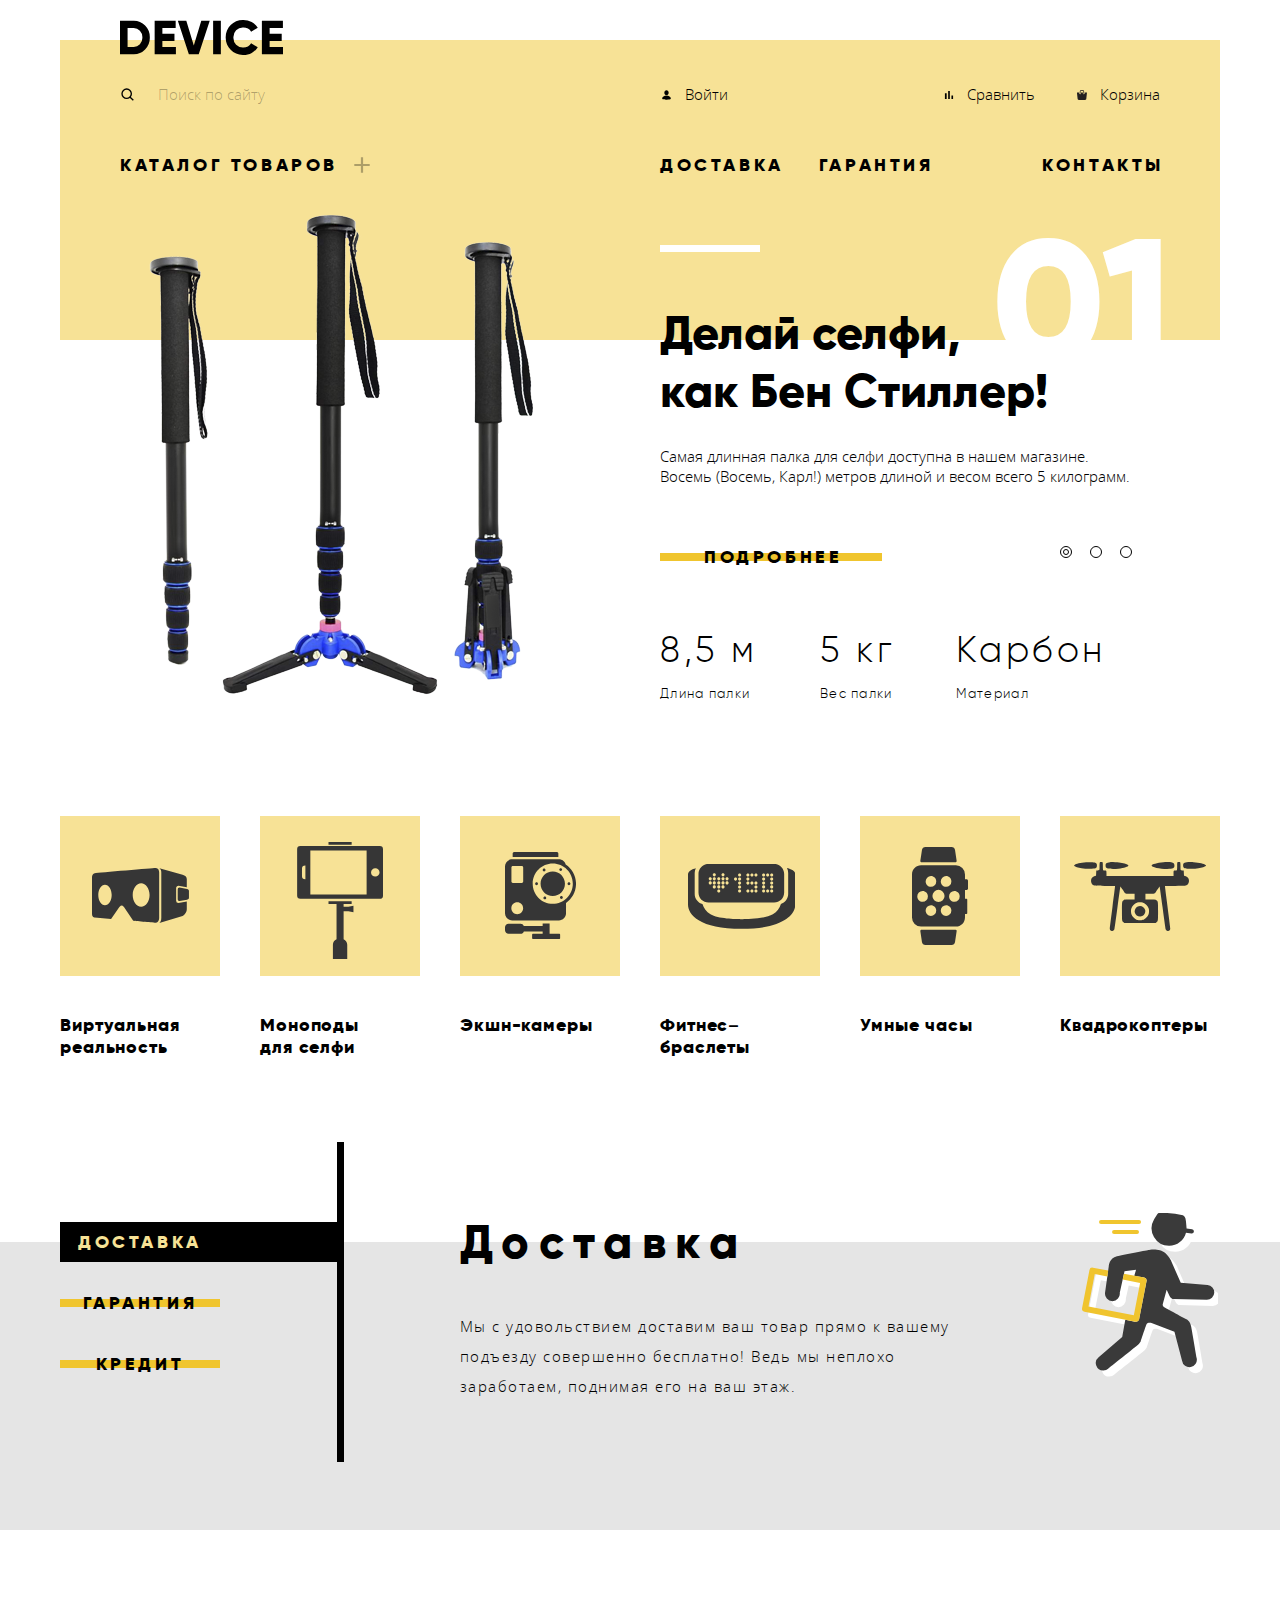
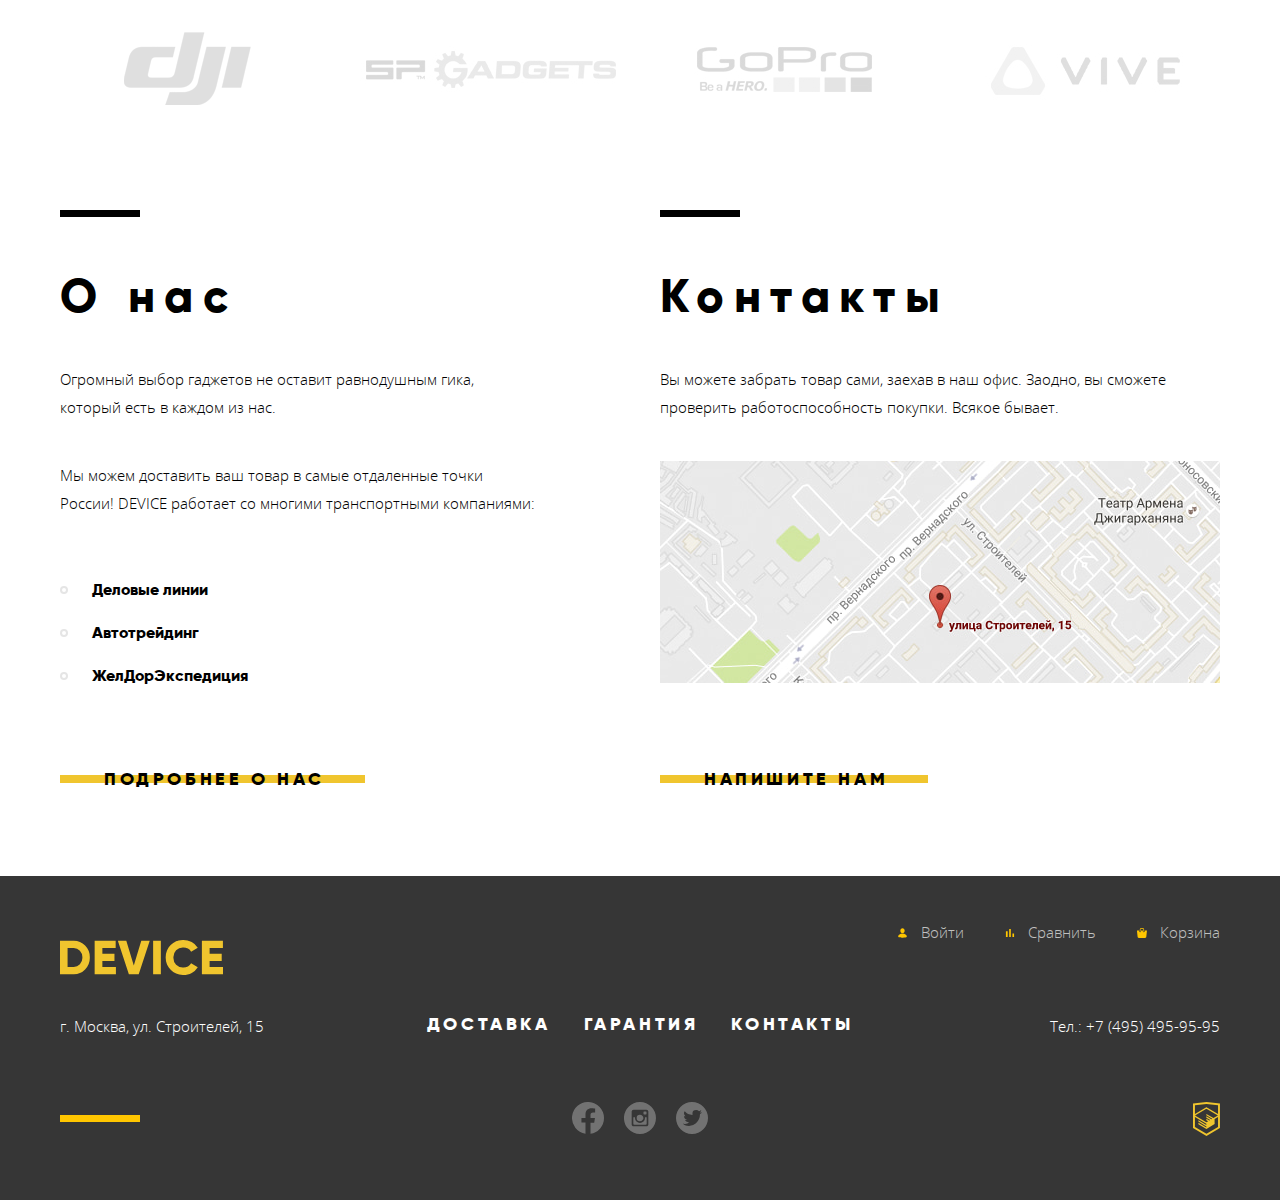
==== commit f0e3d58a: "Корректировки" ====
--- a/index.html
+++ b/index.html
@@ -37,25 +37,37 @@
 
           <li class="header-user-nav__item header-user-nav__item-login">
 
-            <a href="">Войти</a>
-
-            <svg width="9" height="10" fill="none" xmlns="http://www.w3.org/2000/svg" aria-hidden="true" focusable="false"><path d="M4.5.33c1.2 0 2.17 1.05 2.17 2.34C6.67 3.96 5.7 5 4.5 5S2.33 3.96 2.33 2.67c0-1.3.97-2.34 2.17-2.34zm0 9.34s4.33 0 4.33-1.17c0-1.4-2.1-2.92-4.33-2.92C2.28 5.58.17 7.1.17 8.5c0 1.17 4.33 1.17 4.33 1.17z" fill="#000"/></svg>
+            <a href="">
+
+              <svg width="9" height="10" fill="none" xmlns="http://www.w3.org/2000/svg" aria-hidden="true" focusable="false"><path d="M4.5.33c1.2 0 2.17 1.05 2.17 2.34C6.67 3.96 5.7 5 4.5 5S2.33 3.96 2.33 2.67c0-1.3.97-2.34 2.17-2.34zm0 9.34s4.33 0 4.33-1.17c0-1.4-2.1-2.92-4.33-2.92C2.28 5.58.17 7.1.17 8.5c0 1.17 4.33 1.17 4.33 1.17z" fill="#000"/></svg>
+
+              Войти
+
+            </a>
 
           </li>
 
           <li class="header-user-nav__item">
 
-            <a href="">Сравнить</a>
-
-            <svg width="10" height="10" fill="none" xmlns="http://www.w3.org/2000/svg" aria-hidden="true" focusable="false"><path d="M.92 3.37h1.75v5.71H.92V3.37zM4.18.92h1.64v8.16H4.18V.92zm3.27 4.66h1.63v3.5H7.45v-3.5z" fill="#000"/></svg>
+            <a href="">
+
+              <svg width="10" height="10" fill="none" xmlns="http://www.w3.org/2000/svg" aria-hidden="true" focusable="false"><path d="M.92 3.37h1.75v5.71H.92V3.37zM4.18.92h1.64v8.16H4.18V.92zm3.27 4.66h1.63v3.5H7.45v-3.5z" fill="#000"/></svg>
+
+              Сравнить
+
+            </a>
 
           </li>
 
           <li class="header-user-nav__item">
 
-            <a href="">Корзина</a>
-
-            <svg width="10" height="10" fill="none" xmlns="http://www.w3.org/2000/svg" aria-hidden="true" focusable="false"><path d="M9.862 2.522a.358.358 0 00-.273-.129H7.658V3.42c0 .471-.404.855-.901.855s-.901-.384-.901-.855V2.393H4.054V3.42c0 .471-.404.855-.9.855-.498 0-.902-.384-.902-.855V2.393H.321a.358.358 0 00-.273.129.397.397 0 00-.09.3l.648 5.963C.618 9.457 1.142 10 1.784 10h6.342c.642 0 1.166-.543 1.178-1.215l.649-5.964a.398.398 0 00-.09-.3z" fill="#231F20"/><path d="M3.153 3.76c.2 0 .36-.153.36-.341v-1.88c0-.528.562-.855 1.082-.855h.9c.548 0 .902.335.902.854v1.88c0 .19.161.343.36.343.199 0 .36-.154.36-.342v-1.88C7.117.646 6.435 0 5.496 0h-.901C3.6 0 2.793.69 2.793 1.538v1.88c0 .19.162.343.36.343z" fill="#231F20"/></svg>
+            <a href="">
+
+              <svg width="10" height="10" fill="none" xmlns="http://www.w3.org/2000/svg" aria-hidden="true" focusable="false"><path d="M9.862 2.522a.358.358 0 00-.273-.129H7.658V3.42c0 .471-.404.855-.901.855s-.901-.384-.901-.855V2.393H4.054V3.42c0 .471-.404.855-.9.855-.498 0-.902-.384-.902-.855V2.393H.321a.358.358 0 00-.273.129.397.397 0 00-.09.3l.648 5.963C.618 9.457 1.142 10 1.784 10h6.342c.642 0 1.166-.543 1.178-1.215l.649-5.964a.398.398 0 00-.09-.3z" fill="#231F20"/><path d="M3.153 3.76c.2 0 .36-.153.36-.341v-1.88c0-.528.562-.855 1.082-.855h.9c.548 0 .902.335.902.854v1.88c0 .19.161.343.36.343.199 0 .36-.154.36-.342v-1.88C7.117.646 6.435 0 5.496 0h-.901C3.6 0 2.793.69 2.793 1.538v1.88c0 .19.162.343.36.343z" fill="#231F20"/></svg>
+
+              Корзина
+
+            </a>
 
           </li>
 
@@ -171,7 +183,8 @@
 
               <h3>Делай селфи,<br>как Бен Стиллер!</h3>
 
-              <p>Самая длинная палка для селфи доступна в нашем магазине. Восемь (Восемь, Карл!) метров длиной и весом всего 5 килограмм.</p>
+              <p>Самая длинная палка для селфи доступна в нашем магазине.<br>
+                Восемь (Восемь, Карл!) метров длиной и весом всего 5 килограмм.</p>
 
               <dl class="slider-description__list">
 
@@ -287,17 +300,81 @@
 
         <ul class="catalog__list">
 
+          <li class="catalog__item catalog__item_1">
+
+            <a href="">
+
+              <div class="catalog__item_inner">
+
+                <svg width="97" height="55" fill="none" xmlns="http://www.w3.org/2000/svg" aria-hidden="true" focusable="false"><path d="M84.13 32.64V20c0-1.3 1.05-2.37 2.34-2.37l8.32 1.58v-8.19c0-2.35-1.7-3.43-4.2-4.26L67.4.18c1.62 1.39 1.9 2.04 1.9 4.4v45.2c0 2.36-.46 4.07-1.97 5.21l23.26-7.07c2.4-.83 4.2-4.21 4.2-6.57v-7.91l-8.32 1.57a2.35 2.35 0 01-2.34-2.37z" fill="#363636"/><path d="M95.13 20.98l-7.6-1.45c-1 0-1.82.83-1.82 1.86v9.86c0 1.03.81 1.86 1.82 1.86l7.6-1.43c1.15-.42 1.82-.83 1.82-1.86v-6.99c0-1.02-.76-1.5-1.82-1.85zM67.17 4.48c0-5.08-4.23-4.46-4.23-4.46S5.84 4.74 2.84 5.15C-.16 5.55 0 9.53 0 9.53v36.28c0 3.74 2.6 3.75 2.6 3.75l16.48 1.4L27.2 39.3s1.11-1.83 2.5-1.83c1.4 0 2.44 1.86 2.44 1.86l9.06 13.52s18.9 1.91 22.52 1.91c3.63 0 3.44-5.02 3.44-5.02V4.48zM12.98 37.2c-3.7 0-6.7-4.6-6.7-10.27 0-5.68 3-10.28 6.7-10.28s6.7 4.6 6.7 10.28c0 5.67-3 10.27-6.7 10.27zm36.16 1.43c-4.66 0-8.44-5.24-8.44-11.7 0-6.47 3.78-11.7 8.44-11.7s8.44 5.23 8.44 11.7c0 6.46-3.78 11.7-8.44 11.7z" fill="#363636"/></svg>
+
+              </div>
+
+              <span>Виртуальная реальность</span>
+
+            </a>
+
+          </li>
+
+          <li class="catalog__item catalog__item_2">
+
+            <a href="catalog.html">
+
+              <div class="catalog__item_inner">
+
+                <svg width="86" height="117" fill="none" xmlns="http://www.w3.org/2000/svg" aria-hidden="true" focusable="false"><path d="M82.82 4.01H3.33A3.19 3.19 0 00.14 7.2V53.6a3.19 3.19 0 003.19 3.2h79.5A3.19 3.19 0 0086 53.6V7.2A3.19 3.19 0 0082.82 4zM8.4 37.24h-.22a3.19 3.19 0 01-3.2-3.2v-7.28a3.19 3.19 0 013.2-3.18h.22v13.66zM69.62 52.4H13.34v-44h56.28v44zm8.78-17.86a4.15 4.15 0 110-8.29 4.15 4.15 0 010 8.3zM54.65 0H31.5v2.76h23.15V0zM46.6 64.86V61.9h8.05v-2.76H31.5v2.76h8.04v35.24a6.07 6.07 0 00-3.63 5.56V117h14.33v-14.3c0-2.5-1.5-4.63-3.63-5.56v-28h4.8l5.04 1.22v-6.71l-5.05 1.21h-4.8z" fill="#363636"/></svg>
+
+              </div>
+
+              <span>Моноподы<br>для селфи</span>
+
+            </a>
+
+          </li>
+
+          <li class="catalog__item catalog__item_3">
+
+            <a href="">
+
+              <div class="catalog__item_inner">
+
+                <svg width="71" height="87" fill="none" xmlns="http://www.w3.org/2000/svg" aria-hidden="true" focusable="false"><path d="M53.349 1.49c0-.736-.578-1.49-1.311-1.49H9.053C8.32 0 7.672.754 7.672 1.49v3.522h45.676V1.49h.001zM54.202 81.809h-9.597V71.426h-6.958v2.507H18.774c-.537-1.254-1.757-2.148-3.181-2.148H3.559C1.642 71.784 0 73.387 0 75.311v3.018c0 1.924 1.642 3.48 3.559 3.48h12.035c1.511 0 2.792-.896 3.269-2.326h18.785v2.326H28.13c-.533 0-1.01.437-1.01.972v3.172c0 .535.478 1.048 1.01 1.048h26.072c.533 0 .93-.513.93-1.048V82.78c0-.535-.397-.971-.93-.971zM60.666 12.39c-.861-2.937-3.567-5.05-6.771-5.05H7.148C3.25 7.34 0 10.449 0 14.361v46.9c0 3.912 3.25 7.121 7.148 7.121h46.747c3.898 0 7.126-3.209 7.126-7.121V50.915c6.066-4.204 10.001-11.211 10.001-19.164-.001-8.079-4.132-15.181-10.356-19.361zM12.238 62.151c-3.259 0-5.901-2.65-5.901-5.921 0-3.27 2.642-5.922 5.901-5.922s5.902 2.652 5.902 5.922c0 3.271-2.643 5.921-5.902 5.921zm5.961-32.605c0 .786-.635 1.422-1.418 1.422h-8.94c-.783 0-1.418-.637-1.418-1.422v-14.16c0-.786.635-1.423 1.418-1.423h8.939c.783 0 1.418.637 1.418 1.423v14.16h.001zm29.563 22.312c-11.076 0-20.057-9.01-20.057-20.123 0-11.113 8.98-20.124 20.057-20.124 11.077 0 20.058 9.01 20.058 20.124 0 11.114-8.981 20.123-20.058 20.123z" fill="#363636"/><path d="M47.762 43.964c6.7312 0 12.188-5.4751 12.188-12.229 0-6.7539-5.4568-12.229-12.188-12.229-6.7313 0-12.188 5.4751-12.188 12.229 0 6.7539 5.4567 12.229 12.188 12.229zM31.562 33.171c.7925 0 1.435-.6424 1.435-1.435 0-.7925-.6425-1.435-1.435-1.435-.7926 0-1.435.6425-1.435 1.435 0 .7926.6424 1.435 1.435 1.435zM63.963 33.171c.7925 0 1.435-.6424 1.435-1.435 0-.7925-.6425-1.435-1.435-1.435-.7926 0-1.435.6425-1.435 1.435 0 .7926.6424 1.435 1.435 1.435zM39.109 19.429c.7925 0 1.4349-.6425 1.4349-1.435 0-.7925-.6424-1.435-1.4349-1.435-.7926 0-1.435.6425-1.435 1.435 0 .7925.6424 1.435 1.435 1.435zM56.415 46.912c.7898 0 1.43-.6429 1.43-1.436 0-.7931-.6402-1.436-1.43-1.436s-1.43.6429-1.43 1.436c0 .7931.6402 1.436 1.43 1.436zM55.697 19c.7925 0 1.435-.6425 1.435-1.435 0-.7925-.6425-1.435-1.435-1.435-.7926 0-1.435.6425-1.435 1.435 0 .7925.6424 1.435 1.435 1.435zM39.8279 47.341c.7926 0 1.435-.6425 1.435-1.435 0-.7925-.6424-1.435-1.435-1.435-.7925 0-1.435.6425-1.435 1.435 0 .7925.6425 1.435 1.435 1.435z" fill="#363636"/></svg>
+
+              </div>
+
+              <span>Экшн-камеры</span>
+
+            </a>
+
+          </li>
+
+          <li class="catalog__item catalog__item_4">
+
+            <a href="">
+
+              <div class="catalog__item_inner">
+
+                <svg width="107" height="65" fill="none" xmlns="http://www.w3.org/2000/svg" aria-hidden="true" focusable="false"><path d="M98.967 4.074c.752 1.441 1.209 3.08 1.209 4.818v21.102c0 4.616-3.092 8.527-7.246 9.9-1.325 3.987-3.778 7.854-8.051 10.432-8.676 5.231-31.124 4.837-31.198 4.837-.078 0-22.513.395-31.189-4.837-4.216-2.545-6.708-6.347-8.042-10.279-4.418-1.209-7.756-5.251-7.756-10.053V8.893c0-1.688.427-3.282 1.139-4.693C4.17 5.109 0 6.918 0 10.434v29.983C0 50.668 11.839 64.85 53.657 64.85c41.82 0 53.657-14.182 53.657-24.433V10.434c-.001-3.684-4.576-5.494-8.347-6.36z" fill="#363636"/><path d="M20.561 38.459h65.523c5.564 0 10.074-4.513 10.074-10.077V9.935c0-5.563-4.51-10.075-10.074-10.075H20.561c-5.564 0-10.075 4.511-10.075 10.075v18.447c0 5.564 4.511 10.077 10.075 10.077zM83.695 9.468c.867 0 1.569.703 1.569 1.57 0 .866-.702 1.569-1.569 1.569s-1.568-.703-1.568-1.569c0-.868.701-1.57 1.568-1.57zm0 4.039c.867 0 1.569.703 1.569 1.568 0 .867-.702 1.569-1.569 1.569s-1.568-.702-1.568-1.569c0-.865.701-1.568 1.568-1.568zm0 4.039c.867 0 1.569.702 1.569 1.569 0 .866-.702 1.569-1.569 1.569s-1.568-.703-1.568-1.569c0-.867.701-1.569 1.568-1.569zm0 3.827c.867 0 1.569.704 1.569 1.569 0 .867-.702 1.568-1.569 1.568s-1.568-.701-1.568-1.568c0-.866.701-1.569 1.568-1.569zm0 4.039c.867 0 1.569.702 1.569 1.569 0 .865-.702 1.568-1.569 1.568s-1.568-.704-1.568-1.568c0-.867.701-1.569 1.568-1.569zM79.656 9.468c.867 0 1.568.703 1.568 1.57 0 .866-.701 1.569-1.568 1.569-.865 0-1.568-.703-1.568-1.569 0-.868.703-1.57 1.568-1.57zm0 15.944c.867 0 1.568.702 1.568 1.569 0 .865-.701 1.568-1.568 1.568-.865 0-1.568-.704-1.568-1.568 0-.867.703-1.569 1.568-1.569zM75.619 9.468c.865 0 1.568.703 1.568 1.57 0 .866-.703 1.569-1.568 1.569-.867 0-1.569-.703-1.569-1.569 0-.868.702-1.57 1.569-1.57zm0 4.039c.865 0 1.568.703 1.568 1.568 0 .867-.703 1.569-1.568 1.569-.867 0-1.569-.702-1.569-1.569 0-.865.702-1.568 1.569-1.568zm0 4.039c.865 0 1.568.702 1.568 1.569 0 .866-.703 1.569-1.568 1.569-.867 0-1.569-.703-1.569-1.569 0-.867.702-1.569 1.569-1.569zm0 3.827c.865 0 1.568.704 1.568 1.569 0 .867-.703 1.568-1.568 1.568-.867 0-1.569-.701-1.569-1.568 0-.866.702-1.569 1.569-1.569zm0 4.039c.865 0 1.568.702 1.568 1.569 0 .865-.703 1.568-1.568 1.568-.867 0-1.569-.704-1.569-1.568 0-.867.702-1.569 1.569-1.569zM67.965 9.468c.867 0 1.568.703 1.568 1.57 0 .866-.701 1.569-1.568 1.569-.867 0-1.568-.703-1.568-1.569-.001-.868.703-1.57 1.568-1.57zm0 8.078c.867 0 1.568.702 1.568 1.569 0 .866-.701 1.569-1.568 1.569-.867 0-1.568-.703-1.568-1.569-.001-.867.703-1.569 1.568-1.569zm0 3.881c.867 0 1.568.701 1.568 1.568 0 .865-.701 1.569-1.568 1.569-.867 0-1.568-.704-1.568-1.569-.001-.867.703-1.568 1.568-1.568zm0 3.985c.867 0 1.568.702 1.568 1.569 0 .865-.701 1.568-1.568 1.568-.867 0-1.568-.704-1.568-1.568-.001-.867.703-1.569 1.568-1.569zM63.926 9.468c.867 0 1.57.703 1.57 1.57 0 .866-.703 1.569-1.57 1.569-.865 0-1.569-.703-1.569-1.569-.001-.868.704-1.57 1.569-1.57zm0 8.078c.867 0 1.57.702 1.57 1.569 0 .866-.703 1.569-1.57 1.569-.865 0-1.569-.703-1.569-1.569-.001-.867.704-1.569 1.569-1.569zm0 7.866c.867 0 1.57.702 1.57 1.569 0 .865-.703 1.568-1.57 1.568-.865 0-1.569-.704-1.569-1.568-.001-.867.704-1.569 1.569-1.569zM59.888 9.468c.865 0 1.569.703 1.569 1.57 0 .866-.704 1.569-1.569 1.569-.867 0-1.568-.703-1.568-1.569-.001-.868.701-1.57 1.568-1.57zm0 4.039c.865 0 1.569.703 1.569 1.568 0 .867-.704 1.569-1.569 1.569-.867 0-1.568-.702-1.568-1.569-.001-.865.701-1.568 1.568-1.568zm0 4.039c.865 0 1.569.702 1.569 1.569 0 .866-.704 1.569-1.569 1.569-.867 0-1.568-.703-1.568-1.569-.001-.867.701-1.569 1.568-1.569zm0 7.866c.865 0 1.569.702 1.569 1.569 0 .865-.704 1.568-1.569 1.568-.867 0-1.568-.704-1.568-1.568-.001-.867.701-1.569 1.568-1.569zm-8.29-15.944c.867 0 1.569.703 1.569 1.57 0 .866-.702 1.569-1.569 1.569s-1.568-.703-1.568-1.569c-.001-.868.701-1.57 1.568-1.57zm0 4.039c.867 0 1.569.703 1.569 1.568 0 .867-.702 1.569-1.569 1.569s-1.568-.702-1.568-1.569c-.001-.865.701-1.568 1.568-1.568zm0 4.039c.867 0 1.569.702 1.569 1.569 0 .866-.702 1.569-1.569 1.569s-1.568-.703-1.568-1.569c-.001-.867.701-1.569 1.568-1.569zm0 3.881c.867 0 1.569.701 1.569 1.568 0 .865-.702 1.569-1.569 1.569s-1.568-.704-1.568-1.569c-.001-.867.701-1.568 1.568-1.568zm0 3.985c.867 0 1.569.702 1.569 1.569 0 .865-.702 1.568-1.569 1.568s-1.568-.704-1.568-1.568c-.001-.867.701-1.569 1.568-1.569zm-4.039-11.905c.867 0 1.568.703 1.568 1.568 0 .867-.701 1.569-1.568 1.569-.867 0-1.569-.702-1.569-1.569 0-.865.701-1.568 1.569-1.568zm-8.502-.212c.865 0 1.569.703 1.569 1.568 0 .867-.704 1.569-1.569 1.569-.867 0-1.571-.703-1.571-1.569 0-.865.703-1.568 1.571-1.568zm0 4.038c.865 0 1.569.703 1.569 1.57 0 .866-.704 1.57-1.569 1.57-.867 0-1.571-.704-1.571-1.57 0-.867.703-1.57 1.571-1.57zm-4.039-8.078c.865 0 1.568.703 1.568 1.57 0 .866-.704 1.568-1.568 1.568-.867 0-1.569-.703-1.569-1.568 0-.867.701-1.57 1.569-1.57zm0 4.04c.865 0 1.568.703 1.568 1.568 0 .867-.704 1.569-1.568 1.569-.867 0-1.569-.703-1.569-1.569 0-.865.701-1.568 1.569-1.568zm0 4.038c.865 0 1.568.703 1.568 1.57 0 .866-.704 1.57-1.568 1.57-.867 0-1.569-.704-1.569-1.57 0-.867.701-1.57 1.569-1.57zm0 4.04c.865 0 1.568.704 1.568 1.569 0 .867-.704 1.568-1.568 1.568-.867 0-1.569-.701-1.569-1.568 0-.866.701-1.569 1.569-1.569zm-4.254-8.078c.867 0 1.569.703 1.569 1.568 0 .867-.702 1.569-1.569 1.569s-1.568-.703-1.568-1.569c0-.865.701-1.568 1.568-1.568zm0 4.038c.867 0 1.569.703 1.569 1.57 0 .866-.702 1.57-1.569 1.57s-1.568-.704-1.568-1.57c0-.867.701-1.57 1.568-1.57zm0 4.04c.867 0 1.569.704 1.569 1.569 0 .867-.702 1.568-1.569 1.568s-1.568-.701-1.568-1.568c0-.866.701-1.569 1.568-1.569zm0 4.039c.867 0 1.569.702 1.569 1.569 0 .865-.702 1.568-1.569 1.568s-1.568-.704-1.568-1.568c0-.867.701-1.569 1.568-1.569zM26.3 9.255c.867 0 1.571.703 1.571 1.57 0 .866-.704 1.568-1.571 1.568-.865 0-1.569-.703-1.569-1.568 0-.867.704-1.57 1.569-1.57zm0 4.04c.867 0 1.571.703 1.571 1.568 0 .867-.704 1.569-1.571 1.569-.865 0-1.569-.703-1.569-1.569 0-.865.704-1.568 1.569-1.568zm0 4.038c.867 0 1.571.703 1.571 1.57 0 .866-.704 1.57-1.571 1.57-.865 0-1.569-.704-1.569-1.57 0-.867.704-1.57 1.569-1.57zm0 4.04c.867 0 1.571.704 1.571 1.569 0 .867-.704 1.568-1.571 1.568-.865 0-1.569-.701-1.569-1.568 0-.866.704-1.569 1.569-1.569zm-4.037-8.078c.865 0 1.569.703 1.569 1.568 0 .867-.704 1.569-1.569 1.569-.867 0-1.569-.703-1.569-1.569 0-.865.702-1.568 1.569-1.568zm0 4.038c.865 0 1.569.703 1.569 1.57 0 .866-.704 1.57-1.569 1.57-.867 0-1.569-.704-1.569-1.57 0-.867.702-1.57 1.569-1.57z" fill="#363636"/></svg>
+
+              </div>
+
+              <span>Фитнес&ndash;браслеты</span>
+
+            </a>
+
+          </li>
+
           <li class="catalog__item">
 
             <a href="">
 
               <div class="catalog__item_inner">
 
-                <svg width="97" height="55" fill="none" xmlns="http://www.w3.org/2000/svg" aria-hidden="true" focusable="false"><path d="M84.13 32.64V20c0-1.3 1.05-2.37 2.34-2.37l8.32 1.58v-8.19c0-2.35-1.7-3.43-4.2-4.26L67.4.18c1.62 1.39 1.9 2.04 1.9 4.4v45.2c0 2.36-.46 4.07-1.97 5.21l23.26-7.07c2.4-.83 4.2-4.21 4.2-6.57v-7.91l-8.32 1.57a2.35 2.35 0 01-2.34-2.37z" fill="#363636"/><path d="M95.13 20.98l-7.6-1.45c-1 0-1.82.83-1.82 1.86v9.86c0 1.03.81 1.86 1.82 1.86l7.6-1.43c1.15-.42 1.82-.83 1.82-1.86v-6.99c0-1.02-.76-1.5-1.82-1.85zM67.17 4.48c0-5.08-4.23-4.46-4.23-4.46S5.84 4.74 2.84 5.15C-.16 5.55 0 9.53 0 9.53v36.28c0 3.74 2.6 3.75 2.6 3.75l16.48 1.4L27.2 39.3s1.11-1.83 2.5-1.83c1.4 0 2.44 1.86 2.44 1.86l9.06 13.52s18.9 1.91 22.52 1.91c3.63 0 3.44-5.02 3.44-5.02V4.48zM12.98 37.2c-3.7 0-6.7-4.6-6.7-10.27 0-5.68 3-10.28 6.7-10.28s6.7 4.6 6.7 10.28c0 5.67-3 10.27-6.7 10.27zm36.16 1.43c-4.66 0-8.44-5.24-8.44-11.7 0-6.47 3.78-11.7 8.44-11.7s8.44 5.23 8.44 11.7c0 6.46-3.78 11.7-8.44 11.7z" fill="#363636"/></svg>
+                <svg width="56" height="98" fill="none" xmlns="http://www.w3.org/2000/svg" aria-hidden="true" focusable="false"><path d="M54.5 32.2h-1.52v-4.64a9.16 9.16 0 00-9.08-9.19H9.08c-5 0-9.08 4.13-9.08 9.19v42.86a9.16 9.16 0 009.08 9.19H43.9c5 0 9.08-4.13 9.08-9.19v-3.41h1.52c.41 0 .75-.34.75-.76V52.47a.76.76 0 00-.76-.77h-1.51v-8.79h1.52c.83 0 1.5-.68 1.5-1.53v-7.65c0-.84-.67-1.53-1.5-1.53zm-20.42-3.11c2.93 0 5.3 2.4 5.3 5.36a5.33 5.33 0 01-5.3 5.35c-2.92 0-5.3-2.4-5.3-5.35a5.33 5.33 0 015.3-5.36zm-15.13 0c2.92 0 5.3 2.4 5.3 5.36a5.33 5.33 0 01-5.3 5.35c-2.93 0-5.3-2.4-5.3-5.35a5.33 5.33 0 015.3-5.36zM5.3 49.39a5.33 5.33 0 015.3-5.35c2.92 0 5.3 2.4 5.3 5.36a5.33 5.33 0 01-5.3 5.36c-2.93 0-5.3-2.4-5.3-5.36zm13.64 19.5c-2.92 0-5.3-2.4-5.3-5.35a5.33 5.33 0 015.3-5.36c2.93 0 5.3 2.4 5.3 5.36a5.33 5.33 0 01-5.3 5.35zm1.5-19.9a6.09 6.09 0 016.05-6.12 6.09 6.09 0 016.06 6.12 6.09 6.09 0 01-6.06 6.13 6.1 6.1 0 01-6.05-6.13zm13.64 19.9c-2.92 0-5.3-2.4-5.3-5.35a5.33 5.33 0 015.3-5.36c2.93 0 5.3 2.4 5.3 5.36a5.33 5.33 0 01-5.3 5.35zm8.3-14.13c-2.92 0-5.3-2.4-5.3-5.36a5.33 5.33 0 015.3-5.36c2.93 0 5.3 2.4 5.3 5.36a5.33 5.33 0 01-5.3 5.36zM9.65 15.31h33.68c.85 0 1.44-.68 1.3-1.51l-1.6-10.77A3.68 3.68 0 0039.5 0H13.47a3.68 3.68 0 00-3.51 3.03L8.34 13.8c-.12.83.46 1.51 1.3 1.51zM43.33 82.67H9.65c-.85 0-1.43.68-1.3 1.52l1.6 10.76a3.68 3.68 0 003.52 3.03h26.04a3.68 3.68 0 003.51-3.02l1.62-10.77a1.28 1.28 0 00-1.3-1.52z" fill="#363636"/></svg>
 
               </div>
 
-              <span>Виртуальная реальность</span>
+              <span>Умные часы</span>
 
             </a>
 
@@ -305,78 +382,14 @@
 
           <li class="catalog__item">
 
-            <a href="catalog.html">
+            <a href="">
 
               <div class="catalog__item_inner">
 
-                <svg width="86" height="117" fill="none" xmlns="http://www.w3.org/2000/svg" aria-hidden="true" focusable="false"><path d="M82.82 4.01H3.33A3.19 3.19 0 00.14 7.2V53.6a3.19 3.19 0 003.19 3.2h79.5A3.19 3.19 0 0086 53.6V7.2A3.19 3.19 0 0082.82 4zM8.4 37.24h-.22a3.19 3.19 0 01-3.2-3.2v-7.28a3.19 3.19 0 013.2-3.18h.22v13.66zM69.62 52.4H13.34v-44h56.28v44zm8.78-17.86a4.15 4.15 0 110-8.29 4.15 4.15 0 010 8.3zM54.65 0H31.5v2.76h23.15V0zM46.6 64.86V61.9h8.05v-2.76H31.5v2.76h8.04v35.24a6.07 6.07 0 00-3.63 5.56V117h14.33v-14.3c0-2.5-1.5-4.63-3.63-5.56v-28h4.8l5.04 1.22v-6.71l-5.05 1.21h-4.8z" fill="#363636"/></svg>
+                <svg width="132" height="69" fill="none" xmlns="http://www.w3.org/2000/svg" aria-hidden="true" focusable="false"><path d="M12.052.258C6.507.745 1.838 1.85.575 2.93c-.722.616-.722.616-.232 1.156.644.72 3.713 1.645 7.247 2.237 3.998.668 12.51.693 13.724.051 1.212-.668 1.624-1.414 1.624-2.981 0-1.619-.62-2.416-2.218-2.853C19.274.154 14.942 0 12.052.258zM25.774.488c-.129.283-.258 2.108-.258 4.112 0 4.061.155 3.778-2.192 3.933l-1.03.077-.13 2.545-.129 2.544-1.186.283c-2.58.668-4 2.595-3.792 5.294.128 1.927 1.03 3.341 2.579 4.087 1.109.513 1.47.538 11.246.538 5.545 0 10.137.079 10.188.18.051.13-1.11 9.408-2.58 20.64-1.444 11.23-2.682 20.997-2.708 21.666-.051 1.617.826 2.62 2.348 2.62 1.237 0 2.012-.64 2.321-1.9.13-.514 1.496-10.334 3.018-21.822 1.522-11.463 2.863-20.869 2.94-20.869.104 0 1.084 1.413 2.193 3.136 2.94 4.626 2.399 4.317 7.635 4.317h4.359v5.63l-5.133.077c-4.72.077-5.21.127-5.881.615-1.573 1.157-1.625 1.415-1.625 10.977 0 9.534.026 9.792 1.522 11.05l.851.695H81.695l.851-.696c1.496-1.257 1.52-1.515 1.52-11.05 0-9.56-.05-9.819-1.622-10.976-.671-.488-1.162-.538-5.882-.615l-5.132-.077v-5.63h4.36c5.234 0 4.693.309 7.633-4.317 1.11-1.723 2.09-3.136 2.194-3.136.076 0 1.418 9.406 2.94 20.869 1.522 11.488 2.889 21.308 3.018 21.821.31 1.26 1.082 1.902 2.321 1.902 1.522 0 2.4-1.004 2.347-2.621-.026-.67-1.264-10.436-2.71-21.666-1.468-11.232-2.63-20.51-2.577-20.64.05-.101 4.641-.18 10.189-.18 9.775 0 10.136-.025 11.244-.538 1.548-.746 2.45-2.16 2.579-4.087.207-2.699-1.211-4.626-3.791-5.294l-1.187-.283-.127-2.544-.129-2.545-1.032-.077c-2.347-.155-2.194.128-2.194-3.933 0-2.004-.128-3.829-.257-4.112-.206-.36-.543-.488-1.367-.488-.619 0-1.238.128-1.42.309-.206.205-.309 1.465-.309 3.932 0 2.467-.103 3.727-.31 3.932-.18.18-.901.308-1.649.308-1.626 0-1.652.052-1.652 3.11v2.287H32.48v-2.287c0-3.058-.024-3.11-1.65-3.11-.748 0-1.47-.129-1.65-.308-.207-.205-.31-1.465-.31-3.932 0-2.467-.103-3.727-.31-3.932-.18-.18-.8-.309-1.418-.309-.825 0-1.16.128-1.368.488zm42.843 40.12c2.889.899 5.392 3.393 6.166 6.168.439 1.543.31 4.216-.284 5.784-.696 1.875-2.685 4.01-4.565 4.935-1.29.642-1.754.719-3.921.719s-2.631-.077-3.92-.719c-1.885-.926-3.87-3.06-4.567-4.935-.592-1.568-.722-4.24-.283-5.784.748-2.723 3.25-5.27 6.061-6.168 2.012-.642 3.3-.642 5.313 0z" fill="#363636"/><path d="M63.794 44.438c-2.036.925-3.507 3.649-3.069 5.73.774 3.677 4.824 5.553 7.996 3.702 1.985-1.158 2.991-3.547 2.451-5.783-.568-2.39-2.734-4.138-5.16-4.138-.645 0-1.625.232-2.218.489zM36.092.154c-3.92.668-4.513 1.131-4.513 3.444 0 1.825.463 2.416 2.268 2.956 1.55.462 7.172.514 10.5.128 6.86-.822 11.322-2.544 9.698-3.752-1.265-.9-4.902-1.876-9.054-2.39-2.475-.308-7.996-.54-8.9-.386zM89.484.258C83.165.848 77.62 2.339 77.62 3.444c0 1.722 7.84 3.47 15.63 3.495 5.804 0 7.196-.642 7.196-3.34 0-1.825-.619-2.622-2.373-3.085C96.423.103 92.398 0 89.484.258zM112.777.283c-1.781.231-3.019.77-3.431 1.491-.387.77-.31 2.904.154 3.572.928 1.31 1.652 1.465 7.069 1.465 3.661 0 5.801-.129 7.866-.488 3.534-.592 6.603-1.517 7.248-2.237.49-.54.49-.54-.233-1.156-1.34-1.13-5.958-2.185-11.916-2.672-3.481-.283-4.488-.283-6.757.025z" fill="#363636"/></svg>
 
               </div>
 
-              <span>Моноподы для селфи</span>
-
-            </a>
-
-          </li>
-
-          <li class="catalog__item">
-
-            <a href="">
-
-              <div class="catalog__item_inner">
-
-                <svg width="71" height="87" fill="none" xmlns="http://www.w3.org/2000/svg" aria-hidden="true" focusable="false"><path d="M53.349 1.49c0-.736-.578-1.49-1.311-1.49H9.053C8.32 0 7.672.754 7.672 1.49v3.522h45.676V1.49h.001zM54.202 81.809h-9.597V71.426h-6.958v2.507H18.774c-.537-1.254-1.757-2.148-3.181-2.148H3.559C1.642 71.784 0 73.387 0 75.311v3.018c0 1.924 1.642 3.48 3.559 3.48h12.035c1.511 0 2.792-.896 3.269-2.326h18.785v2.326H28.13c-.533 0-1.01.437-1.01.972v3.172c0 .535.478 1.048 1.01 1.048h26.072c.533 0 .93-.513.93-1.048V82.78c0-.535-.397-.971-.93-.971zM60.666 12.39c-.861-2.937-3.567-5.05-6.771-5.05H7.148C3.25 7.34 0 10.449 0 14.361v46.9c0 3.912 3.25 7.121 7.148 7.121h46.747c3.898 0 7.126-3.209 7.126-7.121V50.915c6.066-4.204 10.001-11.211 10.001-19.164-.001-8.079-4.132-15.181-10.356-19.361zM12.238 62.151c-3.259 0-5.901-2.65-5.901-5.921 0-3.27 2.642-5.922 5.901-5.922s5.902 2.652 5.902 5.922c0 3.271-2.643 5.921-5.902 5.921zm5.961-32.605c0 .786-.635 1.422-1.418 1.422h-8.94c-.783 0-1.418-.637-1.418-1.422v-14.16c0-.786.635-1.423 1.418-1.423h8.939c.783 0 1.418.637 1.418 1.423v14.16h.001zm29.563 22.312c-11.076 0-20.057-9.01-20.057-20.123 0-11.113 8.98-20.124 20.057-20.124 11.077 0 20.058 9.01 20.058 20.124 0 11.114-8.981 20.123-20.058 20.123z" fill="#363636"/><path d="M47.762 43.964c6.7312 0 12.188-5.4751 12.188-12.229 0-6.7539-5.4568-12.229-12.188-12.229-6.7313 0-12.188 5.4751-12.188 12.229 0 6.7539 5.4567 12.229 12.188 12.229zM31.562 33.171c.7925 0 1.435-.6424 1.435-1.435 0-.7925-.6425-1.435-1.435-1.435-.7926 0-1.435.6425-1.435 1.435 0 .7926.6424 1.435 1.435 1.435zM63.963 33.171c.7925 0 1.435-.6424 1.435-1.435 0-.7925-.6425-1.435-1.435-1.435-.7926 0-1.435.6425-1.435 1.435 0 .7926.6424 1.435 1.435 1.435zM39.109 19.429c.7925 0 1.4349-.6425 1.4349-1.435 0-.7925-.6424-1.435-1.4349-1.435-.7926 0-1.435.6425-1.435 1.435 0 .7925.6424 1.435 1.435 1.435zM56.415 46.912c.7898 0 1.43-.6429 1.43-1.436 0-.7931-.6402-1.436-1.43-1.436s-1.43.6429-1.43 1.436c0 .7931.6402 1.436 1.43 1.436zM55.697 19c.7925 0 1.435-.6425 1.435-1.435 0-.7925-.6425-1.435-1.435-1.435-.7926 0-1.435.6425-1.435 1.435 0 .7925.6424 1.435 1.435 1.435zM39.8279 47.341c.7926 0 1.435-.6425 1.435-1.435 0-.7925-.6424-1.435-1.435-1.435-.7925 0-1.435.6425-1.435 1.435 0 .7925.6425 1.435 1.435 1.435z" fill="#363636"/></svg>
-
-              </div>
-
-              <span>Экшн-камеры</span>
-
-            </a>
-
-          </li>
-
-          <li class="catalog__item">
-
-            <a href="">
-
-              <div class="catalog__item_inner">
-
-                <svg width="107" height="65" fill="none" xmlns="http://www.w3.org/2000/svg" aria-hidden="true" focusable="false"><path d="M98.967 4.074c.752 1.441 1.209 3.08 1.209 4.818v21.102c0 4.616-3.092 8.527-7.246 9.9-1.325 3.987-3.778 7.854-8.051 10.432-8.676 5.231-31.124 4.837-31.198 4.837-.078 0-22.513.395-31.189-4.837-4.216-2.545-6.708-6.347-8.042-10.279-4.418-1.209-7.756-5.251-7.756-10.053V8.893c0-1.688.427-3.282 1.139-4.693C4.17 5.109 0 6.918 0 10.434v29.983C0 50.668 11.839 64.85 53.657 64.85c41.82 0 53.657-14.182 53.657-24.433V10.434c-.001-3.684-4.576-5.494-8.347-6.36z" fill="#363636"/><path d="M20.561 38.459h65.523c5.564 0 10.074-4.513 10.074-10.077V9.935c0-5.563-4.51-10.075-10.074-10.075H20.561c-5.564 0-10.075 4.511-10.075 10.075v18.447c0 5.564 4.511 10.077 10.075 10.077zM83.695 9.468c.867 0 1.569.703 1.569 1.57 0 .866-.702 1.569-1.569 1.569s-1.568-.703-1.568-1.569c0-.868.701-1.57 1.568-1.57zm0 4.039c.867 0 1.569.703 1.569 1.568 0 .867-.702 1.569-1.569 1.569s-1.568-.702-1.568-1.569c0-.865.701-1.568 1.568-1.568zm0 4.039c.867 0 1.569.702 1.569 1.569 0 .866-.702 1.569-1.569 1.569s-1.568-.703-1.568-1.569c0-.867.701-1.569 1.568-1.569zm0 3.827c.867 0 1.569.704 1.569 1.569 0 .867-.702 1.568-1.569 1.568s-1.568-.701-1.568-1.568c0-.866.701-1.569 1.568-1.569zm0 4.039c.867 0 1.569.702 1.569 1.569 0 .865-.702 1.568-1.569 1.568s-1.568-.704-1.568-1.568c0-.867.701-1.569 1.568-1.569zM79.656 9.468c.867 0 1.568.703 1.568 1.57 0 .866-.701 1.569-1.568 1.569-.865 0-1.568-.703-1.568-1.569 0-.868.703-1.57 1.568-1.57zm0 15.944c.867 0 1.568.702 1.568 1.569 0 .865-.701 1.568-1.568 1.568-.865 0-1.568-.704-1.568-1.568 0-.867.703-1.569 1.568-1.569zM75.619 9.468c.865 0 1.568.703 1.568 1.57 0 .866-.703 1.569-1.568 1.569-.867 0-1.569-.703-1.569-1.569 0-.868.702-1.57 1.569-1.57zm0 4.039c.865 0 1.568.703 1.568 1.568 0 .867-.703 1.569-1.568 1.569-.867 0-1.569-.702-1.569-1.569 0-.865.702-1.568 1.569-1.568zm0 4.039c.865 0 1.568.702 1.568 1.569 0 .866-.703 1.569-1.568 1.569-.867 0-1.569-.703-1.569-1.569 0-.867.702-1.569 1.569-1.569zm0 3.827c.865 0 1.568.704 1.568 1.569 0 .867-.703 1.568-1.568 1.568-.867 0-1.569-.701-1.569-1.568 0-.866.702-1.569 1.569-1.569zm0 4.039c.865 0 1.568.702 1.568 1.569 0 .865-.703 1.568-1.568 1.568-.867 0-1.569-.704-1.569-1.568 0-.867.702-1.569 1.569-1.569zM67.965 9.468c.867 0 1.568.703 1.568 1.57 0 .866-.701 1.569-1.568 1.569-.867 0-1.568-.703-1.568-1.569-.001-.868.703-1.57 1.568-1.57zm0 8.078c.867 0 1.568.702 1.568 1.569 0 .866-.701 1.569-1.568 1.569-.867 0-1.568-.703-1.568-1.569-.001-.867.703-1.569 1.568-1.569zm0 3.881c.867 0 1.568.701 1.568 1.568 0 .865-.701 1.569-1.568 1.569-.867 0-1.568-.704-1.568-1.569-.001-.867.703-1.568 1.568-1.568zm0 3.985c.867 0 1.568.702 1.568 1.569 0 .865-.701 1.568-1.568 1.568-.867 0-1.568-.704-1.568-1.568-.001-.867.703-1.569 1.568-1.569zM63.926 9.468c.867 0 1.57.703 1.57 1.57 0 .866-.703 1.569-1.57 1.569-.865 0-1.569-.703-1.569-1.569-.001-.868.704-1.57 1.569-1.57zm0 8.078c.867 0 1.57.702 1.57 1.569 0 .866-.703 1.569-1.57 1.569-.865 0-1.569-.703-1.569-1.569-.001-.867.704-1.569 1.569-1.569zm0 7.866c.867 0 1.57.702 1.57 1.569 0 .865-.703 1.568-1.57 1.568-.865 0-1.569-.704-1.569-1.568-.001-.867.704-1.569 1.569-1.569zM59.888 9.468c.865 0 1.569.703 1.569 1.57 0 .866-.704 1.569-1.569 1.569-.867 0-1.568-.703-1.568-1.569-.001-.868.701-1.57 1.568-1.57zm0 4.039c.865 0 1.569.703 1.569 1.568 0 .867-.704 1.569-1.569 1.569-.867 0-1.568-.702-1.568-1.569-.001-.865.701-1.568 1.568-1.568zm0 4.039c.865 0 1.569.702 1.569 1.569 0 .866-.704 1.569-1.569 1.569-.867 0-1.568-.703-1.568-1.569-.001-.867.701-1.569 1.568-1.569zm0 7.866c.865 0 1.569.702 1.569 1.569 0 .865-.704 1.568-1.569 1.568-.867 0-1.568-.704-1.568-1.568-.001-.867.701-1.569 1.568-1.569zm-8.29-15.944c.867 0 1.569.703 1.569 1.57 0 .866-.702 1.569-1.569 1.569s-1.568-.703-1.568-1.569c-.001-.868.701-1.57 1.568-1.57zm0 4.039c.867 0 1.569.703 1.569 1.568 0 .867-.702 1.569-1.569 1.569s-1.568-.702-1.568-1.569c-.001-.865.701-1.568 1.568-1.568zm0 4.039c.867 0 1.569.702 1.569 1.569 0 .866-.702 1.569-1.569 1.569s-1.568-.703-1.568-1.569c-.001-.867.701-1.569 1.568-1.569zm0 3.881c.867 0 1.569.701 1.569 1.568 0 .865-.702 1.569-1.569 1.569s-1.568-.704-1.568-1.569c-.001-.867.701-1.568 1.568-1.568zm0 3.985c.867 0 1.569.702 1.569 1.569 0 .865-.702 1.568-1.569 1.568s-1.568-.704-1.568-1.568c-.001-.867.701-1.569 1.568-1.569zm-4.039-11.905c.867 0 1.568.703 1.568 1.568 0 .867-.701 1.569-1.568 1.569-.867 0-1.569-.702-1.569-1.569 0-.865.701-1.568 1.569-1.568zm-8.502-.212c.865 0 1.569.703 1.569 1.568 0 .867-.704 1.569-1.569 1.569-.867 0-1.571-.703-1.571-1.569 0-.865.703-1.568 1.571-1.568zm0 4.038c.865 0 1.569.703 1.569 1.57 0 .866-.704 1.57-1.569 1.57-.867 0-1.571-.704-1.571-1.57 0-.867.703-1.57 1.571-1.57zm-4.039-8.078c.865 0 1.568.703 1.568 1.57 0 .866-.704 1.568-1.568 1.568-.867 0-1.569-.703-1.569-1.568 0-.867.701-1.57 1.569-1.57zm0 4.04c.865 0 1.568.703 1.568 1.568 0 .867-.704 1.569-1.568 1.569-.867 0-1.569-.703-1.569-1.569 0-.865.701-1.568 1.569-1.568zm0 4.038c.865 0 1.568.703 1.568 1.57 0 .866-.704 1.57-1.568 1.57-.867 0-1.569-.704-1.569-1.57 0-.867.701-1.57 1.569-1.57zm0 4.04c.865 0 1.568.704 1.568 1.569 0 .867-.704 1.568-1.568 1.568-.867 0-1.569-.701-1.569-1.568 0-.866.701-1.569 1.569-1.569zm-4.254-8.078c.867 0 1.569.703 1.569 1.568 0 .867-.702 1.569-1.569 1.569s-1.568-.703-1.568-1.569c0-.865.701-1.568 1.568-1.568zm0 4.038c.867 0 1.569.703 1.569 1.57 0 .866-.702 1.57-1.569 1.57s-1.568-.704-1.568-1.57c0-.867.701-1.57 1.568-1.57zm0 4.04c.867 0 1.569.704 1.569 1.569 0 .867-.702 1.568-1.569 1.568s-1.568-.701-1.568-1.568c0-.866.701-1.569 1.568-1.569zm0 4.039c.867 0 1.569.702 1.569 1.569 0 .865-.702 1.568-1.569 1.568s-1.568-.704-1.568-1.568c0-.867.701-1.569 1.568-1.569zM26.3 9.255c.867 0 1.571.703 1.571 1.57 0 .866-.704 1.568-1.571 1.568-.865 0-1.569-.703-1.569-1.568 0-.867.704-1.57 1.569-1.57zm0 4.04c.867 0 1.571.703 1.571 1.568 0 .867-.704 1.569-1.571 1.569-.865 0-1.569-.703-1.569-1.569 0-.865.704-1.568 1.569-1.568zm0 4.038c.867 0 1.571.703 1.571 1.57 0 .866-.704 1.57-1.571 1.57-.865 0-1.569-.704-1.569-1.57 0-.867.704-1.57 1.569-1.57zm0 4.04c.867 0 1.571.704 1.571 1.569 0 .867-.704 1.568-1.571 1.568-.865 0-1.569-.701-1.569-1.568 0-.866.704-1.569 1.569-1.569zm-4.037-8.078c.865 0 1.569.703 1.569 1.568 0 .867-.704 1.569-1.569 1.569-.867 0-1.569-.703-1.569-1.569 0-.865.702-1.568 1.569-1.568zm0 4.038c.865 0 1.569.703 1.569 1.57 0 .866-.704 1.57-1.569 1.57-.867 0-1.569-.704-1.569-1.57 0-.867.702-1.57 1.569-1.57z" fill="#363636"/></svg>
-
-              </div>
-
-              <span>Фитнес-браслеты</span>
-
-            </a>
-
-          </li>
-
-          <li class="catalog__item">
-
-            <a href="">
-
-              <div class="catalog__item_inner">
-
-                <svg width="56" height="98" fill="none" xmlns="http://www.w3.org/2000/svg" aria-hidden="true" focusable="false"><path d="M54.5 32.2h-1.52v-4.64a9.16 9.16 0 00-9.08-9.19H9.08c-5 0-9.08 4.13-9.08 9.19v42.86a9.16 9.16 0 009.08 9.19H43.9c5 0 9.08-4.13 9.08-9.19v-3.41h1.52c.41 0 .75-.34.75-.76V52.47a.76.76 0 00-.76-.77h-1.51v-8.79h1.52c.83 0 1.5-.68 1.5-1.53v-7.65c0-.84-.67-1.53-1.5-1.53zm-20.42-3.11c2.93 0 5.3 2.4 5.3 5.36a5.33 5.33 0 01-5.3 5.35c-2.92 0-5.3-2.4-5.3-5.35a5.33 5.33 0 015.3-5.36zm-15.13 0c2.92 0 5.3 2.4 5.3 5.36a5.33 5.33 0 01-5.3 5.35c-2.93 0-5.3-2.4-5.3-5.35a5.33 5.33 0 015.3-5.36zM5.3 49.39a5.33 5.33 0 015.3-5.35c2.92 0 5.3 2.4 5.3 5.36a5.33 5.33 0 01-5.3 5.36c-2.93 0-5.3-2.4-5.3-5.36zm13.64 19.5c-2.92 0-5.3-2.4-5.3-5.35a5.33 5.33 0 015.3-5.36c2.93 0 5.3 2.4 5.3 5.36a5.33 5.33 0 01-5.3 5.35zm1.5-19.9a6.09 6.09 0 016.05-6.12 6.09 6.09 0 016.06 6.12 6.09 6.09 0 01-6.06 6.13 6.1 6.1 0 01-6.05-6.13zm13.64 19.9c-2.92 0-5.3-2.4-5.3-5.35a5.33 5.33 0 015.3-5.36c2.93 0 5.3 2.4 5.3 5.36a5.33 5.33 0 01-5.3 5.35zm8.3-14.13c-2.92 0-5.3-2.4-5.3-5.36a5.33 5.33 0 015.3-5.36c2.93 0 5.3 2.4 5.3 5.36a5.33 5.33 0 01-5.3 5.36zM9.65 15.31h33.68c.85 0 1.44-.68 1.3-1.51l-1.6-10.77A3.68 3.68 0 0039.5 0H13.47a3.68 3.68 0 00-3.51 3.03L8.34 13.8c-.12.83.46 1.51 1.3 1.51zM43.33 82.67H9.65c-.85 0-1.43.68-1.3 1.52l1.6 10.76a3.68 3.68 0 003.52 3.03h26.04a3.68 3.68 0 003.51-3.02l1.62-10.77a1.28 1.28 0 00-1.3-1.52z" fill="#363636"/></svg>
-
-              </div>
-
-              <span>Умные часы</span>
-
-            </a>
-
-          </li>
-
-          <li class="catalog__item">
-
-            <a href="">
-
-              <div class="catalog__item_inner">
-
-                <svg width="132" height="69" fill="none" xmlns="http://www.w3.org/2000/svg" aria-hidden="true" focusable="false"><path d="M12.052.258C6.507.745 1.838 1.85.575 2.93c-.722.616-.722.616-.232 1.156.644.72 3.713 1.645 7.247 2.237 3.998.668 12.51.693 13.724.051 1.212-.668 1.624-1.414 1.624-2.981 0-1.619-.62-2.416-2.218-2.853C19.274.154 14.942 0 12.052.258zM25.774.488c-.129.283-.258 2.108-.258 4.112 0 4.061.155 3.778-2.192 3.933l-1.03.077-.13 2.545-.129 2.544-1.186.283c-2.58.668-4 2.595-3.792 5.294.128 1.927 1.03 3.341 2.579 4.087 1.109.513 1.47.538 11.246.538 5.545 0 10.137.079 10.188.18.051.13-1.11 9.408-2.58 20.64-1.444 11.23-2.682 20.997-2.708 21.666-.051 1.617.826 2.62 2.348 2.62 1.237 0 2.012-.64 2.321-1.9.13-.514 1.496-10.334 3.018-21.822 1.522-11.463 2.863-20.869 2.94-20.869.104 0 1.084 1.413 2.193 3.136 2.94 4.626 2.399 4.317 7.635 4.317h4.359v5.63l-5.133.077c-4.72.077-5.21.127-5.881.615-1.573 1.157-1.625 1.415-1.625 10.977 0 9.534.026 9.792 1.522 11.05l.851.695H81.695l.851-.696c1.496-1.257 1.52-1.515 1.52-11.05 0-9.56-.05-9.819-1.622-10.976-.671-.488-1.162-.538-5.882-.615l-5.132-.077v-5.63h4.36c5.234 0 4.693.309 7.633-4.317 1.11-1.723 2.09-3.136 2.194-3.136.076 0 1.418 9.406 2.94 20.869 1.522 11.488 2.889 21.308 3.018 21.821.31 1.26 1.082 1.902 2.321 1.902 1.522 0 2.4-1.004 2.347-2.621-.026-.67-1.264-10.436-2.71-21.666-1.468-11.232-2.63-20.51-2.577-20.64.05-.101 4.641-.18 10.189-.18 9.775 0 10.136-.025 11.244-.538 1.548-.746 2.45-2.16 2.579-4.087.207-2.699-1.211-4.626-3.791-5.294l-1.187-.283-.127-2.544-.129-2.545-1.032-.077c-2.347-.155-2.194.128-2.194-3.933 0-2.004-.128-3.829-.257-4.112-.206-.36-.543-.488-1.367-.488-.619 0-1.238.128-1.42.309-.206.205-.309 1.465-.309 3.932 0 2.467-.103 3.727-.31 3.932-.18.18-.901.308-1.649.308-1.626 0-1.652.052-1.652 3.11v2.287H32.48v-2.287c0-3.058-.024-3.11-1.65-3.11-.748 0-1.47-.129-1.65-.308-.207-.205-.31-1.465-.31-3.932 0-2.467-.103-3.727-.31-3.932-.18-.18-.8-.309-1.418-.309-.825 0-1.16.128-1.368.488zm42.843 40.12c2.889.899 5.392 3.393 6.166 6.168.439 1.543.31 4.216-.284 5.784-.696 1.875-2.685 4.01-4.565 4.935-1.29.642-1.754.719-3.921.719s-2.631-.077-3.92-.719c-1.885-.926-3.87-3.06-4.567-4.935-.592-1.568-.722-4.24-.283-5.784.748-2.723 3.25-5.27 6.061-6.168 2.012-.642 3.3-.642 5.313 0z" fill="#363636"/><path d="M63.794 44.438c-2.036.925-3.507 3.649-3.069 5.73.774 3.677 4.824 5.553 7.996 3.702 1.985-1.158 2.991-3.547 2.451-5.783-.568-2.39-2.734-4.138-5.16-4.138-.645 0-1.625.232-2.218.489zM36.092.154c-3.92.668-4.513 1.131-4.513 3.444 0 1.825.463 2.416 2.268 2.956 1.55.462 7.172.514 10.5.128 6.86-.822 11.322-2.544 9.698-3.752-1.265-.9-4.902-1.876-9.054-2.39-2.475-.308-7.996-.54-8.9-.386zM89.484.258C83.165.848 77.62 2.339 77.62 3.444c0 1.722 7.84 3.47 15.63 3.495 5.804 0 7.196-.642 7.196-3.34 0-1.825-.619-2.622-2.373-3.085C96.423.103 92.398 0 89.484.258zM112.777.283c-1.781.231-3.019.77-3.431 1.491-.387.77-.31 2.904.154 3.572.928 1.31 1.652 1.465 7.069 1.465 3.661 0 5.801-.129 7.866-.488 3.534-.592 6.603-1.517 7.248-2.237.49-.54.49-.54-.233-1.156-1.34-1.13-5.958-2.185-11.916-2.672-3.481-.283-4.488-.283-6.757.025z" fill="#363636"/></svg>
-
-              </div>
-
               <span>Квадрокоптеры</span>
 
             </a>
@@ -491,9 +504,9 @@
 
           <h2>О нас</h2>
 
-          <p>Огромный выбор гаджетов не оставит равнодушным гика, который есть в каждом из нас.</p>
-
-          <p>Мы можем доставить ваш товар в самые отдаленные точки России! DEVICE работает со многими транспортными компаниями:</p>
+          <p>Огромный выбор гаджетов не оставит равнодушным гика,<br>который есть в каждом из нас.</p>
+
+          <p>Мы можем доставить ваш товар в самые отдаленные точки<br>России! DEVICE работает со многими транспортными компаниями:</p>
 
           <ul class="about-us__list">
 
@@ -543,25 +556,37 @@
 
           <li class="footer-user-nav__item">
 
-            <a href="">Войти</a>
-
-            <svg width="9" height="10" fill="none" xmlns="http://www.w3.org/2000/svg" aria-hidden="true" focusable="false"><path d="M4.5.33c1.2 0 2.17 1.05 2.17 2.34C6.67 3.96 5.7 5 4.5 5S2.33 3.96 2.33 2.67c0-1.3.97-2.34 2.17-2.34zm0 9.34s4.33 0 4.33-1.17c0-1.4-2.1-2.92-4.33-2.92C2.28 5.58.17 7.1.17 8.5c0 1.17 4.33 1.17 4.33 1.17z" fill="#000"/></svg>
+            <a href="">
+
+              <svg width="9" height="10" fill="none" xmlns="http://www.w3.org/2000/svg" aria-hidden="true" focusable="false"><path d="M4.5.33c1.2 0 2.17 1.05 2.17 2.34C6.67 3.96 5.7 5 4.5 5S2.33 3.96 2.33 2.67c0-1.3.97-2.34 2.17-2.34zm0 9.34s4.33 0 4.33-1.17c0-1.4-2.1-2.92-4.33-2.92C2.28 5.58.17 7.1.17 8.5c0 1.17 4.33 1.17 4.33 1.17z" fill="#000"/></svg>
+
+              Войти
+
+            </a>
 
           </li>
 
           <li class="footer-user-nav__item">
 
-            <a href="">Сравнить</a>
-
-            <svg width="10" height="10" fill="none" xmlns="http://www.w3.org/2000/svg" aria-hidden="true" focusable="false"><path d="M.92 3.37h1.75v5.71H.92V3.37zM4.18.92h1.64v8.16H4.18V.92zm3.27 4.66h1.63v3.5H7.45v-3.5z" fill="#000"/></svg>
+            <a href="">
+
+              <svg width="10" height="10" fill="none" xmlns="http://www.w3.org/2000/svg" aria-hidden="true" focusable="false"><path d="M.92 3.37h1.75v5.71H.92V3.37zM4.18.92h1.64v8.16H4.18V.92zm3.27 4.66h1.63v3.5H7.45v-3.5z" fill="#000"/></svg>
+
+              Сравнить
+
+            </a>
 
           </li>
 
           <li class="footer-user-nav__item">
 
-            <a href="">Корзина</a>
-
-            <svg width="10" height="10" fill="none" xmlns="http://www.w3.org/2000/svg" aria-hidden="true" focusable="false"><path d="M9.862 2.522a.358.358 0 00-.273-.129H7.658V3.42c0 .471-.404.855-.901.855s-.901-.384-.901-.855V2.393H4.054V3.42c0 .471-.404.855-.9.855-.498 0-.902-.384-.902-.855V2.393H.321a.358.358 0 00-.273.129.397.397 0 00-.09.3l.648 5.963C.618 9.457 1.142 10 1.784 10h6.342c.642 0 1.166-.543 1.178-1.215l.649-5.964a.398.398 0 00-.09-.3z" fill="#231F20"/><path d="M3.153 3.76c.2 0 .36-.153.36-.341v-1.88c0-.528.562-.855 1.082-.855h.9c.548 0 .902.335.902.854v1.88c0 .19.161.343.36.343.199 0 .36-.154.36-.342v-1.88C7.117.646 6.435 0 5.496 0h-.901C3.6 0 2.793.69 2.793 1.538v1.88c0 .19.162.343.36.343z" fill="#231F20"/></svg>
+            <a href="">
+
+              <svg width="10" height="10" fill="none" xmlns="http://www.w3.org/2000/svg" aria-hidden="true" focusable="false"><path d="M9.862 2.522a.358.358 0 00-.273-.129H7.658V3.42c0 .471-.404.855-.901.855s-.901-.384-.901-.855V2.393H4.054V3.42c0 .471-.404.855-.9.855-.498 0-.902-.384-.902-.855V2.393H.321a.358.358 0 00-.273.129.397.397 0 00-.09.3l.648 5.963C.618 9.457 1.142 10 1.784 10h6.342c.642 0 1.166-.543 1.178-1.215l.649-5.964a.398.398 0 00-.09-.3z" fill="#231F20"/><path d="M3.153 3.76c.2 0 .36-.153.36-.341v-1.88c0-.528.562-.855 1.082-.855h.9c.548 0 .902.335.902.854v1.88c0 .19.161.343.36.343.199 0 .36-.154.36-.342v-1.88C7.117.646 6.435 0 5.496 0h-.901C3.6 0 2.793.69 2.793 1.538v1.88c0 .19.162.343.36.343z" fill="#231F20"/></svg>
+
+              Корзина
+
+            </a>
 
           </li>
 
@@ -677,7 +702,7 @@
 
             Текст письма:
 
-            <textarea name="message" id="modal-message" cols="30" rows="10" placeholder="В свободной форме"></textarea>
+            <textarea name="message" id="modal-message" cols="30" rows="6" placeholder="В свободной форме"></textarea>
 
           </label>
 
--- a/css/style.css
+++ b/css/style.css
@@ -117,7 +117,8 @@
   grid-template-rows: min-content 1fr min-content;
   min-width: 1200px;
   min-height: 100%;
-  margin: 0 auto;
+  margin: 0;
+  padding: 0;
   font-weight: 300;
   font-size: 15px;
   line-height: 28px;
@@ -156,7 +157,7 @@
 
 .button {
   position: relative;
-  padding: 9px 42px 9px 42px;
+  padding: 9px 40px 9px 44px;
   font-style: normal;
   font-weight: 800;
   font-size: 18px;
@@ -188,7 +189,7 @@
   flex-direction: column;
   min-height: 186px;
   margin-top: 40px;
-  padding: 25px 60px 0;
+  padding: 22px 60px 0;
   box-sizing: border-box;
   background-color: var(--yellow-light);
 }
@@ -210,10 +211,12 @@
 }
 
 .header-nav__item:not(:first-child) {
-  margin-right: 40px;
+  margin-right: 35px;
 }
 
 .header-nav__item:last-child {
+  position: relative;
+  right: -4px;
   margin-right: 0;
 }
 
@@ -249,8 +252,8 @@
 .header-nav__item_dropdown > a::before {
   content: '';
   position: absolute;
-  top: 0;
-  right: -22px;
+  top: 3px;
+  right: -38px;
   width: 22px;
   height: 22px;
   background: url('../img/catalog-dropdown-icon.svg') 0 0 no-repeat;
@@ -263,8 +266,7 @@
 .header-user-nav {
   position: relative;
   display: flex;
-  align-items: flex-end;
-  margin-bottom: 50px;
+  margin-bottom: 39px;
 }
 
 .header-user-nav form {
@@ -277,13 +279,13 @@
 }
 
 .header-user-nav input {
-  padding: 0 90px 10px 40px;
+  padding: 0 90px 6px 38px;
   width: 100%;
   font-weight: 300;
   font-size: 15px;
   line-height: 20px;
   color: var(--black);
-  background: transparent url('../img/search-icon.svg') 0 0 no-repeat;
+  background: transparent url('../img/search-icon.svg') 1px 4px no-repeat;
   border: none;
   border-bottom: 2px solid transparent;
 }
@@ -297,7 +299,7 @@
 }
 
 .search-btn {
-  padding: 15px;
+  padding: 13px 15px;
   font-weight: 300;
   font-size: 15px;
   line-height: 20px;
@@ -312,14 +314,17 @@
   display: flex;
   justify-content: space-between;
   width: 500px;
-  margin: 0;
-  padding: 0;
+  height: 100%;
+  margin: 0;
+  padding: 0;
+  padding-top: 18px;
+  box-sizing: border-box;
   list-style: none;
 }
 
 .header-user-nav__item {
   position: relative;
-  padding-left: 26px;
+  padding-left: 25px;
 }
 
 .header-user-nav__item:not(:last-child) {
@@ -328,8 +333,8 @@
 
 .header-user-nav__item svg {
   position: absolute;
-  top: 0;
-  left: 0;
+  top: 10px;
+  left: 2px;
 }
 
 .header-user-nav__item a {
@@ -342,7 +347,7 @@
 }
 
 .header-user-nav__item .header-user-nav__item-login-out {
-  margin-left: 20px;
+  margin-left: 17px;
   color: var(--black-3);
 }
 
@@ -355,7 +360,7 @@
   width: 1160px;
   min-height: 150px;
   margin: 0;
-  padding: 32px 60px 12px;
+  padding: 23px 60px 38px;
   box-sizing: border-box;
   background-color: var(--yellow-light);
 }
@@ -369,11 +374,11 @@
 }
 
 .header-submenu__list:not(:last-child) {
-  margin-right: 60px;
+  margin-right: 63px;
 }
 
 .header-submenu__item:not(:last-child) {
-  margin-bottom: 10px;
+  margin-bottom: 8px;
 }
 
 .header-submenu__item a {
@@ -388,7 +393,7 @@
 .slider {
   position: relative;
   margin-top: -15px;
-  margin-bottom: 116px;
+  margin-bottom: 115px;
 }
 
 .slider::before {
@@ -421,6 +426,7 @@
   position: relative;
   z-index: 1;
   display: none;
+  align-items: flex-start;
   min-height: 489px;
 }
 
@@ -431,7 +437,7 @@
 .slider__item::before {
   content: '';
   position: absolute;
-  top: -20px;
+  top: -18px;
   right: 47px;
   min-width: 129px;
   font-weight: 800;
@@ -455,25 +461,29 @@
 }
 
 .slider-img_wrap {
+  position: relative;
   display: flex;
   justify-content: center;
   align-items: center;
   flex-shrink: 0;
-  width: 600px;
+  width: 586px;
+}
+
+.slider__item_01 .slider-img_wrap {
+  left: -12px;
 }
 
 .slider-content_wrap {
   display: flex;
   flex-direction: column;
   align-items: flex-start;
-  padding-top: 95px;
-  padding-right: 69px;
+  padding: 93px 69px 0 14px;
 }
 
 .slider-content_wrap h3 {
   z-index: 1;
   margin: 0;
-  margin-bottom: 30px;
+  margin-bottom: 26px;
   font-style: normal;
   font-weight: 800;
   font-size: 47px;
@@ -483,7 +493,7 @@
 
 .slider-content_wrap p {
   margin: 0;
-  margin-bottom: 60px;
+  margin-bottom: 51px;
   line-height: 20px;
 }
 
@@ -491,7 +501,7 @@
   display: grid;
   grid-auto-flow: column;
   grid-template-rows: min-content min-content;
-  grid-column-gap: 64px;
+  grid-column-gap: 62px;
   grid-row-gap: 15px;
   order: 4;
 }
@@ -514,13 +524,13 @@
 }
 
 .slider-content_wrap .button {
-  margin-bottom: 60px;
+  margin-bottom: 52px;
 }
 
 .slider-controls__list {
   position: absolute;
   right: 88px;
-  bottom: 137px;
+  bottom: 136px;
   z-index: 1;
   display: flex;
   margin: 0;
@@ -560,7 +570,7 @@
 /* catalog */
 
 .catalog {
-  margin-bottom: 170px;
+  margin-bottom: 184px;
 }
 
 .catalog__list {
@@ -592,7 +602,28 @@
   align-items: center;
   width: 160px;
   height: 160px;
+  margin-bottom: 38px;
   background-color: var(--yellow-light);
+}
+
+.catalog__item svg {
+  position: relative;
+}
+
+.catalog__item_1 svg {
+  top: -1px;
+}
+
+.catalog__item_2 svg {
+  top: 4px;
+}
+
+.catalog__item_3 svg {
+  top: -1px;
+}
+
+.catalog__item_4 svg {
+  left: 1px;
 }
 
 /* services */
@@ -624,7 +655,7 @@
 .services__item {
   position: relative;
   display: none;
-  padding: 75px 180px 0 240px;
+  padding: 71px 225px 0 240px;
 }
 
 .services__item_current {
@@ -634,8 +665,8 @@
 .services__item::before {
   content: '';
   position: absolute;
-  top: 75px;
-  right: 0;
+  top: 71px;
+  right: 2px;
 }
 
 .services__item_1::before {
@@ -658,6 +689,7 @@
 
 .services__item h3 {
   margin: 0;
+  margin-bottom: 40px;
   font-weight: 800;
   font-size: 47px;
   line-height: 58px;
@@ -680,7 +712,7 @@
 }
 
 .services-controls .button:not(:last-child) {
-  margin-bottom: 30px;
+  margin-bottom: 21px;
 }
 
 .services-controls .services-controls__btn {
@@ -697,7 +729,7 @@
 .services-controls::after {
   content: '';
   position: absolute;
-  top: -100px;
+  top: -80px;
   right: -124px;
   width: 7px;
   height: 320px;
@@ -712,7 +744,7 @@
 
 .brends__list {
   display: flex;
-  justify-content: space-around;
+  justify-content: space-between;
   margin: 0;
   padding: 0;
   list-style: none;
@@ -738,7 +770,7 @@
 .contacts_wrap {
   display: flex;
   justify-content: space-between;
-  margin-bottom: 86px;
+  margin-bottom: 77px;
 }
 
 .about-us,
@@ -748,7 +780,8 @@
   flex-direction: column;
   width: 560px;
   min-height: 580px;
-  padding-top: 60px;
+  padding-top: 57px;
+  box-sizing: border-box;
 }
 
 .about-us::before,
@@ -764,7 +797,8 @@
 
 .about-us h2,
 .contacts h2 {
-  margin-bottom: 50px;
+  margin: 0;
+  margin-bottom: 40px;
   font-weight: 800;
   font-size: 47px;
   line-height: 58px;
@@ -774,12 +808,14 @@
 
 .about-us p,
 .contacts p {
+  margin: 0;
   margin-bottom: 40px;
 }
 
 .about-us__list {
   flex-grow: 2;
   margin: 0;
+  margin-top: 19px;
   padding: 0;
   list-style: none;
 }
@@ -787,6 +823,7 @@
 .about-us__item {
   position: relative;
   padding-left: 32px;
+  margin-bottom: 15px;
   font-weight: 800;
   font-size: 16px;
   line-height: 28px;
@@ -796,7 +833,7 @@
 .about-us__item::before {
   content: '';
   position: absolute;
-  top: 0;
+  top: 10px;
   left: 0;
   width: 8px;
   height: 8px;
@@ -806,13 +843,18 @@
 }
 
 .contacts__link-map {
+  display: block;
   flex-grow: 2;
+}
+
+.contacts__link-map img {
+  display: block;
 }
 
 .about-us .button,
 .contacts .button {
   align-self: flex-start;
-  margin-top: 50px;
+  margin-top: 54px;
 }
 
 /* footer */
@@ -827,7 +869,7 @@
   flex-direction: column;
   justify-content: space-between;
   min-height: 324px;
-  padding: 46px 0 64px;
+  padding: 42px 0 58px;
   box-sizing: border-box;
 }
 
@@ -865,7 +907,7 @@
 }
 
 .footer-nav__item:not(:last-child) {
-  margin-right: 36px;
+  margin-right: 33px;
 }
 
 .footer-nav__item a {
@@ -892,13 +934,13 @@
 }
 
 .footer-user-nav__item:not(:last-child) {
-  margin-right: 40px;
+  margin-right: 38px;
 }
 
 .footer-user-nav__item svg {
   position: absolute;
-  top: 0;
-  left: 0;
+  top: 10px;
+  left: 3px;
 }
 
 .footer-user-nav__item path {
@@ -917,7 +959,7 @@
 
 .footer-contacts_wrap {
   position: absolute;
-  top: 40%;
+  top: 125px;
   left: 0;
   display: flex;
   justify-content: space-between;
@@ -980,7 +1022,7 @@
 .modal-feedback_inner {
   position: relative;
   width: 960px;
-  padding: 90px 100px 60px;
+  padding: 88px 100px 60px;
   box-sizing: border-box;
   background-color: var(--white);
   box-shadow: 0px 10px 16px var(--black-15);
@@ -996,11 +1038,11 @@
   font-family: 'Gilroy', 'Arial', sans-serif;
 }
 
-.modal-feedback__form label[for="modal-name"] {
+.modal-feedback__form label[for='modal-name'] {
   margin-right: 36px;
 }
 
-.modal-feedback__form label[for="modal-message"] {
+.modal-feedback__form label[for='modal-message'] {
   width: 100%;
 }
 
@@ -1015,7 +1057,7 @@
 }
 
 .modal-feedback__form textarea {
-  margin-top: 10px;
+  margin: 10px 0;
   padding: 15px 20px;
   box-sizing: border-box;
   background-color: var(--grey-input);
@@ -1082,7 +1124,7 @@
 /* catalog breadcrumbs */
 
 .breadcrumbs_wrap {
-  padding: 45px 60px;
+  padding: 44px 60px 50px;
   box-sizing: border-box;
 }
 
@@ -1121,7 +1163,7 @@
   content: '';
   position: absolute;
   top: 6px;
-  right: -18px;
+  right: -23px;
   width: 4px;
   height: 7px;
   background: url('../img/breadcrumbs-arrow.svg') 0 0 no-repeat;
@@ -1132,16 +1174,20 @@
 .main-content_wrap {
   display: grid;
   grid-template-areas:
-    'ft s'
-    'f  p';
+    'f s'
+    'f p';
 }
 
 /* catalog filters */
 
+.filters {
+  grid-area: f;
+  background-color: var(--grey-light);
+}
+
 .filters-title {
   display: flex;
   justify-content: flex-end;
-  grid-area: ft;
   background-color: var(--grey-filters-title);
 }
 
@@ -1151,19 +1197,17 @@
 
 .filters-title_inner h3 {
   margin: 0;
-  padding: 25px 60px;
-}
-
-.filters {
+  padding: 24px 60px 26px;
+}
+
+.filters-form {
   display: flex;
   justify-content: flex-end;
-  grid-area: f;
-  background-color: var(--grey-light);
 }
 
 .filters_inner {
   width: 328px;
-  padding: 70px 60px;
+  padding: 70px 68px 70px 60px;
   box-sizing: border-box;
 }
 
@@ -1177,42 +1221,30 @@
   text-transform: uppercase;
 }
 
-.cost-title,
-.filters legend {
+.filter {
+  position: relative;
+  padding: 15px 0 40px;
+}
+
+.filter legend {
+  width: 100%;
   font-weight: 800;
   font-size: 14px;
   line-height: 17px;
   font-family: 'Gilroy', 'Arial', sans-serif;
   letter-spacing: 0.1em;
-}
-
-.cost-title {
-  display: block;
-  margin-bottom: 30px;
-}
-
-.filter {
-  position: relative;
-  padding: 15px 0 40px;
-}
-
-.cost::before,
-.filter-color::after,
-.filter-bluetooth::after {
-  content: '';
-  position: absolute;
-  top: 0;
-  left: 0;
+  border-top: 2px solid var(--black);
+}
+
+fieldset.filter-cost {
+  padding: 23px 0 33px;
+}
+
+.scale {
+  position: relative;
   width: 200px;
   height: 2px;
-  background-color: var(--black);
-}
-
-.scale {
-  position: relative;
-  width: 200px;
-  height: 2px;
-  margin-bottom: 8px;
+  margin-bottom: 10px;
   background-color: var(--black-2);
 }
 
@@ -1255,20 +1287,20 @@
   margin-right: 65px;
 }
 
-.filters_inner fieldset {
+.filter {
   margin: 0;
   padding: 0;
   border: none;
 }
 
 fieldset.filter legend {
-  padding: 16px 0;
+  padding: 15px 0;
 }
 
 .filters_inner .filter-color {
   display: flex;
   flex-direction: column;
-  margin-bottom: 40px;
+  margin-bottom: 36px;
 }
 
 .filter-color label,
@@ -1283,7 +1315,7 @@
 
 .filter-color label:not(:last-child),
 .filter-bluetooth label:not(:last-child) {
-  margin-bottom: 15px;
+  margin-bottom: 14px;
 }
 
 .filter-color label::before {
@@ -1294,15 +1326,19 @@
   width: 24px;
   height: 24px;
   box-sizing: border-box;
-  /*background: url('data:image/svg+xml,%3Csvg width="14" height="11" fill="none" xmlns="http://www.w3.org/2000/svg"%3E%3Cpath fill-rule="evenodd" clip-rule="evenodd" d="M2.08 3.75L.38 5.5l5.08 5.25L13.92 2 12.23.25l-6.77 7-3.38-3.5z" fill="%23000"/%3E%3C/svg%3E') 50% 50% no-repeat;*/
   border: 2px solid var(--black);
   border-radius: 2px;
 }
 
+.filter-color legend,
+.filter-bluetooth legend {
+  margin-bottom: 14px;
+}
+
 .filters_inner .filter-bluetooth {
   display: flex;
   flex-direction: column;
-  margin-bottom: 50px;
+  margin-bottom: 40px;
 }
 
 .filter-bluetooth label::before {
@@ -1338,8 +1374,8 @@
 
 .sorting-arrow-up {
   position: absolute;
-  top: 25px;
-  right: 35px;
+  top: 30px;
+  right: 38px;
   width: 10px;
   height: 11px;
   padding: 0;
@@ -1351,8 +1387,8 @@
 
 .sorting-arrow-down {
   position: absolute;
-  top: 25px;
-  right: 4px;
+  top: 30px;
+  right: 5px;
   width: 10px;
   height: 11px;
   padding: 0;
@@ -1367,8 +1403,10 @@
 }
 
 .sorting_inner h3 {
-  margin: 0;
-  padding: 25px 70px;
+  width: 273px;
+  margin: 0;
+  padding: 24px 0 26px;
+  text-align: center;
 }
 
 .sorting__list {
@@ -1379,13 +1417,12 @@
   list-style: none;
 }
 
-.sorting__item button {
+.sorting__item a {
   padding: 0;
   font-weight: 400;
   font-size: 14px;
   line-height: 19px;
-  background-color: transparent;
-  border: none;
+  color: var(--black);
   opacity: 0.3;
   cursor: pointer;
 }
@@ -1428,7 +1465,7 @@
 }
 
 .products__item img {
-  margin-bottom: 30px;
+  margin-bottom: 22px;
 }
 
 .product-title h2 {
@@ -1463,7 +1500,7 @@
   width: 62px;
   height: 62px;
   box-sizing: border-box;
-  background: url('../img/new-icon.svg') 50% 50% no-repeat;
+  background: url('../img/new-icon.svg') 50% 48% no-repeat;
   border: 2px solid var(--black-3);
   border-radius: 50%;
 }
@@ -1478,12 +1515,14 @@
   align-items: center;
   width: 360px;
   height: 380px;
+  padding-top: 42px;
+  box-sizing: border-box;
   background-color: var(--grey-product-hover);
 }
 
 .products__item_hover button {
   z-index: 1;
-  margin-bottom: 22px;
+  margin-bottom: 12px;
   cursor: pointer;
 }
 
@@ -1503,6 +1542,7 @@
 .pagination {
   display: flex;
   justify-content: space-between;
+  margin-top: -8px;
   margin-bottom: 78px;
   background-color: var(--grey-pagination);
 }
@@ -1531,19 +1571,19 @@
 }
 
 .pagination__item:not(:last-child) {
-  margin-right: 30px;
-}
-
-.pagination button {
-  padding: 25px 30px;
+  margin-right: 26px;
+  padding-left: 6px;
+}
+
+.pagination_btn {
+  padding: 24px 30px 26px;
   font-weight: 800;
   font-size: 16px;
   line-height: 20px;
   font-family: 'Gilroy', 'Arial', sans-serif;
+  color: var(--black);
   letter-spacing: 0.1em;
   text-transform: uppercase;
-  background-color: transparent;
-  border: none;
   cursor: pointer;
 }
 
@@ -1589,15 +1629,12 @@
   visibility: visible;
 }
 
-.header-user-nav__item a:hover,
-.header-user-nav__item a:hover + svg {
+.header-user-nav__item a:hover {
   opacity: 0.6;
 }
 
 .header-user-nav__item a:active,
-.header-user-nav__item a:focus,
-.header-user-nav__item a:active + svg,
-.header-user-nav__item a:focus + svg {
+.header-user-nav__item a:focus {
   opacity: 0.3;
 }
 
@@ -1618,8 +1655,7 @@
   display: flex;
 }
 
-.button:hover,
-.services-controls__btn_current:hover {
+.button:hover {
   color: var(--black);
   background-color: var(--yellow-dark);
 }
@@ -1661,6 +1697,11 @@
   border: none;
 }
 
+.services-controls .services-controls__btn_current:hover {
+  color: var(--yellow-light);
+  background-color: var(--black);
+}
+
 .brends__item a:hover img,
 .brends__item a:active img,
 .brends__item a:focus img {
@@ -1732,6 +1773,7 @@
 .modal-feedback__form textarea:focus {
   background-color: var(--white);
   border: 2px solid var(--yellow-light);
+  outline: none;
 }
 
 .modal-feedback__form textarea:active,
@@ -1828,12 +1870,12 @@
   opacity: 0.25;
 }
 
-.sorting__item button:hover {
+.sorting__item a:hover {
   opacity: 0.6;
 }
 
-.sorting__item button:active,
-.sorting__item button:focus {
+.sorting__item a:active,
+.sorting__item a:focus {
   opacity: 1;
 }
 
@@ -1867,11 +1909,11 @@
   opacity: 1;
 }
 
-.pagination button:hover {
+.pagination_btn:hover {
   background-color: var(--grey-pagination-hover);
 }
 
-.pagination button:active,
-.pagination button:focus {
+.pagination_btn:active,
+.pagination_btn:focus {
   color: var(--black-3);
 }
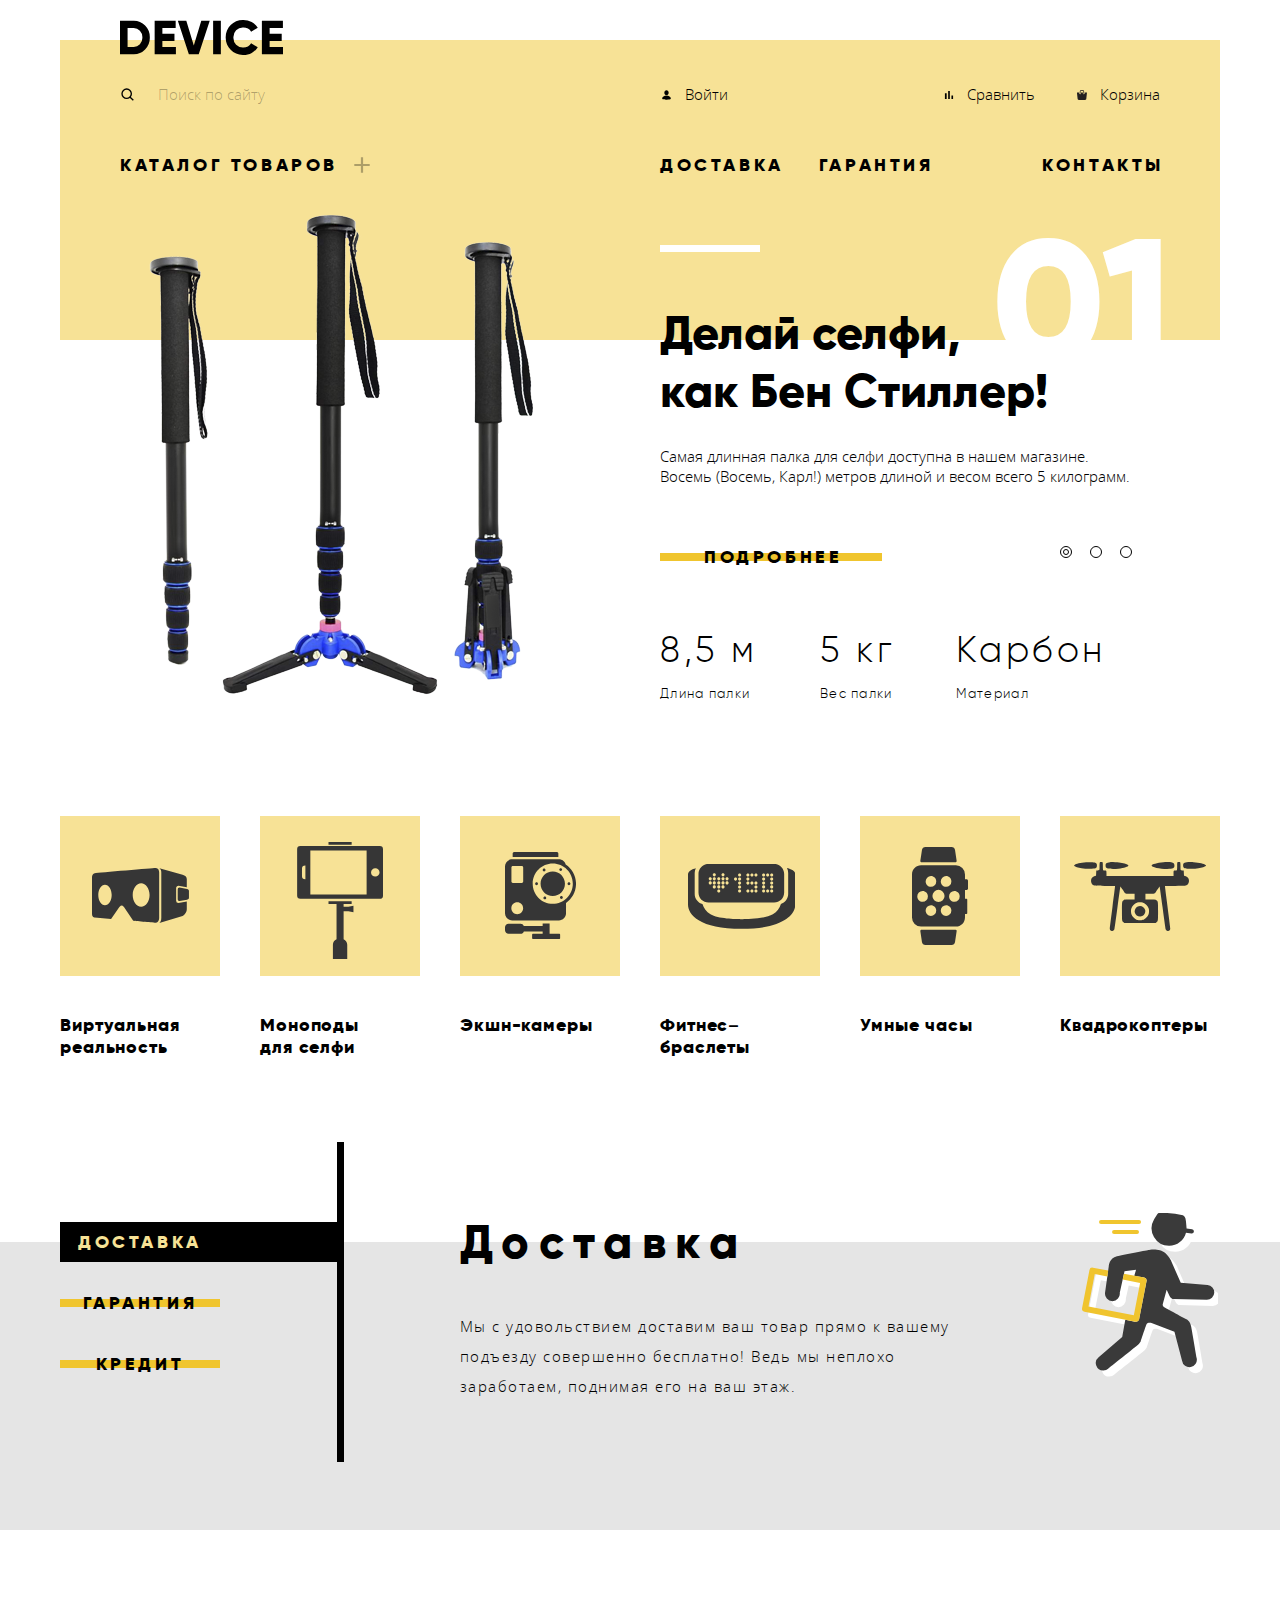
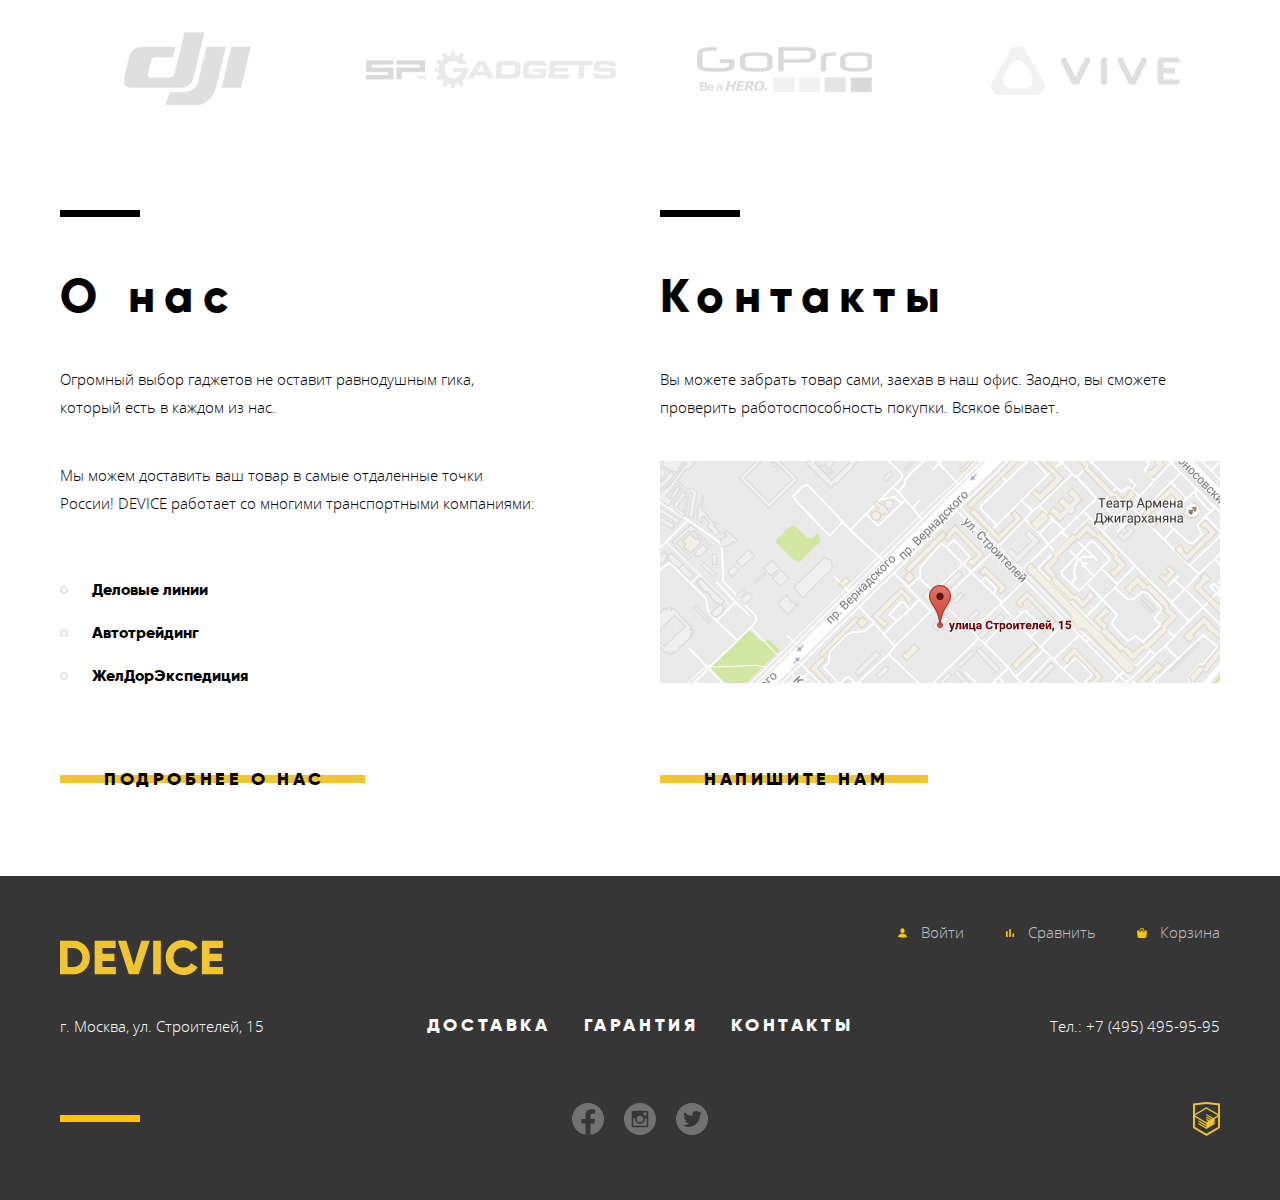
==== commit 34df7ec0: "Минификация" ====
--- a/index.html
+++ b/index.html
@@ -7,7 +7,7 @@
     <meta charset="utf-8">
     <title>HTML Academy: Девайс</title>
     <link rel="stylesheet" href="css/normalize.css">
-    <link rel="stylesheet" href="css/style.css">
+    <link rel="stylesheet" href="css/style.min.css">
 
   </head>
 
@@ -730,7 +730,7 @@
 
     </section>
 
-    <script src="js/script.js"></script>
+    <script src="js/script.min.js"></script>
 
   </body>
 
--- a/css/style.min.css
+++ b/css/style.min.css
@@ -0,0 +1 @@
+@-webkit-keyframes mc{0%{transform:scale(0,0)}to{transform:scale(1,1)}}@keyframes mc{0%{transform:scale(0,0)}to{transform:scale(1,1)}}@-webkit-keyframes shake{0%,to{transform:translateX(0)}20%,60%{transform:translateX(-10px)}40%,80%{transform:translateX(10px)}}@keyframes shake{0%,to{transform:translateX(0)}20%,60%{transform:translateX(-10px)}40%,80%{transform:translateX(10px)}}@font-face{font-family:'Gilroy';src:local('Gilroy Light'),local('GilroyLight'),url(../fonts/gilroylight.woff2) format('woff2'),url(../fonts/gilroylight.woff) format('woff');font-style:normal;font-weight:300;font-display:swap}@font-face{font-family:'Gilroy';src:local('Gilroy ExtraBold'),local('GilroyExtraBold'),url(../fonts/gilroyextrabold.woff2) format('woff2'),url(../fonts/gilroyextrabold.woff) format('woff');font-style:normal;font-weight:800;font-display:swap}@font-face{font-family:'Open Sans';src:local('Open Sans Light'),local('OpenSansLight'),url(../fonts/opensanslight.woff2) format('woff2'),url(../fonts/opensanslight.woff) format('woff');font-style:normal;font-weight:300;font-display:swap}@font-face{font-family:'Open Sans';src:local('Open Sans Regular'),local('OpenSansRegular'),url(../fonts/opensans.woff2) format('woff2'),url(../fonts/opensans.woff) format('woff');font-style:normal;font-weight:400;font-display:swap}:root{--black-15: rgba(0, 0, 0, 0.15);--black-18:  rgba(0, 0, 0, 0.18);--black-2: rgba(0, 0, 0, 0.2);--black-3: rgba(0, 0, 0, 0.3);--black-4: rgba(0, 0, 0, 0.4);--black-6: rgba(0, 0, 0, 0.6);--black: #000000;--dark: #363636;--grey: #464646;--half-grey: #7E7E7E;--grey-product-hover: rgba(238, 238, 238, 0.7);--grey-toogle: #C4C4C4;--grey-pagination-hover: #D9D9D9;--grey-filters-title: #DCDCDC;--grey-pagination: #EBEBEB;--grey-light: #E5E5E5;--grey-input-hover: #EAEAEA;--grey-input: #F2F2F2;--white: #FFFFFF;--white-7: rgba(255, 255, 255, 0.7);--white-3: rgba(255, 255, 255, 0.3);--green: #91C92F;--yellow-light: #F7E296;--yellow: #FFC600;--yellow-dark: #F0C52E;--pink: #F6DADA}.page{height:100%}.page-body{display:grid;grid-template-rows:-webkit-min-content 1fr -webkit-min-content;grid-template-rows:min-content 1fr min-content;min-width:1200px;min-height:100%;margin:0;padding:0;font-weight:300;font-size:15px;line-height:28px;font-family:'Open Sans','Arial',sans-serif;color:var(--black)}.container{width:1160px;margin:0 auto}img{max-width:100%;height:auto}.page-body a{text-decoration:none}.visually-hidden{position:absolute;width:1px;height:1px;margin:-1px;padding:0;white-space:nowrap;border:0;-webkit-clip-path:inset(100%);clip-path:inset(100%);clip:rect(0 0 0 0);overflow:hidden}.button,.header{position:relative}.button{padding:9px 40px 9px 44px;font-style:normal;font-weight:800;font-size:18px;line-height:22px;font-family:'Gilroy','Arial',sans-serif;letter-spacing:.2em;text-transform:uppercase;color:var(--black);background-color:transparent;border:0}.button::before{content:'';position:absolute;top:16px;left:0;z-index:-1;width:100%;height:8px;background-color:var(--yellow-dark)}.header{display:flex;flex-direction:column;min-height:186px;margin-top:40px;padding:22px 60px 0;box-sizing:border-box;background-color:var(--yellow-light)}.header-logo{position:absolute;top:-20px;left:60px;width:163px;height:35px}.header-logo,.header-logo svg{display:block}.header-nav__list{display:flex;justify-content:space-between;margin:0;padding:0;list-style:none}.header-nav__item:not(:first-child){margin-right:35px}.header-nav__item:last-child{position:relative;right:-4px;margin-right:0}.header-nav__item>a{font-weight:800;font-size:18px;line-height:22px;font-family:'Gilroy','Arial',sans-serif;letter-spacing:.2em;text-transform:uppercase;color:var(--black)}.header-nav__item_dropdown{position:relative;width:540px}.header-nav__item_dropdown>a::after{content:'';position:absolute;bottom:-5px;left:0;width:100%;height:15px;background-color:transparent}.header-nav__item_dropdown a{position:relative}.header-nav__item_dropdown>a::before{content:'';position:absolute;top:3px;right:-38px;width:22px;height:22px;background:url(../img/catalog-dropdown-icon.svg) 0 0 no-repeat}.header-nav__item-warranty{flex-grow:1}.header-user-nav{position:relative;display:flex;margin-bottom:39px}.header-user-nav form{position:relative;display:flex;align-items:flex-end;width:440px;margin-right:100px;box-sizing:border-box}.header-user-nav input{padding:0 90px 6px 38px;width:100%;font-weight:300;font-size:15px;line-height:20px;color:var(--black);background:url(../img/search-icon.svg) 1px 4px no-repeat;border:0;border-bottom:2px solid transparent}.header-user-nav input::-webkit-input-placeholder{font-weight:300;font-size:15px;line-height:20px;font-family:'Open Sans','Arial',sans-serif;color:var(--black-3)}.header-user-nav input::-moz-placeholder{font-weight:300;font-size:15px;line-height:20px;font-family:'Open Sans','Arial',sans-serif;color:var(--black-3)}.header-user-nav input::placeholder{font-weight:300;font-size:15px;line-height:20px;font-family:'Open Sans','Arial',sans-serif;color:var(--black-3)}.search-btn{padding:13px 15px;font-weight:300;font-size:15px;line-height:20px;text-transform:uppercase;background-color:transparent;border:2px solid var(--black);visibility:hidden;cursor:pointer}.header-user-nav__list{display:flex;justify-content:space-between;width:500px;height:100%;margin:0;padding:18px 0 0;box-sizing:border-box;list-style:none}.header-user-nav__item{position:relative;padding-left:25px}.header-user-nav__item:not(:last-child){margin-right:40px}.header-user-nav__item svg{position:absolute;top:10px;left:2px}.header-user-nav__item a{line-height:20px;color:var(--black)}.header-user-nav__item-login{flex-grow:1}.header-user-nav__item .header-user-nav__item-login-out{margin-left:17px;color:var(--black-3)}.header-submenu__list_wrap{position:absolute;left:-60px;z-index:2;display:none;flex-direction:row;width:1160px;min-height:150px;margin:0;padding:23px 60px 38px;box-sizing:border-box;background-color:var(--yellow-light)}.header-submenu__list{display:flex;flex-direction:column;margin:0;padding:0;list-style:none}.header-submenu__list:not(:last-child){margin-right:63px}.header-submenu__item:not(:last-child){margin-bottom:8px}.header-submenu__item a{font-weight:300;font-size:15px;line-height:20px;color:var(--black)}.slider{position:relative;margin-top:-15px;margin-bottom:115px}.slider::after,.slider::before{content:'';position:absolute;top:0;left:0;width:100%;height:129px;background-color:var(--yellow-light)}.slider::after{top:34px;left:600px;width:100px;height:7px;background-color:var(--white)}.slider__list{margin:0;padding:0;list-style:none}.slider__item{position:relative;z-index:1;display:none;align-items:flex-start;min-height:489px}.slider__item_current{display:flex}.slider-content_wrap h3,.slider__item::before{font-weight:800;font-family:'Gilroy','Arial',sans-serif}.slider__item::before{content:'';position:absolute;top:-18px;right:47px;min-width:129px;font-size:179px;line-height:219px;text-transform:uppercase;color:var(--white)}.slider__item_01::before{content:'01'}.slider__item_02::before{content:'02'}.slider__item_03::before{content:'03'}.slider-img_wrap{position:relative;display:flex;justify-content:center;align-items:center;flex-shrink:0;width:586px}.slider__item_01 .slider-img_wrap{left:-12px}.slider-content_wrap{display:flex;flex-direction:column;align-items:flex-start;padding:93px 69px 0 14px}.slider-content_wrap h3{z-index:1;margin:0 0 26px;font-style:normal;font-size:47px;line-height:58px}.slider-content_wrap p{margin:0 0 51px;line-height:20px}.slider-content_wrap .slider-description__list{display:grid;grid-auto-flow:column;grid-template-rows:-webkit-min-content -webkit-min-content;grid-template-rows:min-content min-content;grid-column-gap:62px;grid-row-gap:15px;order:4}.slider-description__list dd,.slider-description__list dt{font-weight:300;font-size:36px;line-height:42px;font-family:'Gilroy','Arial',sans-serif;letter-spacing:.1em}.slider-description__list dd{margin:0;font-size:13px;line-height:15px}.slider-content_wrap .button{margin-bottom:52px}.slider-controls__list{position:absolute;right:88px;bottom:136px;z-index:1;display:flex;margin:0;padding:0;list-style:none}.slider-controls__item:not(:last-child){margin-right:18px}.slider-controls__btn,.slider-controls__btn_current::before{box-sizing:border-box;background-color:transparent;border:1px solid var(--black);border-radius:50%}.slider-controls__btn{position:relative;width:12px;height:12px;padding:0;cursor:pointer}.slider-controls__btn_current::before{content:'';position:absolute;top:2px;left:2px;width:6px;height:6px}.catalog{margin-bottom:184px}.catalog__list{display:flex;justify-content:space-between;margin:0;padding:0;list-style:none}.catalog__item{display:flex;flex-direction:column;width:160px}.catalog__item a{font-weight:800;font-size:18px;line-height:22px;font-family:'Gilroy','Arial',sans-serif;letter-spacing:.05em;color:var(--black)}.catalog__item_inner{display:flex;justify-content:center;align-items:center;width:160px;height:160px;margin-bottom:38px;background-color:var(--yellow-light)}.catalog__item svg,.services{position:relative}.catalog__item_1 svg{top:-1px}.catalog__item_2 svg{top:4px}.catalog__item_3 svg{top:-1px}.catalog__item_4 svg{left:1px}.services{width:100%;min-height:288px;margin-bottom:90px;background-color:var(--grey-light)}.services-inner{position:relative;display:flex}.services__list{position:relative;top:-100px;order:2;min-height:288px;margin:0;padding:0;box-sizing:border-box;list-style:none}.services__item{position:relative;display:none;padding:71px 225px 0 240px}.services__item_current{display:block}.services__item::before{content:'';position:absolute;top:71px;right:2px}.services__item_1::before{width:136px;height:164px;background:url(../img/services-icon-1.svg) 0 0 no-repeat}.services__item_2::before{width:171px;height:195px;background:url(../img/services-icon-2.svg) 0 0 no-repeat}.services__item_3::before{width:156px;height:188px;background:url(../img/services-icon-3.svg) 0 0 no-repeat}.about-us h2,.contacts h2,.services__item h3{margin:0 0 40px;font-weight:800;font-size:47px;line-height:58px;font-family:'Gilroy','Arial',sans-serif;letter-spacing:.2em}.services__item p{margin:0;line-height:30px;letter-spacing:.1em}.services-controls{position:relative;top:-20px;z-index:1;display:flex;flex-direction:column}.services-controls .button:not(:last-child){margin-bottom:21px}.services-controls .services-controls__btn{position:relative;padding:9px 18px;cursor:pointer}.services-controls__btn_current{color:var(--yellow-light);background-color:var(--black)}.services-controls::after{content:'';position:absolute;top:-80px;right:-124px;width:7px;height:320px;background-color:var(--black)}.brends{margin-bottom:90px}.brends__list{display:flex;justify-content:space-between;margin:0;padding:0;list-style:none}.brends__item{width:260px;height:100px}.brends__item a{display:block;width:100%;height:100%}.brends__item img{-webkit-filter:grayscale(100%) opacity(15%);filter:grayscale(100%) opacity(15%)}.contacts_wrap{display:flex;justify-content:space-between;margin-bottom:77px}.about-us,.contacts{position:relative;display:flex;flex-direction:column;width:560px;min-height:589px;padding-top:57px;box-sizing:border-box}.about-us::before,.contacts::before{content:'';position:absolute;top:0;left:0;width:80px;height:7px;background-color:var(--black)}.about-us p,.contacts p{margin:0 0 40px}.about-us__list{margin:19px 0 0;padding:0;list-style:none}.about-us__item{position:relative;padding-left:32px;margin-bottom:15px;font-weight:800;font-size:16px;line-height:28px;font-family:'Gilroy','Arial',sans-serif}.about-us__item::before{content:'';position:absolute;top:10px;left:0;width:8px;height:8px;box-sizing:border-box;border:2px solid var(--grey-light);border-radius:50%}.contacts__link-map,.contacts__link-map img,.footer-logo svg{display:block}.about-us .button,.contacts .button{align-self:flex-start;margin-top:auto}.footer{background-color:var(--dark)}.footer_wrap{position:relative;display:flex;flex-direction:column;justify-content:space-between;min-height:324px;padding:42px 0 65px;box-sizing:border-box}.footer_wrap::before{content:'';position:absolute;bottom:78px;left:0;width:80px;height:7px;background-color:var(--yellow)}.footer-nav{align-self:center}.footer-logo{position:absolute;top:64px;left:0;display:block}.footer-logo path{fill:var(--yellow-dark)}.footer-nav__list{position:relative;z-index:1;display:flex;margin:0;padding:0;list-style:none}.footer-nav__item:not(:last-child){margin-right:33px}.footer-nav__item a{font-weight:800;font-size:18px;line-height:22px;font-family:'Gilroy','Arial',sans-serif;letter-spacing:.2em;text-transform:uppercase;color:var(--white)}.footer-user-nav__list{display:flex;align-self:flex-end;margin:0;padding:0;list-style:none}.footer-user-nav__item{position:relative;padding-left:26px}.footer-user-nav__item:not(:last-child){margin-right:38px}.footer-user-nav__item svg{position:absolute;top:10px;left:3px}.footer-user-nav__item path{fill:var(--yellow)}.footer-user-nav__item a{line-height:20px;color:var(--white-7)}.footer-user-nav__item-login-out{margin-left:20px;color:var(--white-7)}.footer-contacts_wrap{position:absolute;top:125px;left:0;display:flex;justify-content:space-between;width:100%}.footer-contacts__link-tel,.footer-contacts_wrap p{line-height:20px;color:var(--white)}.socials__list{display:flex;justify-content:center;margin:0;padding:0;list-style:none}.socials__item:not(:last-child){margin-right:20px}.socials__item a,.socials__item svg{display:block}.footer-logo-html-academy{content:'';position:absolute;right:0;bottom:64px;width:27px;height:34px;background:url(../img/html-academy-icon.svg) 0 0 no-repeat}.modal-feedback,.modal-map{position:fixed;top:0;right:0;bottom:0;left:0;z-index:1;display:none;justify-content:center;align-items:center}.modal-feedback_inner{position:relative;width:960px;padding:88px 100px 60px;box-sizing:border-box;background-color:var(--white);box-shadow:0 10px 16px var(--black-15)}.modal-feedback__form label{display:inline-flex;flex-direction:column;margin-bottom:30px;font-weight:800;font-size:18px;line-height:22px;font-family:'Gilroy','Arial',sans-serif}.modal-feedback__form label[for=modal-name]{margin-right:36px}.modal-feedback__form label[for=modal-message]{width:100%}.modal-feedback__form input,.modal-feedback__form textarea{padding:15px 20px;box-sizing:border-box;background-color:var(--grey-input);border:0}.modal-feedback__form input{width:360px;height:50px;margin-top:10px}.modal-feedback__form textarea{margin:10px 0}.modal-feedback__form input::-webkit-input-placeholder,.modal-feedback__form textarea::-webkit-input-placeholder{font-weight:400;font-size:14px;line-height:19px;font-family:'Open Sans','Arial',sans-serif;color:var(--black-4)}.modal-feedback__form input::-moz-placeholder,.modal-feedback__form textarea::-moz-placeholder{font-weight:400;font-size:14px;line-height:19px;font-family:'Open Sans','Arial',sans-serif;color:var(--black-4)}.modal-feedback__form input::placeholder,.modal-feedback__form textarea::placeholder{font-weight:400;font-size:14px;line-height:19px;font-family:'Open Sans','Arial',sans-serif;color:var(--black-4)}.modal-feedback__form button{z-index:2;cursor:pointer}.modal-feedback__btn-close,.modal-map__btn-close{position:absolute;top:20px;right:20px;background-color:transparent;border:0;cursor:pointer}.modal-feedback__btn-close::before,.modal-map__btn-close::before{content:'';position:absolute;top:0;right:0;width:55px;height:55px;background:var(--yellow-dark) url(../img/modal-close-icon.svg) 50% 50% no-repeat;border-radius:50%;opacity:.5}.modal-map_inner{position:relative;width:960px;height:559px;background:url(../img/map-big.jpg) 0 0 no-repeat;box-shadow:0 10px 16px var(--black-15)}.modal-show{display:flex}.modal-content-show{-webkit-animation:mc .5s;animation:mc .5s}.modal-error{-webkit-animation:shake .4s;animation:shake .4s}.breadcrumbs_wrap{padding:44px 60px 50px;box-sizing:border-box}.page-title{margin:0 0 30px;font-weight:800;font-size:47px;line-height:58px;font-family:'Gilroy','Arial',sans-serif}.breadcrumbs__list{display:flex;margin:0;padding:0;font-size:14px;line-height:19px;list-style:none}.breadcrumbs__item{position:relative}.breadcrumbs__item:not(:last-child){margin-right:40px}.breadcrumbs__item a,.breadcrumbs__item span{opacity:.3}.breadcrumbs__item:not(:last-child)::after{content:'';position:absolute;top:6px;right:-23px;width:4px;height:7px;background:url(../img/breadcrumbs-arrow.svg) 0 0 no-repeat}.main-content_wrap{display:grid;grid-template-areas:'f s' 'f p'}.filters{-ms-grid-row:1;-ms-grid-row-span:2;-ms-grid-column:1;grid-area:f;background-color:var(--grey-light)}.filters-title{display:flex;justify-content:flex-end;background-color:var(--grey-filters-title)}.filters-title_inner{width:328px}.filters-title_inner h3{margin:0;padding:24px 60px 26px}.filters-form{display:flex;justify-content:flex-end}.filters_inner{width:328px;padding:70px 68px 70px 60px;box-sizing:border-box}.filter legend,.filters-title_inner h3,.sorting_inner h3{font-weight:800;font-family:'Gilroy','Arial',sans-serif;letter-spacing:.1em}.filters-title_inner h3,.sorting_inner h3{font-size:16px;line-height:20px;text-transform:uppercase}.filter,.scale{position:relative}.filter legend{width:100%;font-size:14px;line-height:17px;border-top:2px solid var(--black)}fieldset.filter-cost{padding:23px 0 33px}.scale{width:200px;height:2px;margin-bottom:10px;background-color:var(--black-2)}.bar,.toggle{position:absolute}.bar{top:0;left:20px;width:94px;height:2px;background-color:var(--green)}.toggle{width:20px;height:20px;box-sizing:border-box;background-color:var(--grey-toogle);border:8px solid var(--white);border-radius:50%;box-shadow:0 2px 2px var(--black-18)}.toggle-min{top:-9px;left:0}.toggle-max{top:-9px;left:114px}.toggle-max:hover,.toggle-min:hover{cursor:pointer}.cost-min{margin-right:65px}.filter{margin:0;padding:0;border:0}fieldset.filter legend{padding:15px 0}.filters_inner .filter-color{display:flex;flex-direction:column;margin-bottom:36px}.filter-bluetooth label,.filter-color label{position:relative;padding:3px 3px 3px 42px;font-weight:300;font-size:14px;line-height:19px;font-family:'Open Sans','Arial',sans-serif}.filter-bluetooth label:not(:last-child),.filter-color label:not(:last-child){margin-bottom:14px}.filter-bluetooth label::before,.filter-color label::before{content:'';position:absolute;top:0;left:0;width:24px;height:24px;box-sizing:border-box;border:2px solid var(--black);border-radius:2px}.filter-bluetooth legend,.filter-color legend{margin-bottom:14px}.filters_inner .filter-bluetooth{display:flex;flex-direction:column;margin-bottom:40px}.filter-bluetooth label::before{border-radius:50%}.filters-button{z-index:1}.sorting{-ms-grid-row:1;-ms-grid-column:2;display:flex;justify-content:flex-start;grid-area:s;background-color:var(--grey-light)}.sorting_inner{position:relative;display:flex;width:832px}.sorting-arrow-down,.sorting-arrow-up{position:absolute;top:30px;width:10px;height:11px;padding:0;background:url(../img/sorting-arrow.svg) 0 0 no-repeat;border:0;cursor:pointer}.sorting-arrow-up{right:38px;transform:rotate(180deg)}.sorting-arrow-down{right:5px}.sorting-arrow-current{opacity:.2;cursor:auto}.sorting_inner h3{width:273px;margin:0;padding:24px 0 26px;text-align:center}.sorting__list{display:flex;flex-wrap:wrap;margin:0;padding:20px 0;list-style:none}.sorting__item a{padding:0;font-weight:400;font-size:14px;line-height:19px;color:var(--black);opacity:.3;cursor:pointer}.sorting__item_current button{opacity:1}.sorting__item:not(:last-child){margin-right:30px}.products{-ms-grid-row:2;-ms-grid-column:2;display:flex;justify-content:flex-start;grid-area:p}.products_inner{width:832px;padding-left:72px;box-sizing:border-box}.products__list{display:grid;grid-template-columns:1fr 1fr;-moz-column-gap:40px;column-gap:40px;margin:0;padding:70px 0 0;list-style:none}.products__item{position:relative;width:360px;margin-bottom:48px}.products__item img{margin-bottom:22px}.pagination__item a,.product-title h2,.product-title span{font-family:'Gilroy','Arial',sans-serif;letter-spacing:.05em}.product-title h2{width:270px;margin:0;font-weight:800;font-size:18px;line-height:22px;color:var(--black)}.product-title{display:flex;justify-content:space-between}.pagination__item a,.product-title span{font-weight:300;font-size:16px;line-height:18px}.products__item_new::after{content:'';position:absolute;top:29px;right:27px;width:62px;height:62px;box-sizing:border-box;background:url(../img/new-icon.svg) 50% 48% no-repeat;border:2px solid var(--black-3);border-radius:50%}.products__item_hover{position:absolute;top:0;left:0;display:none;flex-direction:column;justify-content:center;align-items:center;width:360px;height:380px;padding-top:42px;box-sizing:border-box;background-color:var(--grey-product-hover)}.products__item_hover button{z-index:1;margin-bottom:12px;cursor:pointer}.product-compare__btn{font-weight:300;font-size:13px;line-height:18px;letter-spacing:.1em;background-color:transparent;border:0;cursor:pointer;opacity:.5}.pagination{display:flex;justify-content:space-between;margin-top:-8px;margin-bottom:78px;background-color:var(--grey-pagination)}.pagination__list{display:flex;align-items:center;margin:0;padding:0;list-style:none}.pagination__item a{font-weight:800;line-height:20px;color:var(--black);letter-spacing:.1em;text-transform:uppercase;opacity:.3}.modal-feedback__btn-close:hover::before,.modal-map__btn-close:hover::before,.pagination__item_current a{opacity:1}.pagination__item:not(:last-child){margin-right:26px;padding-left:6px}.pagination_btn{padding:24px 30px 26px;font-weight:800;font-size:16px;line-height:20px;font-family:'Gilroy','Arial',sans-serif;color:var(--black);letter-spacing:.1em;text-transform:uppercase;cursor:pointer}.header-logo:hover,.header-user-nav__item a:hover{opacity:.6}.header-logo:active,.header-logo:focus,.header-user-nav__item a:active,.header-user-nav__item a:focus{opacity:.3}.header-user-nav input:hover::-webkit-input-placeholder{color:var(--black-6)}.header-user-nav input:hover::-moz-placeholder{color:var(--black-6)}.header-user-nav input:hover::placeholder{color:var(--black-6)}.header-user-nav input:active::-webkit-input-placeholder,.header-user-nav input:focus::-webkit-input-placeholder{color:var(--black)}.header-user-nav input:active::-moz-placeholder,.header-user-nav input:focus::-moz-placeholder{color:var(--black)}.header-user-nav input:active::placeholder,.header-user-nav input:focus::placeholder{color:var(--black)}.header-user-nav form:focus-within .search-btn,.header-user-nav input:focus+.search-btn{visibility:visible}.header-user-nav form:focus-within input{border-color:var(--black)}.search-btn:hover{color:var(--white);background-color:var(--black);visibility:visible}.search-btn:active,.search-btn:focus{color:var(--white-3);background-color:var(--black);visibility:visible}.header-nav__item a:hover{opacity:.6}.catalog__item:active span,.catalog__item:active svg,.catalog__item:focus span,.catalog__item:focus svg,.header-nav__item a:active,.header-nav__item a:focus{opacity:.3}.header-nav__item_dropdown:focus-within .header-submenu__list_wrap,.header-nav__item_dropdown>a:focus+.header-submenu__list_wrap,.header-nav__item_dropdown>a:hover+.header-submenu__list_wrap,.header-submenu__list_wrap:focus,.header-submenu__list_wrap:hover{display:flex}.button:hover{color:var(--black);background-color:var(--yellow-dark)}.button:active,.button:focus{color:var(--black-3)}.button:active,.button:focus,.catalog__item a:active .catalog__item_inner,.catalog__item a:focus .catalog__item_inner,.catalog__item a:hover .catalog__item_inner{background-color:var(--yellow-dark)}.services-controls .services-controls__btn:active,.services-controls .services-controls__btn:focus{background-color:var(--black);color:var(--yellow-light)}.services-controls .services-controls__btn:active::before,.services-controls .services-controls__btn:focus::before,.services-controls__btn_current::before{content:'';position:absolute;top:0;left:0;width:280px;height:100%;background-color:var(--black);border:0}.services-controls .services-controls__btn_current:hover{color:var(--yellow-light);background-color:var(--black)}.brends__item a:active img,.brends__item a:focus img,.brends__item a:hover img{-webkit-filter:none;filter:none}.footer-logo:hover,.footer-user-nav__item a:hover+svg{opacity:.6}.footer-logo:active,.footer-logo:focus,.footer-user-nav__item a:active+svg,.footer-user-nav__item a:focus+svg{opacity:.3}.footer-user-nav__item a:hover{color:var(--white)}.footer-user-nav__item a:active,.footer-user-nav__item a:focus{color:var(--white-3)}.footer-logo-html-academy:hover,.footer-nav__item a:hover{opacity:.6}.footer-logo-html-academy:active,.footer-logo-html-academy:focus,.footer-nav__item a:active,.footer-nav__item a:focus,.modal-feedback__btn-close:active::before,.modal-feedback__btn-close:focus::before,.modal-map__btn-close:active::before,.modal-map__btn-close:focus::before{opacity:.3}.socials__item a:hover path{fill-opacity:.6}.socials__item a:active path,.socials__item a:focus path{fill-opacity:.1}.modal-feedback__form input:hover,.modal-feedback__form textarea:hover{background-color:var(--grey-input-hover)}.modal-feedback__form input:active,.modal-feedback__form input:focus,.modal-feedback__form textarea:active,.modal-feedback__form textarea:focus{background-color:var(--white);border:2px solid var(--yellow-light);outline:0}.modal-feedback__form textarea:active,.modal-feedback__form textarea:focus{padding:13px 20px}.modal-feedback__form input:invalid,.modal-feedback__form textarea:invalid{background-color:var(--pink)}.products__item:focus-within .products__item_hover,.products__item:hover .products__item_hover{display:flex}.breadcrumbs__item a:hover,.breadcrumbs__item span:hover{color:var(--black);opacity:.6}.breadcrumbs__item a:active,.breadcrumbs__item a:focus,.breadcrumbs__item span:active,.breadcrumbs__item span:focus{opacity:.1}.filter-color input:checked+label::before{background:url('data:image/svg+xml,%3Csvg width="14" height="11" fill="none" xmlns="http://www.w3.org/2000/svg"%3E%3Cpath fill-rule="evenodd" clip-rule="evenodd" d="M2.08 3.75L.38 5.5l5.08 5.25L13.92 2 12.23.25l-6.77 7-3.38-3.5z" fill="%23000"/%3E%3C/svg%3E') 50% 50% no-repeat}.filter-color input:focus+label::before,.filter-color input:hover+label::before{opacity:.6}.filter-color input:active+label::before{opacity:1}.filter-color input:disabled+label::before{opacity:.25}.filter-bluetooth input:checked+label::after{content:'';position:absolute;top:8px;left:8px;width:8px;height:8px;background-color:var(--black);border-radius:50%}.filter-bluetooth input:checked:focus+label::after,.filter-bluetooth input:checked:focus+label::before,.filter-bluetooth input:checked:hover+label::after,.filter-bluetooth input:checked:hover+label::before,.filter-bluetooth input:focus+label::after,.filter-bluetooth input:focus+label::before,.filter-bluetooth input:hover+label::after,.filter-bluetooth input:hover+label::before{opacity:.6}.filter-bluetooth input:active+label::after,.filter-bluetooth input:active+label::before{opacity:1}.filter-bluetooth input:checked:active+label::after,.filter-bluetooth input:checked:active+label::before{opacity:.6}.filter-bluetooth input:disabled+label::after,.filter-bluetooth input:disabled+label::before{opacity:.25}.sorting__item a:hover{opacity:.6}.sorting__item a:active,.sorting__item a:focus{opacity:1}.sorting-arrow-down:hover,.sorting-arrow-up:hover{opacity:.4}.sorting-arrow-down:active,.sorting-arrow-down:focus,.sorting-arrow-up:active,.sorting-arrow-up:focus{opacity:1}.product-compare__btn:hover{opacity:1}.product-compare__btn:active,.product-compare__btn:focus{opacity:.2}.pagination__item a:hover{opacity:.6}.pagination__item a:active,.pagination__item a:focus{opacity:1}.pagination_btn:hover{background-color:var(--grey-pagination-hover)}.pagination_btn:active,.pagination_btn:focus{color:var(--black-3)}
